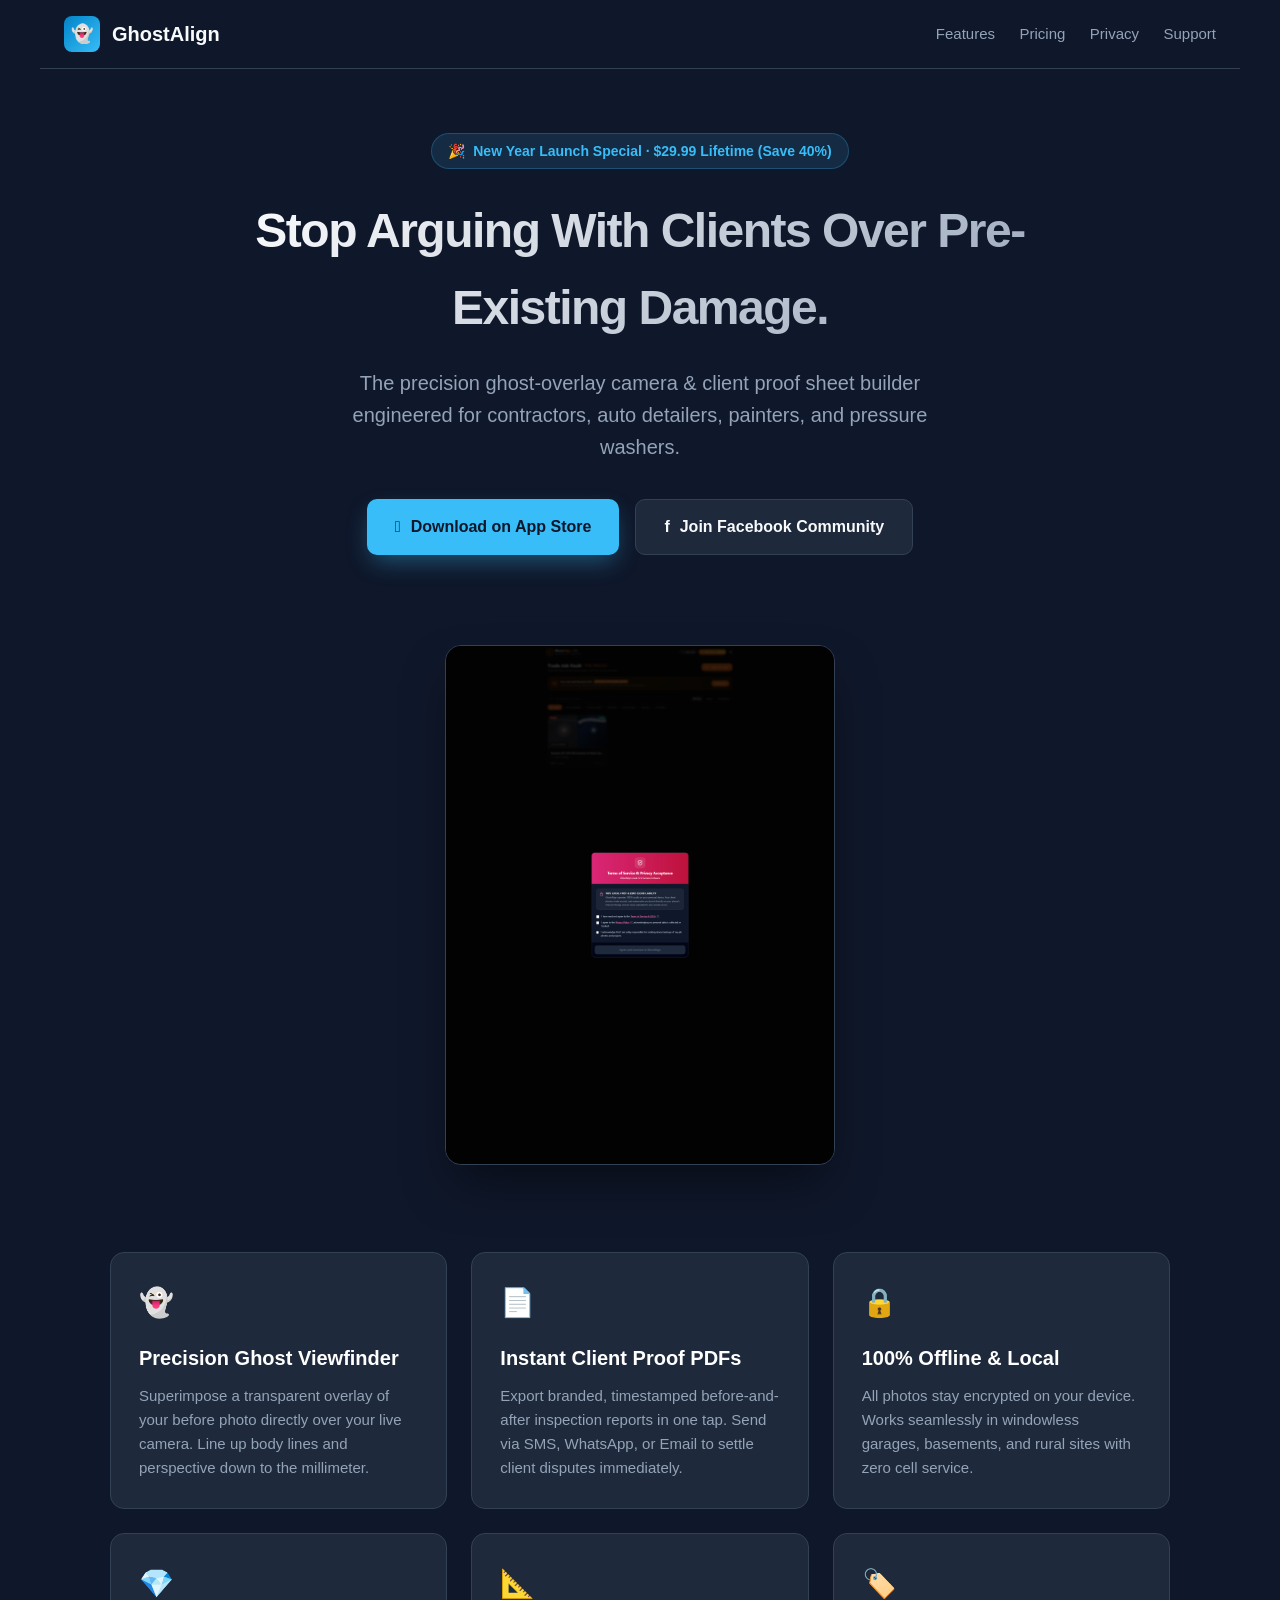
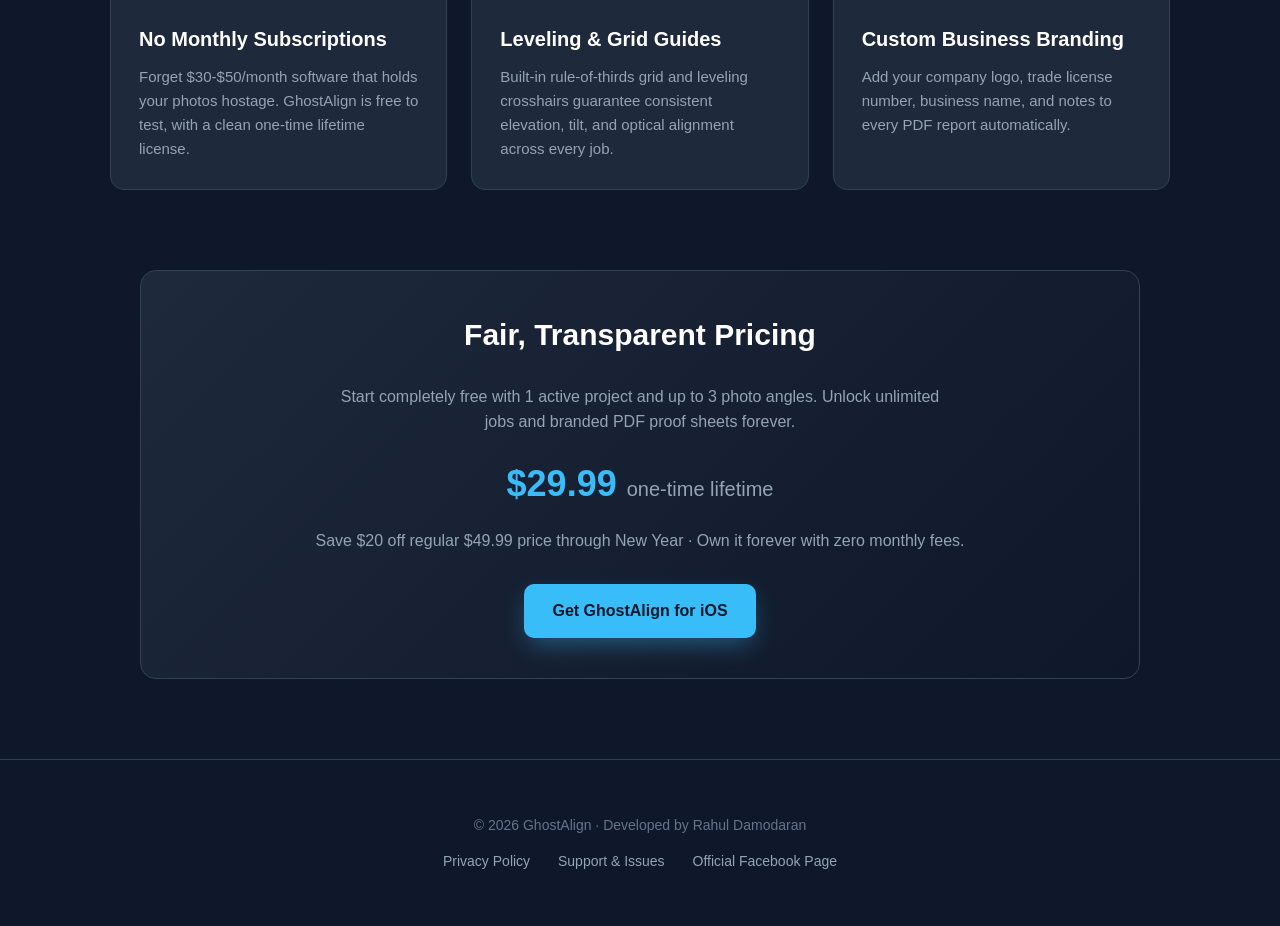
==== GhostAlign/index.html @ b6c6368c "feat: improve GhostAlign landing page design with screenshot hero and feature grid" ====
<!DOCTYPE html>
<html lang="en">
<head>
  <meta charset="UTF-8">
  <meta name="viewport" content="width=device-width, initial-scale=1.0">
  <title>GhostAlign — Precision Before & After Camera for Trades</title>
  <meta name="description" content="Precision ghost-overlay camera & client PDF proof sheets for contractors, auto detailers, and trades.">
  <link rel="icon" type="image/svg+xml" href="assets/icon-192.svg">
  <style>
    :root {
      --primary: #38bdf8;
      --primary-hover: #7dd3fc;
      --bg: #0f172a;
      --surface: #1e293b;
      --border: #334155;
      --text: #f8fafc;
      --text-muted: #94a3b8;
    }
    * { box-sizing: border-box; }
    body {
      font-family: -apple-system, BlinkMacSystemFont, "Segoe UI", Roboto, Helvetica, Arial, sans-serif;
      line-height: 1.6;
      color: var(--text);
      background-color: var(--bg);
      margin: 0;
      padding: 0;
    }
    header {
      border-bottom: 1px solid var(--border);
      padding: 16px 24px;
      display: flex;
      justify-content: space-between;
      align-items: center;
      max-width: 1200px;
      margin: 0 auto;
    }
    .logo-container {
      display: flex;
      align-items: center;
      gap: 12px;
      text-decoration: none;
      color: var(--text);
      font-weight: 700;
      font-size: 20px;
    }
    .logo-badge {
      background: linear-gradient(135deg, #0284c7, #38bdf8);
      width: 36px;
      height: 36px;
      border-radius: 8px;
      display: flex;
      align-items: center;
      justify-content: center;
      font-size: 18px;
    }
    .nav-links a {
      color: var(--text-muted);
      text-decoration: none;
      font-size: 15px;
      margin-left: 20px;
      transition: color 0.2s;
    }
    .nav-links a:hover { color: var(--primary); }
    .hero {
      text-align: center;
      padding: 64px 20px 40px 20px;
      max-width: 900px;
      margin: 0 auto;
    }
    .promo-pill {
      display: inline-flex;
      align-items: center;
      gap: 8px;
      background: rgba(56, 189, 248, 0.12);
      color: var(--primary);
      border: 1px solid rgba(56, 189, 248, 0.25);
      padding: 6px 16px;
      border-radius: 9999px;
      font-size: 14px;
      font-weight: 600;
      margin-bottom: 24px;
    }
    h1 {
      font-size: 48px;
      font-weight: 800;
      letter-spacing: -1.5px;
      margin: 0 0 20px 0;
      background: linear-gradient(135deg, #ffffff, #94a3b8);
      -webkit-background-clip: text;
      -webkit-text-fill-color: transparent;
    }
    .hero p {
      font-size: 20px;
      color: var(--text-muted);
      max-width: 650px;
      margin: 0 auto 36px auto;
    }
    .cta-container {
      display: flex;
      justify-content: center;
      gap: 16px;
      flex-wrap: wrap;
    }
    .btn {
      display: inline-flex;
      align-items: center;
      gap: 10px;
      padding: 14px 28px;
      border-radius: 10px;
      font-weight: 600;
      font-size: 16px;
      text-decoration: none;
      transition: all 0.2s;
    }
    .btn-primary {
      background: var(--primary);
      color: #0f172a;
      box-shadow: 0 10px 25px -5px rgba(56, 189, 248, 0.4);
    }
    .btn-primary:hover {
      background: var(--primary-hover);
      transform: translateY(-1px);
    }
    .btn-secondary {
      background: var(--surface);
      color: var(--text);
      border: 1px solid var(--border);
    }
    .btn-secondary:hover { background: #334155; }
    .preview-container {
      max-width: 1000px;
      margin: 50px auto 0 auto;
      padding: 0 20px;
      text-align: center;
    }
    .preview-image {
      max-width: 100%;
      height: auto;
      border-radius: 16px;
      border: 1px solid var(--border);
      box-shadow: 0 25px 50px -12px rgba(0, 0, 0, 0.5);
    }
    .features-grid {
      display: grid;
      grid-template-columns: repeat(auto-fit, minmax(280px, 1fr));
      gap: 24px;
      max-width: 1100px;
      margin: 80px auto;
      padding: 0 20px;
    }
    .feature-card {
      background: var(--surface);
      padding: 28px;
      border-radius: 14px;
      border: 1px solid var(--border);
      transition: transform 0.2s, border-color 0.2s;
    }
    .feature-card:hover {
      transform: translateY(-2px);
      border-color: #475569;
    }
    .feature-icon {
      font-size: 28px;
      margin-bottom: 16px;
      display: inline-block;
    }
    .feature-card h3 {
      font-size: 20px;
      margin: 0 0 10px 0;
      color: #ffffff;
    }
    .feature-card p {
      color: var(--text-muted);
      font-size: 15px;
      margin: 0;
    }
    .comparison-banner {
      background: linear-gradient(135deg, #1e293b, #0f172a);
      border: 1px solid var(--border);
      border-radius: 16px;
      max-width: 1000px;
      margin: 40px auto 80px auto;
      padding: 40px 30px;
      text-align: center;
    }
    .comparison-banner h2 {
      font-size: 30px;
      margin-top: 0;
      color: #ffffff;
    }
    .pricing-badge {
      font-size: 36px;
      font-weight: 800;
      color: var(--primary);
      margin: 16px 0;
    }
    .pricing-sub {
      color: var(--text-muted);
      font-size: 16px;
    }
    footer {
      border-top: 1px solid var(--border);
      padding: 40px 20px;
      text-align: center;
      color: #64748b;
      font-size: 14px;
    }
    footer a {
      color: var(--text-muted);
      text-decoration: none;
      margin: 0 12px;
    }
    footer a:hover { color: var(--primary); }
  </style>
</head>
<body>
  <header>
    <a href="#" class="logo-container">
      <div class="logo-badge">👻</div>
      <span>GhostAlign</span>
    </a>
    <div class="nav-links">
      <a href="#features">Features</a>
      <a href="#pricing">Pricing</a>
      <a href="privacy.html">Privacy</a>
      <a href="https://github.com/rad2484/GhostAlign/issues">Support</a>
    </div>
  </header>

  <section class="hero">
    <div class="promo-pill">
      <span>🎉</span> New Year Launch Special · $29.99 Lifetime (Save 40%)
    </div>
    <h1>Stop Arguing With Clients Over Pre-Existing Damage.</h1>
    <p>The precision ghost-overlay camera & client proof sheet builder engineered for contractors, auto detailers, painters, and pressure washers.</p>
    <div class="cta-container">
      <a href="https://apps.apple.com/app/id6834116507" class="btn btn-primary">
        <span></span> Download on App Store
      </a>
      <a href="https://www.facebook.com/profile.php?id=61596343449686" class="btn btn-secondary">
        <span>f</span> Join Facebook Community
      </a>
    </div>
  </section>

  <div class="preview-container">
    <img src="screenshots/ipad_2048x2732.png" alt="GhostAlign Live App Interface" class="preview-image" style="max-height: 520px; object-fit: contain;">
  </div>

  <section id="features" class="features-grid">
    <div class="feature-card">
      <div class="feature-icon">👻</div>
      <h3>Precision Ghost Viewfinder</h3>
      <p>Superimpose a transparent overlay of your before photo directly over your live camera. Line up body lines and perspective down to the millimeter.</p>
    </div>
    <div class="feature-card">
      <div class="feature-icon">📄</div>
      <h3>Instant Client Proof PDFs</h3>
      <p>Export branded, timestamped before-and-after inspection reports in one tap. Send via SMS, WhatsApp, or Email to settle client disputes immediately.</p>
    </div>
    <div class="feature-card">
      <div class="feature-icon">🔒</div>
      <h3>100% Offline & Local</h3>
      <p>All photos stay encrypted on your device. Works seamlessly in windowless garages, basements, and rural sites with zero cell service.</p>
    </div>
    <div class="feature-card">
      <div class="feature-icon">💎</div>
      <h3>No Monthly Subscriptions</h3>
      <p>Forget $30-$50/month software that holds your photos hostage. GhostAlign is free to test, with a clean one-time lifetime license.</p>
    </div>
    <div class="feature-card">
      <div class="feature-icon">📐</div>
      <h3>Leveling & Grid Guides</h3>
      <p>Built-in rule-of-thirds grid and leveling crosshairs guarantee consistent elevation, tilt, and optical alignment across every job.</p>
    </div>
    <div class="feature-card">
      <div class="feature-icon">🏷️</div>
      <h3>Custom Business Branding</h3>
      <p>Add your company logo, trade license number, business name, and notes to every PDF report automatically.</p>
    </div>
  </section>

  <section id="pricing" class="comparison-banner">
    <h2>Fair, Transparent Pricing</h2>
    <p style="color: #94a3b8; max-width: 600px; margin: 0 auto 20px auto;">Start completely free with 1 active project and up to 3 photo angles. Unlock unlimited jobs and branded PDF proof sheets forever.</p>
    <div class="pricing-badge">$29.99 <span style="font-size: 20px; color: #94a3b8; font-weight: normal;">one-time lifetime</span></div>
    <p class="pricing-sub">Save $20 off regular $49.99 price through New Year · Own it forever with zero monthly fees.</p>
    <div style="margin-top: 30px;">
      <a href="https://apps.apple.com/app/id6834116507" class="btn btn-primary">Get GhostAlign for iOS</a>
    </div>
  </section>

  <footer>
    <p>&copy; 2026 GhostAlign · Developed by Rahul Damodaran</p>
    <p>
      <a href="privacy.html">Privacy Policy</a>
      <a href="https://github.com/rad2484/GhostAlign/issues">Support & Issues</a>
      <a href="https://www.facebook.com/profile.php?id=61596343449686">Official Facebook Page</a>
    </p>
  </footer>
</body>
</html>
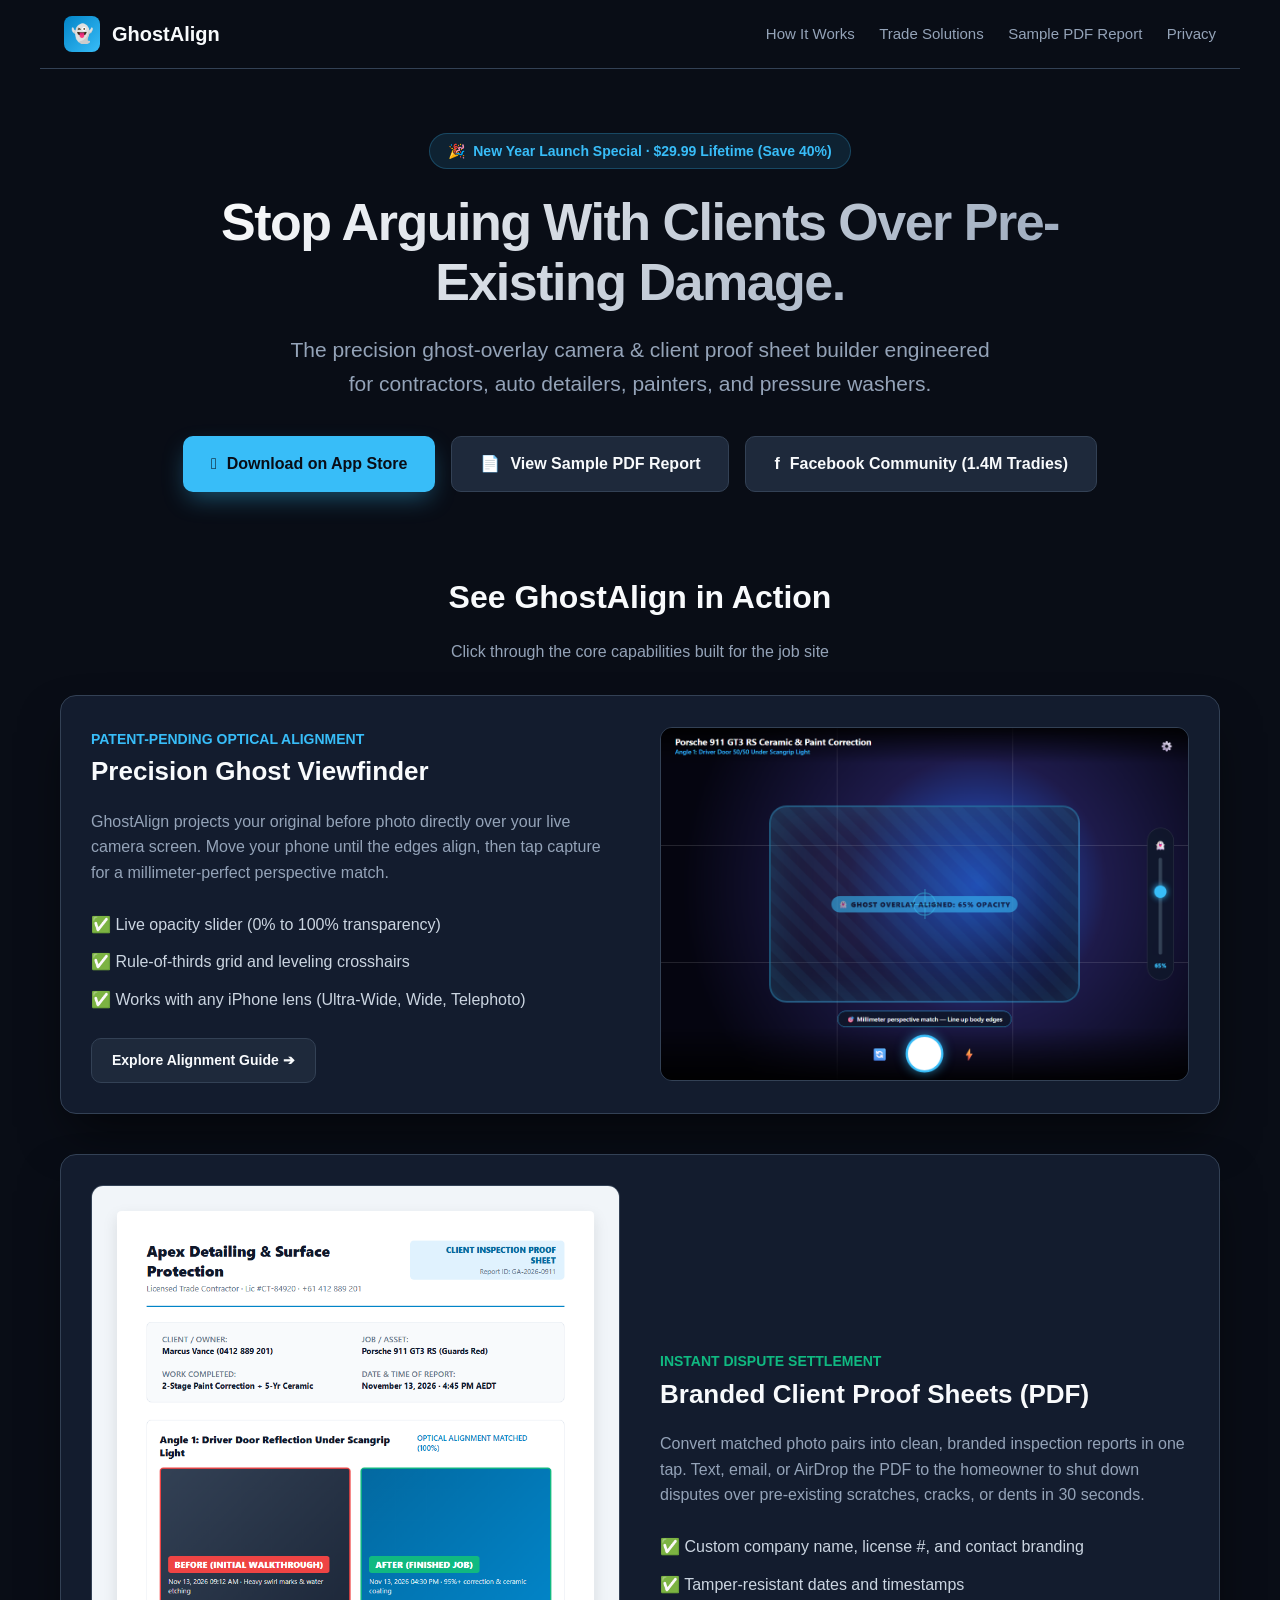
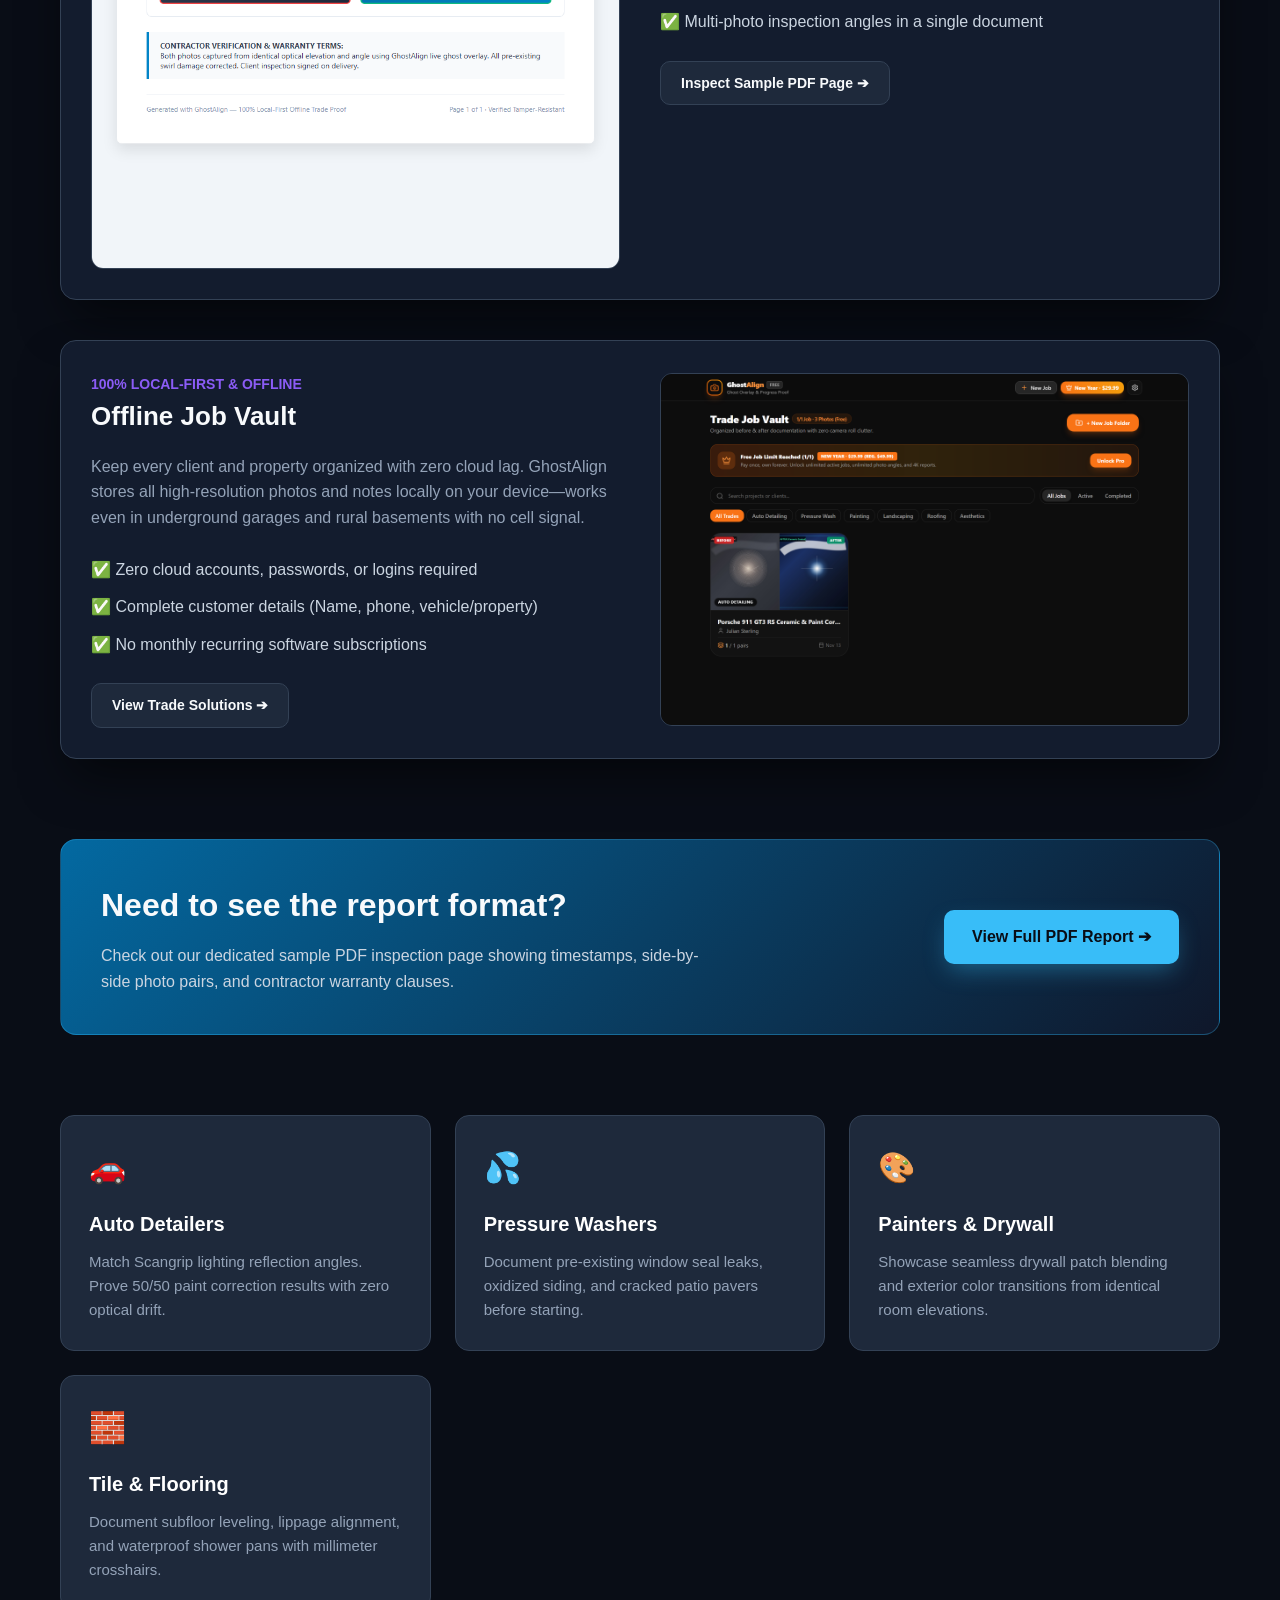
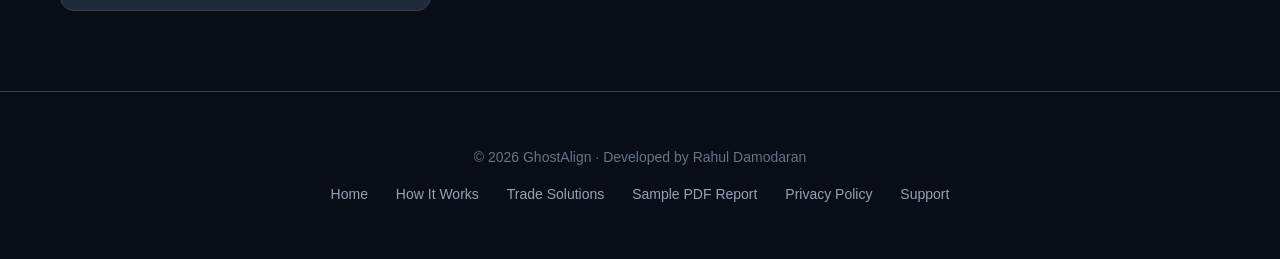
==== commit 77e14db7: "Add rich landing pages, sample PDFs, and clean UI showcase screenshots" ====
--- a/GhostAlign/index.html
+++ b/GhostAlign/index.html
@@ -3,22 +3,23 @@
 <head>
   <meta charset="UTF-8">
   <meta name="viewport" content="width=device-width, initial-scale=1.0">
-  <title>GhostAlign — Precision Before & After Camera for Trades</title>
-  <meta name="description" content="Precision ghost-overlay camera & client PDF proof sheets for contractors, auto detailers, and trades.">
+  <title>GhostAlign — Precision Before & After Camera & Client PDF Proof for Trades</title>
+  <meta name="description" content="Stop arguing with clients over pre-existing damage. GhostAlign superimposes your before photo over the live camera viewfinder for millimeter-perfect after shots and instant branded PDF inspection reports.">
   <link rel="icon" type="image/svg+xml" href="assets/icon-192.svg">
   <style>
     :root {
       --primary: #38bdf8;
       --primary-hover: #7dd3fc;
-      --bg: #0f172a;
-      --surface: #1e293b;
+      --bg: #090d16;
+      --surface: #131c2e;
+      --surface-card: #1e293b;
       --border: #334155;
       --text: #f8fafc;
       --text-muted: #94a3b8;
     }
     * { box-sizing: border-box; }
     body {
-      font-family: -apple-system, BlinkMacSystemFont, "Segoe UI", Roboto, Helvetica, Arial, sans-serif;
+      font-family: -apple-system, BlinkMacSystemFont, "Segoe UI", Roboto, sans-serif;
       line-height: 1.6;
       color: var(--text);
       background-color: var(--bg);
@@ -64,7 +65,7 @@
     .hero {
       text-align: center;
       padding: 64px 20px 40px 20px;
-      max-width: 900px;
+      max-width: 960px;
       margin: 0 auto;
     }
     .promo-pill {
@@ -74,25 +75,26 @@
       background: rgba(56, 189, 248, 0.12);
       color: var(--primary);
       border: 1px solid rgba(56, 189, 248, 0.25);
-      padding: 6px 16px;
+      padding: 6px 18px;
       border-radius: 9999px;
       font-size: 14px;
-      font-weight: 600;
+      font-weight: 700;
       margin-bottom: 24px;
     }
     h1 {
-      font-size: 48px;
-      font-weight: 800;
+      font-size: 52px;
+      font-weight: 900;
       letter-spacing: -1.5px;
       margin: 0 0 20px 0;
+      line-height: 1.15;
       background: linear-gradient(135deg, #ffffff, #94a3b8);
       -webkit-background-clip: text;
       -webkit-text-fill-color: transparent;
     }
     .hero p {
-      font-size: 20px;
+      font-size: 21px;
       color: var(--text-muted);
-      max-width: 650px;
+      max-width: 720px;
       margin: 0 auto 36px auto;
     }
     .cta-container {
@@ -107,97 +109,124 @@
       gap: 10px;
       padding: 14px 28px;
       border-radius: 10px;
-      font-weight: 600;
+      font-weight: 700;
       font-size: 16px;
       text-decoration: none;
       transition: all 0.2s;
     }
     .btn-primary {
       background: var(--primary);
-      color: #0f172a;
+      color: #090d16;
       box-shadow: 0 10px 25px -5px rgba(56, 189, 248, 0.4);
     }
     .btn-primary:hover {
       background: var(--primary-hover);
-      transform: translateY(-1px);
+      transform: translateY(-2px);
     }
     .btn-secondary {
+      background: var(--surface-card);
+      color: var(--text);
+      border: 1px solid var(--border);
+    }
+    .btn-secondary:hover { background: #334155; }
+    
+    /* Showcase Tabs & Gallery */
+    .showcase-section {
+      max-width: 1200px;
+      margin: 40px auto 80px auto;
+      padding: 0 20px;
+    }
+    .showcase-header {
+      text-align: center;
+      margin-bottom: 30px;
+    }
+    .showcase-header h2 { font-size: 32px; font-weight: 800; margin: 0 0 10px 0; }
+    .showcase-header p { color: var(--text-muted); font-size: 16px; }
+    .tabs-nav {
+      display: flex;
+      justify-content: center;
+      gap: 12px;
+      margin-bottom: 30px;
+      flex-wrap: wrap;
+    }
+    .tab-btn {
+      background: var(--surface-card);
+      border: 1px solid var(--border);
+      color: var(--text-muted);
+      padding: 10px 20px;
+      border-radius: 8px;
+      font-weight: 600;
+      font-size: 15px;
+      cursor: pointer;
+      transition: all 0.2s;
+    }
+    .tab-btn.active, .tab-btn:hover {
+      background: rgba(56, 189, 248, 0.15);
+      border-color: var(--primary);
+      color: var(--primary);
+    }
+    .showcase-display {
       background: var(--surface);
-      color: var(--text);
-      border: 1px solid var(--border);
-    }
-    .btn-secondary:hover { background: #334155; }
-    .preview-container {
-      max-width: 1000px;
-      margin: 50px auto 0 auto;
-      padding: 0 20px;
-      text-align: center;
-    }
-    .preview-image {
-      max-width: 100%;
+      border: 1px solid var(--border);
+      border-radius: 16px;
+      padding: 30px;
+      box-shadow: 0 25px 50px -12px rgba(0,0,0,0.6);
+      display: grid;
+      grid-template-columns: 1fr 1fr;
+      gap: 40px;
+      align-items: center;
+    }
+    .showcase-info h3 { font-size: 26px; font-weight: 800; margin: 0 0 12px 0; }
+    .showcase-info p { color: var(--text-muted); font-size: 16px; line-height: 1.6; }
+    .showcase-points { list-style: none; padding: 0; margin: 20px 0; }
+    .showcase-points li { padding: 6px 0; color: #cbd5e1; display: flex; align-items: center; gap: 8px; }
+    .showcase-img-box {
+      border-radius: 12px;
+      overflow: hidden;
+      border: 1px solid var(--border);
+      background: #000;
+    }
+    .showcase-img-box img {
+      width: 100%;
       height: auto;
-      border-radius: 16px;
-      border: 1px solid var(--border);
-      box-shadow: 0 25px 50px -12px rgba(0, 0, 0, 0.5);
-    }
+      display: block;
+    }
+
+    /* Comparison Grid */
     .features-grid {
       display: grid;
       grid-template-columns: repeat(auto-fit, minmax(280px, 1fr));
       gap: 24px;
-      max-width: 1100px;
+      max-width: 1200px;
       margin: 80px auto;
       padding: 0 20px;
     }
     .feature-card {
-      background: var(--surface);
+      background: var(--surface-card);
       padding: 28px;
       border-radius: 14px;
       border: 1px solid var(--border);
-      transition: transform 0.2s, border-color 0.2s;
-    }
-    .feature-card:hover {
-      transform: translateY(-2px);
-      border-color: #475569;
-    }
-    .feature-icon {
-      font-size: 28px;
-      margin-bottom: 16px;
-      display: inline-block;
-    }
-    .feature-card h3 {
-      font-size: 20px;
-      margin: 0 0 10px 0;
-      color: #ffffff;
-    }
-    .feature-card p {
-      color: var(--text-muted);
-      font-size: 15px;
-      margin: 0;
-    }
-    .comparison-banner {
-      background: linear-gradient(135deg, #1e293b, #0f172a);
-      border: 1px solid var(--border);
+    }
+    .feature-icon { font-size: 30px; margin-bottom: 16px; display: inline-block; }
+    .feature-card h3 { font-size: 20px; margin: 0 0 10px 0; color: #ffffff; }
+    .feature-card p { color: var(--text-muted); font-size: 15px; margin: 0; }
+
+    /* PDF Banner */
+    .pdf-promo-banner {
+      background: linear-gradient(135deg, #0369a1, #0f172a);
+      border: 1px solid rgba(56, 189, 248, 0.3);
       border-radius: 16px;
-      max-width: 1000px;
-      margin: 40px auto 80px auto;
-      padding: 40px 30px;
-      text-align: center;
-    }
-    .comparison-banner h2 {
-      font-size: 30px;
-      margin-top: 0;
-      color: #ffffff;
-    }
-    .pricing-badge {
-      font-size: 36px;
-      font-weight: 800;
-      color: var(--primary);
-      margin: 16px 0;
-    }
-    .pricing-sub {
-      color: var(--text-muted);
-      font-size: 16px;
-    }
+      max-width: 1160px;
+      margin: 60px auto;
+      padding: 40px;
+      display: flex;
+      align-items: center;
+      justify-content: space-between;
+      gap: 40px;
+    }
+    .pdf-promo-banner h2 { font-size: 32px; margin: 0 0 12px 0; }
+    .pdf-promo-banner p { color: #cbd5e1; font-size: 16px; margin: 0; max-width: 600px; }
+
     footer {
       border-top: 1px solid var(--border);
       padding: 40px 20px;
@@ -205,25 +234,26 @@
       color: #64748b;
       font-size: 14px;
     }
-    footer a {
-      color: var(--text-muted);
-      text-decoration: none;
-      margin: 0 12px;
-    }
+    footer a { color: var(--text-muted); text-decoration: none; margin: 0 12px; }
     footer a:hover { color: var(--primary); }
+
+    @media (max-width: 860px) {
+      .showcase-display { grid-template-columns: 1fr; }
+      .pdf-promo-banner { flex-direction: column; text-align: center; }
+    }
   </style>
 </head>
 <body>
   <header>
-    <a href="#" class="logo-container">
+    <a href="index.html" class="logo-container">
       <div class="logo-badge">👻</div>
       <span>GhostAlign</span>
     </a>
     <div class="nav-links">
-      <a href="#features">Features</a>
-      <a href="#pricing">Pricing</a>
+      <a href="how-it-works.html">How It Works</a>
+      <a href="trades.html">Trade Solutions</a>
+      <a href="sample-pdf.html">Sample PDF Report</a>
       <a href="privacy.html">Privacy</a>
-      <a href="https://github.com/rad2484/GhostAlign/issues">Support</a>
     </div>
   </header>
 
@@ -237,65 +267,118 @@
       <a href="https://apps.apple.com/app/id6834116507" class="btn btn-primary">
         <span></span> Download on App Store
       </a>
+      <a href="sample-pdf.html" class="btn btn-secondary">
+        <span>📄</span> View Sample PDF Report
+      </a>
       <a href="https://www.facebook.com/profile.php?id=61596343449686" class="btn btn-secondary">
-        <span>f</span> Join Facebook Community
+        <span>f</span> Facebook Community (1.4M Tradies)
       </a>
     </div>
   </section>
 
-  <div class="preview-container">
-    <img src="screenshots/ipad_2048x2732.png" alt="GhostAlign Live App Interface" class="preview-image" style="max-height: 520px; object-fit: contain;">
+  <!-- Interactive Visual Showcase -->
+  <section class="showcase-section">
+    <div class="showcase-header">
+      <h2>See GhostAlign in Action</h2>
+      <p>Click through the core capabilities built for the job site</p>
+    </div>
+
+    <!-- Showcase 1: Ghost Viewfinder -->
+    <div class="showcase-display" style="margin-bottom: 40px;">
+      <div class="showcase-info">
+        <span style="color: var(--primary); font-weight: 700; font-size: 14px;">PATENT-PENDING OPTICAL ALIGNMENT</span>
+        <h3>Precision Ghost Viewfinder</h3>
+        <p>GhostAlign projects your original before photo directly over your live camera screen. Move your phone until the edges align, then tap capture for a millimeter-perfect perspective match.</p>
+        <ul class="showcase-points">
+          <li>✅ Live opacity slider (0% to 100% transparency)</li>
+          <li>✅ Rule-of-thirds grid and leveling crosshairs</li>
+          <li>✅ Works with any iPhone lens (Ultra-Wide, Wide, Telephoto)</li>
+        </ul>
+        <a href="how-it-works.html" class="btn btn-secondary" style="font-size: 14px; padding: 10px 20px;">Explore Alignment Guide ➔</a>
+      </div>
+      <div class="showcase-img-box">
+        <img src="screenshots/viewfinder_ghost_overlay.png" alt="GhostAlign Precision Viewfinder with Ghost Overlay">
+      </div>
+    </div>
+
+    <!-- Showcase 2: Printable PDF Proof Sheet -->
+    <div class="showcase-display" style="margin-bottom: 40px;">
+      <div class="showcase-img-box">
+        <img src="screenshots/sample_client_proof_sheet.png" alt="GhostAlign Sample Client Inspection Proof Sheet">
+      </div>
+      <div class="showcase-info">
+        <span style="color: #10b981; font-weight: 700; font-size: 14px;">INSTANT DISPUTE SETTLEMENT</span>
+        <h3>Branded Client Proof Sheets (PDF)</h3>
+        <p>Convert matched photo pairs into clean, branded inspection reports in one tap. Text, email, or AirDrop the PDF to the homeowner to shut down disputes over pre-existing scratches, cracks, or dents in 30 seconds.</p>
+        <ul class="showcase-points">
+          <li>✅ Custom company name, license #, and contact branding</li>
+          <li>✅ Tamper-resistant dates and timestamps</li>
+          <li>✅ Multi-photo inspection angles in a single document</li>
+        </ul>
+        <a href="sample-pdf.html" class="btn btn-secondary" style="font-size: 14px; padding: 10px 20px;">Inspect Sample PDF Page ➔</a>
+      </div>
+    </div>
+
+    <!-- Showcase 3: Job Vault & Project Management -->
+    <div class="showcase-display">
+      <div class="showcase-info">
+        <span style="color: #8b5cf6; font-weight: 700; font-size: 14px;">100% LOCAL-FIRST & OFFLINE</span>
+        <h3>Offline Job Vault</h3>
+        <p>Keep every client and property organized with zero cloud lag. GhostAlign stores all high-resolution photos and notes locally on your device—works even in underground garages and rural basements with no cell signal.</p>
+        <ul class="showcase-points">
+          <li>✅ Zero cloud accounts, passwords, or logins required</li>
+          <li>✅ Complete customer details (Name, phone, vehicle/property)</li>
+          <li>✅ No monthly recurring software subscriptions</li>
+        </ul>
+        <a href="trades.html" class="btn btn-secondary" style="font-size: 14px; padding: 10px 20px;">View Trade Solutions ➔</a>
+      </div>
+      <div class="showcase-img-box">
+        <img src="screenshots/1_job_list.png" alt="GhostAlign Offline Job Vault Interface">
+      </div>
+    </div>
+  </section>
+
+  <!-- PDF Promo Callout -->
+  <div class="pdf-promo-banner">
+    <div>
+      <h2>Need to see the report format?</h2>
+      <p>Check out our dedicated sample PDF inspection page showing timestamps, side-by-side photo pairs, and contractor warranty clauses.</p>
+    </div>
+    <a href="sample-pdf.html" class="btn btn-primary" style="white-space: nowrap;">View Full PDF Report ➔</a>
   </div>
 
-  <section id="features" class="features-grid">
+  <section class="features-grid">
     <div class="feature-card">
-      <div class="feature-icon">👻</div>
-      <h3>Precision Ghost Viewfinder</h3>
-      <p>Superimpose a transparent overlay of your before photo directly over your live camera. Line up body lines and perspective down to the millimeter.</p>
+      <div class="feature-icon">🚗</div>
+      <h3>Auto Detailers</h3>
+      <p>Match Scangrip lighting reflection angles. Prove 50/50 paint correction results with zero optical drift.</p>
     </div>
     <div class="feature-card">
-      <div class="feature-icon">📄</div>
-      <h3>Instant Client Proof PDFs</h3>
-      <p>Export branded, timestamped before-and-after inspection reports in one tap. Send via SMS, WhatsApp, or Email to settle client disputes immediately.</p>
+      <div class="feature-icon">💦</div>
+      <h3>Pressure Washers</h3>
+      <p>Document pre-existing window seal leaks, oxidized siding, and cracked patio pavers before starting.</p>
     </div>
     <div class="feature-card">
-      <div class="feature-icon">🔒</div>
-      <h3>100% Offline & Local</h3>
-      <p>All photos stay encrypted on your device. Works seamlessly in windowless garages, basements, and rural sites with zero cell service.</p>
+      <div class="feature-icon">🎨</div>
+      <h3>Painters & Drywall</h3>
+      <p>Showcase seamless drywall patch blending and exterior color transitions from identical room elevations.</p>
     </div>
     <div class="feature-card">
-      <div class="feature-icon">💎</div>
-      <h3>No Monthly Subscriptions</h3>
-      <p>Forget $30-$50/month software that holds your photos hostage. GhostAlign is free to test, with a clean one-time lifetime license.</p>
-    </div>
-    <div class="feature-card">
-      <div class="feature-icon">📐</div>
-      <h3>Leveling & Grid Guides</h3>
-      <p>Built-in rule-of-thirds grid and leveling crosshairs guarantee consistent elevation, tilt, and optical alignment across every job.</p>
-    </div>
-    <div class="feature-card">
-      <div class="feature-icon">🏷️</div>
-      <h3>Custom Business Branding</h3>
-      <p>Add your company logo, trade license number, business name, and notes to every PDF report automatically.</p>
-    </div>
-  </section>
-
-  <section id="pricing" class="comparison-banner">
-    <h2>Fair, Transparent Pricing</h2>
-    <p style="color: #94a3b8; max-width: 600px; margin: 0 auto 20px auto;">Start completely free with 1 active project and up to 3 photo angles. Unlock unlimited jobs and branded PDF proof sheets forever.</p>
-    <div class="pricing-badge">$29.99 <span style="font-size: 20px; color: #94a3b8; font-weight: normal;">one-time lifetime</span></div>
-    <p class="pricing-sub">Save $20 off regular $49.99 price through New Year · Own it forever with zero monthly fees.</p>
-    <div style="margin-top: 30px;">
-      <a href="https://apps.apple.com/app/id6834116507" class="btn btn-primary">Get GhostAlign for iOS</a>
+      <div class="feature-icon">🧱</div>
+      <h3>Tile & Flooring</h3>
+      <p>Document subfloor leveling, lippage alignment, and waterproof shower pans with millimeter crosshairs.</p>
     </div>
   </section>
 
   <footer>
     <p>&copy; 2026 GhostAlign · Developed by Rahul Damodaran</p>
     <p>
+      <a href="index.html">Home</a>
+      <a href="how-it-works.html">How It Works</a>
+      <a href="trades.html">Trade Solutions</a>
+      <a href="sample-pdf.html">Sample PDF Report</a>
       <a href="privacy.html">Privacy Policy</a>
-      <a href="https://github.com/rad2484/GhostAlign/issues">Support & Issues</a>
-      <a href="https://www.facebook.com/profile.php?id=61596343449686">Official Facebook Page</a>
+      <a href="https://github.com/rad2484/GhostAlign/issues">Support</a>
     </p>
   </footer>
 </body>
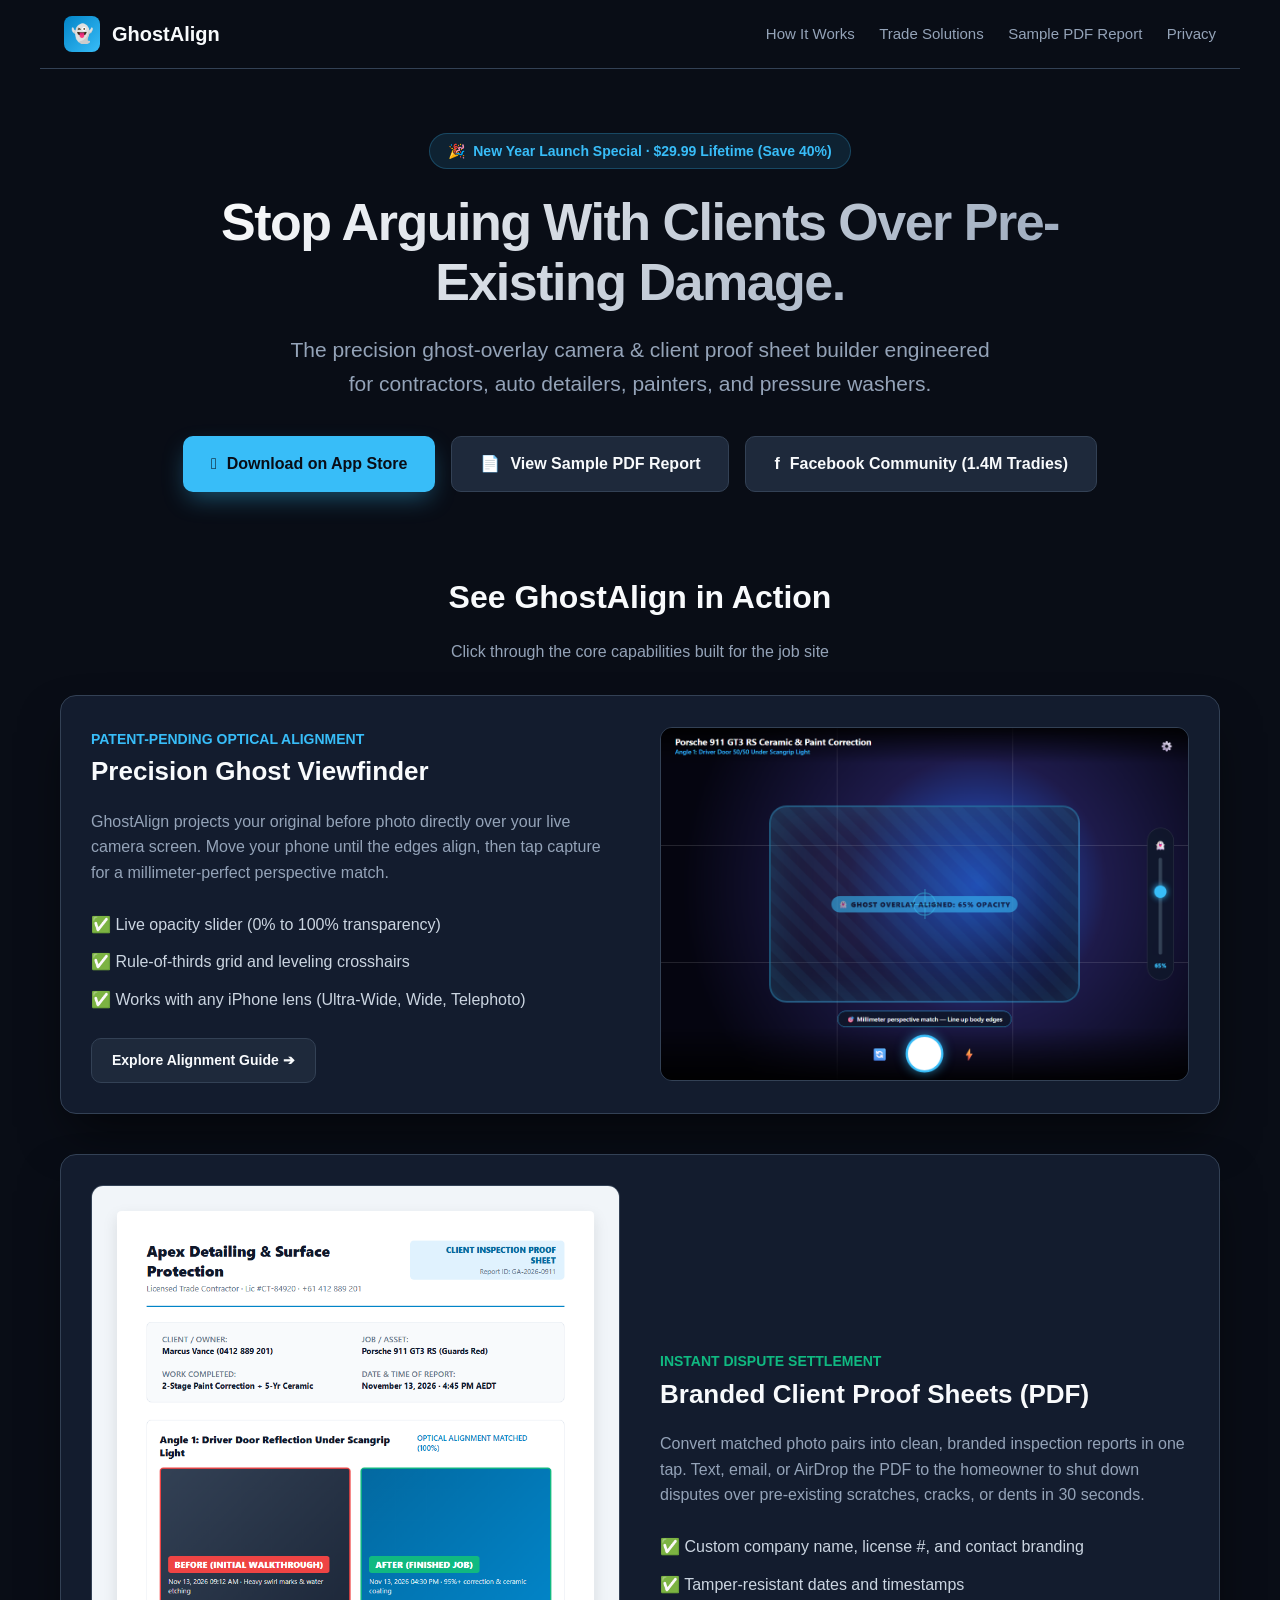
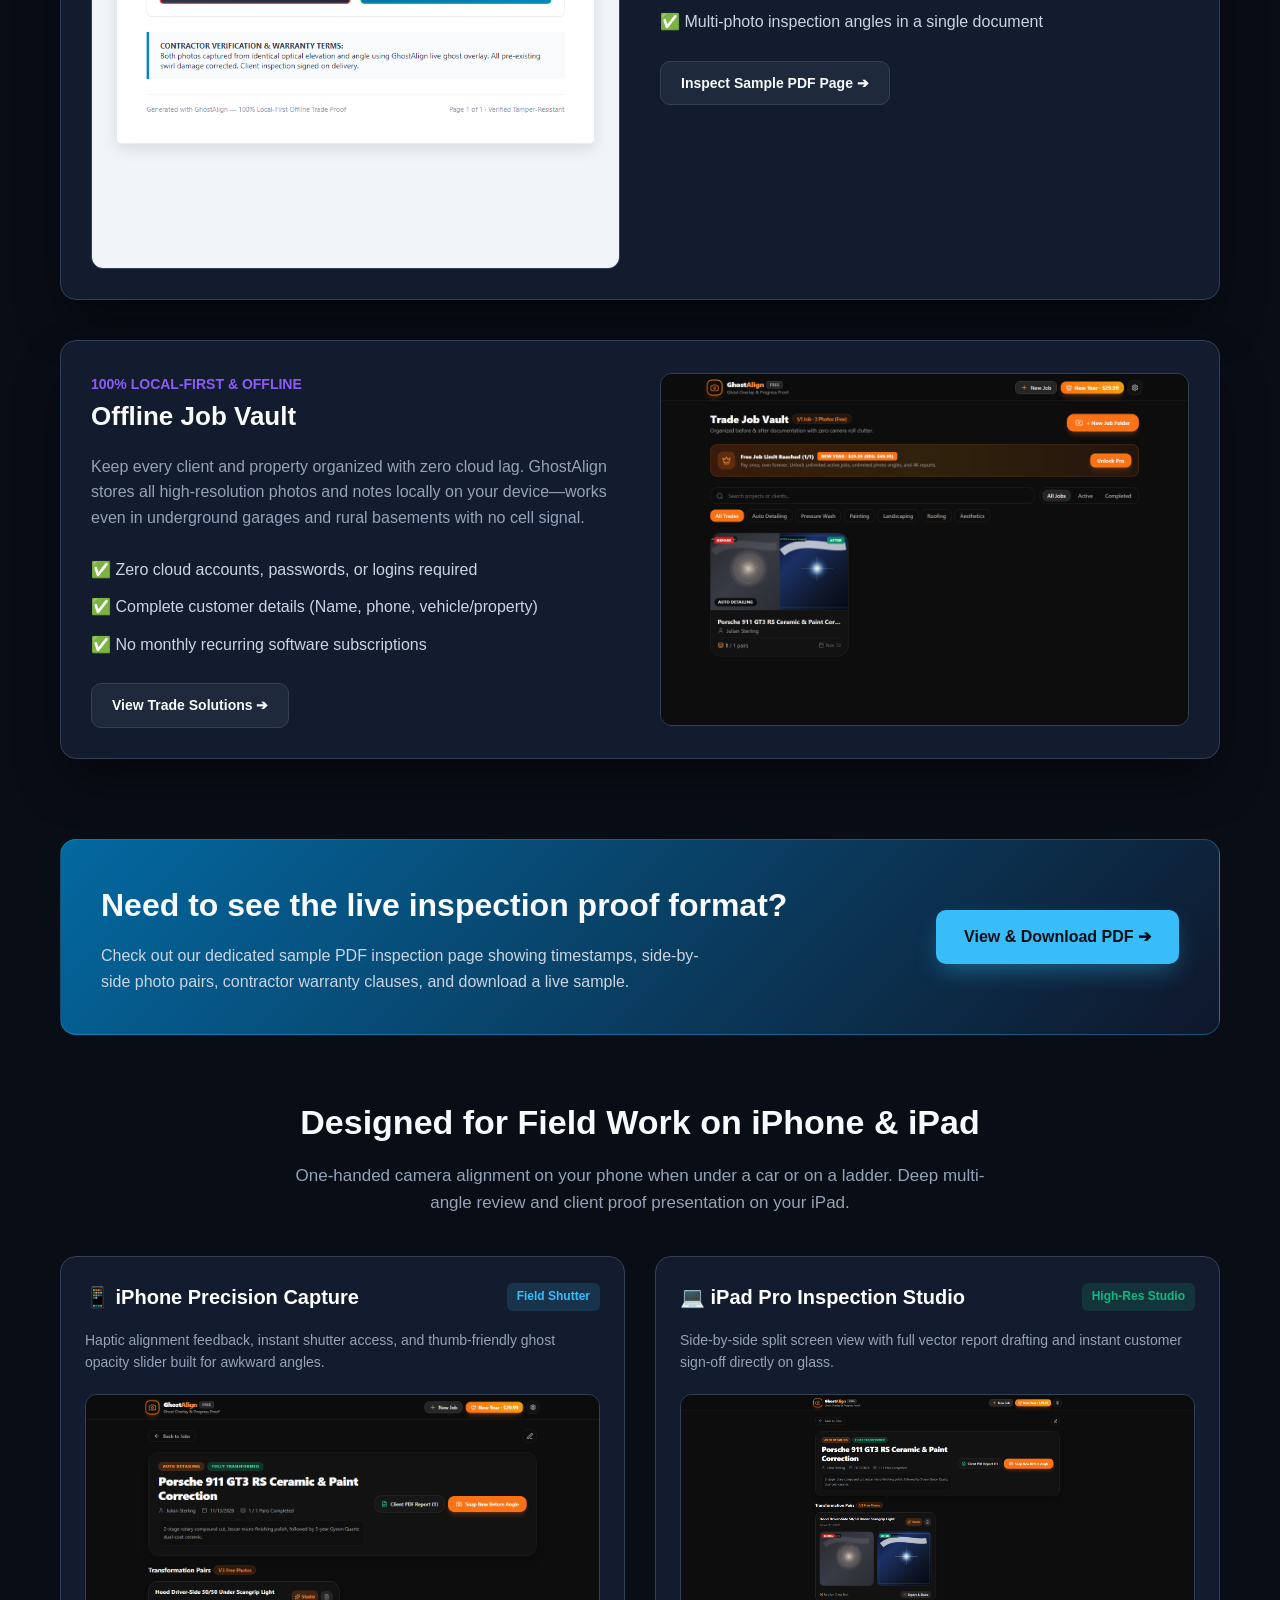
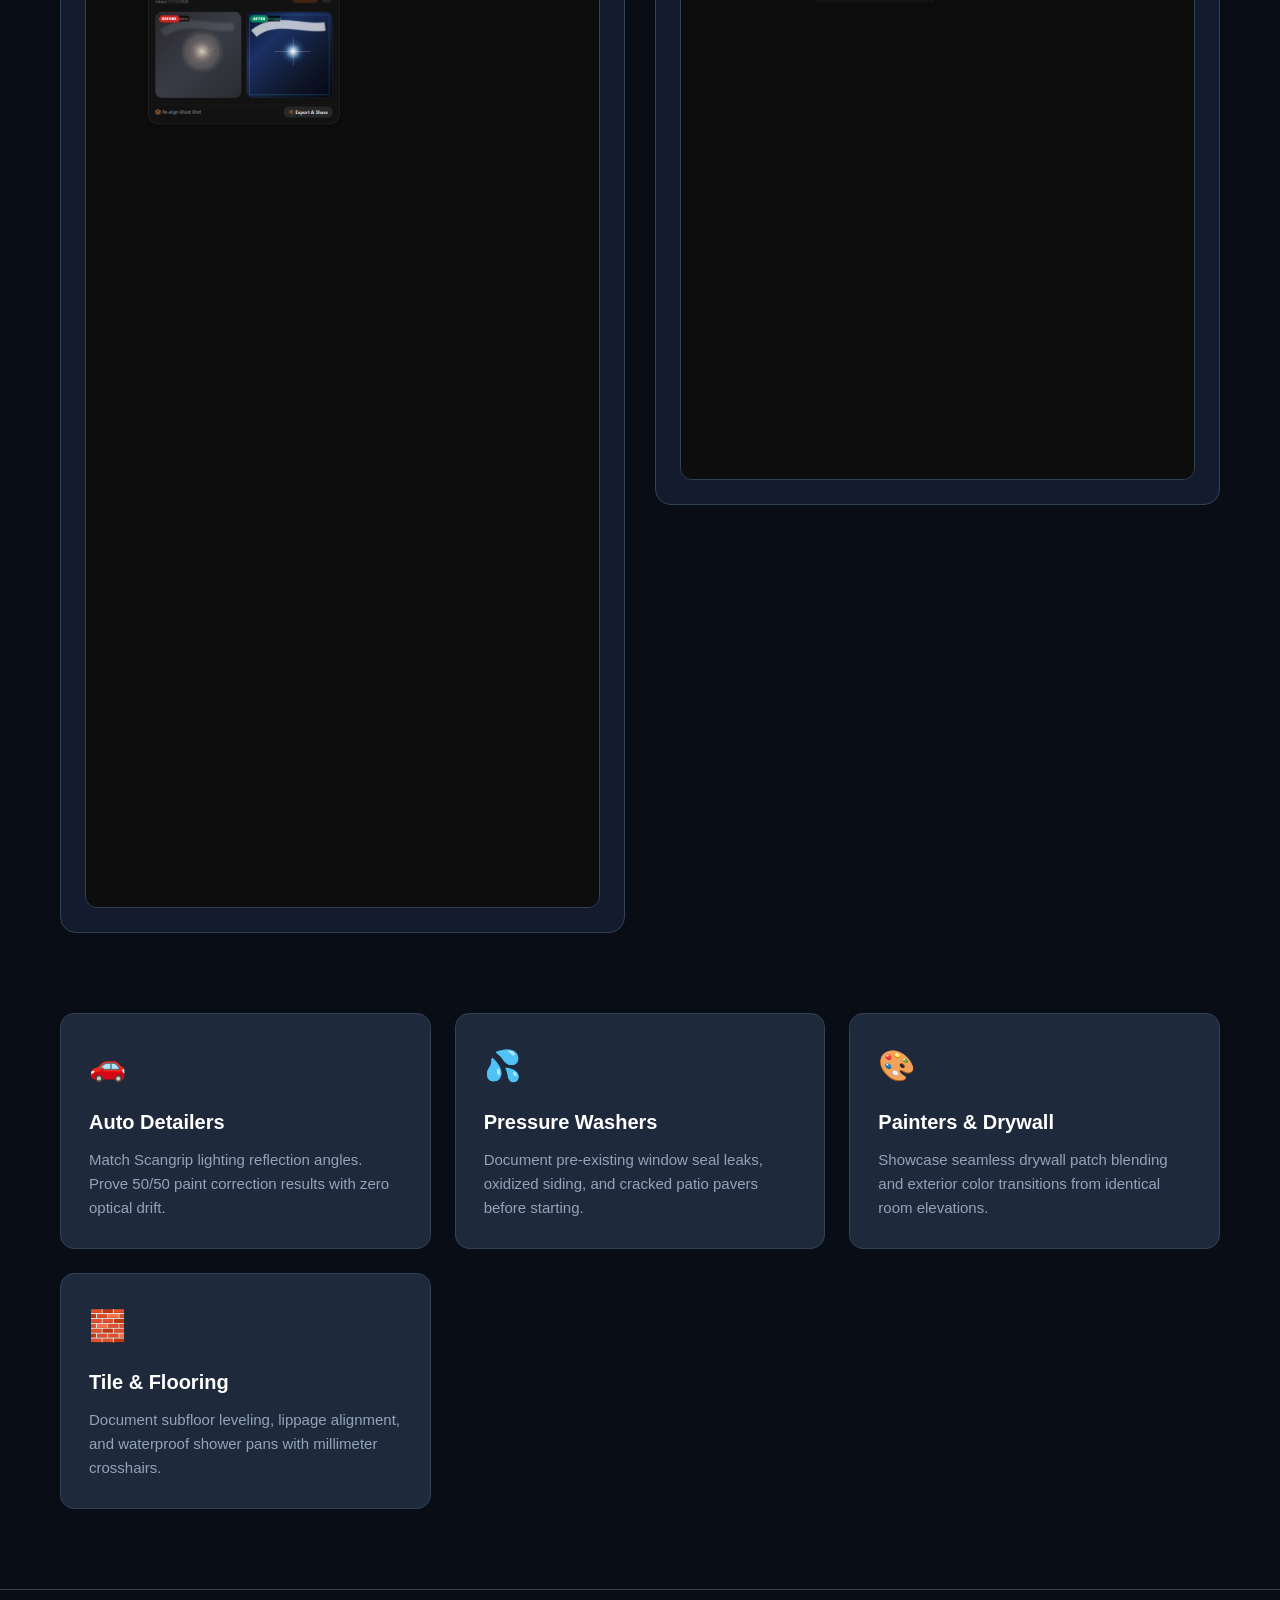
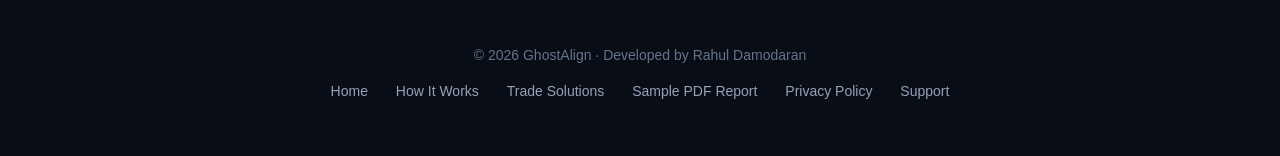
==== commit 82cdec88: "Add downloadable sample inspection PDF, interactive PDF viewer, and clean iPad/iPhone UI showcases" ====
--- a/GhostAlign/index.html
+++ b/GhostAlign/index.html
@@ -341,11 +341,47 @@
   <!-- PDF Promo Callout -->
   <div class="pdf-promo-banner">
     <div>
-      <h2>Need to see the report format?</h2>
-      <p>Check out our dedicated sample PDF inspection page showing timestamps, side-by-side photo pairs, and contractor warranty clauses.</p>
-    </div>
-    <a href="sample-pdf.html" class="btn btn-primary" style="white-space: nowrap;">View Full PDF Report ➔</a>
+      <h2>Need to see the live inspection proof format?</h2>
+      <p>Check out our dedicated sample PDF inspection page showing timestamps, side-by-side photo pairs, contractor warranty clauses, and download a live sample.</p>
+    </div>
+    <a href="sample-pdf.html" class="btn btn-primary" style="white-space: nowrap;">View & Download PDF ➔</a>
   </div>
+
+  <!-- Device Experience: iPhone & iPad -->
+  <section style="max-width: 1200px; margin: 60px auto 80px auto; padding: 0 20px; text-align: center;">
+    <h2 style="font-size: 34px; font-weight: 800; margin: 0 0 12px 0;">Designed for Field Work on iPhone & iPad</h2>
+    <p style="color: var(--text-muted); font-size: 17px; max-width: 700px; margin: 0 auto 40px auto;">
+      One-handed camera alignment on your phone when under a car or on a ladder. Deep multi-angle review and client proof presentation on your iPad.
+    </p>
+
+    <div style="display: grid; grid-template-columns: repeat(auto-fit, minmax(320px, 1fr)); gap: 30px; align-items: start;">
+      <div style="background: var(--surface); border: 1px solid var(--border); border-radius: 16px; padding: 24px; text-align: left;">
+        <div style="display: flex; align-items: center; justify-content: space-between; margin-bottom: 16px;">
+          <h3 style="margin: 0; font-size: 20px; color: #ffffff;">📱 iPhone Precision Capture</h3>
+          <span style="background: rgba(56, 189, 248, 0.15); color: var(--primary); padding: 4px 10px; border-radius: 6px; font-size: 12px; font-weight: 700;">Field Shutter</span>
+        </div>
+        <p style="color: var(--text-muted); font-size: 14px; margin-bottom: 20px;">
+          Haptic alignment feedback, instant shutter access, and thumb-friendly ghost opacity slider built for awkward angles.
+        </p>
+        <div style="border-radius: 12px; overflow: hidden; border: 1px solid var(--border); background: #000;">
+          <img src="screenshots/iphone_1290x2796.png" alt="GhostAlign running on iPhone 16 Pro Max" style="width: 100%; height: auto; display: block;">
+        </div>
+      </div>
+
+      <div style="background: var(--surface); border: 1px solid var(--border); border-radius: 16px; padding: 24px; text-align: left;">
+        <div style="display: flex; align-items: center; justify-content: space-between; margin-bottom: 16px;">
+          <h3 style="margin: 0; font-size: 20px; color: #ffffff;">💻 iPad Pro Inspection Studio</h3>
+          <span style="background: rgba(16, 185, 129, 0.15); color: #10b981; padding: 4px 10px; border-radius: 6px; font-size: 12px; font-weight: 700;">High-Res Studio</span>
+        </div>
+        <p style="color: var(--text-muted); font-size: 14px; margin-bottom: 20px;">
+          Side-by-side split screen view with full vector report drafting and instant customer sign-off directly on glass.
+        </p>
+        <div style="border-radius: 12px; overflow: hidden; border: 1px solid var(--border); background: #000;">
+          <img src="screenshots/ipad_2048x2732.png" alt="GhostAlign running on iPad Pro 12.9-inch" style="width: 100%; height: auto; display: block;">
+        </div>
+      </div>
+    </div>
+  </section>
 
   <section class="features-grid">
     <div class="feature-card">
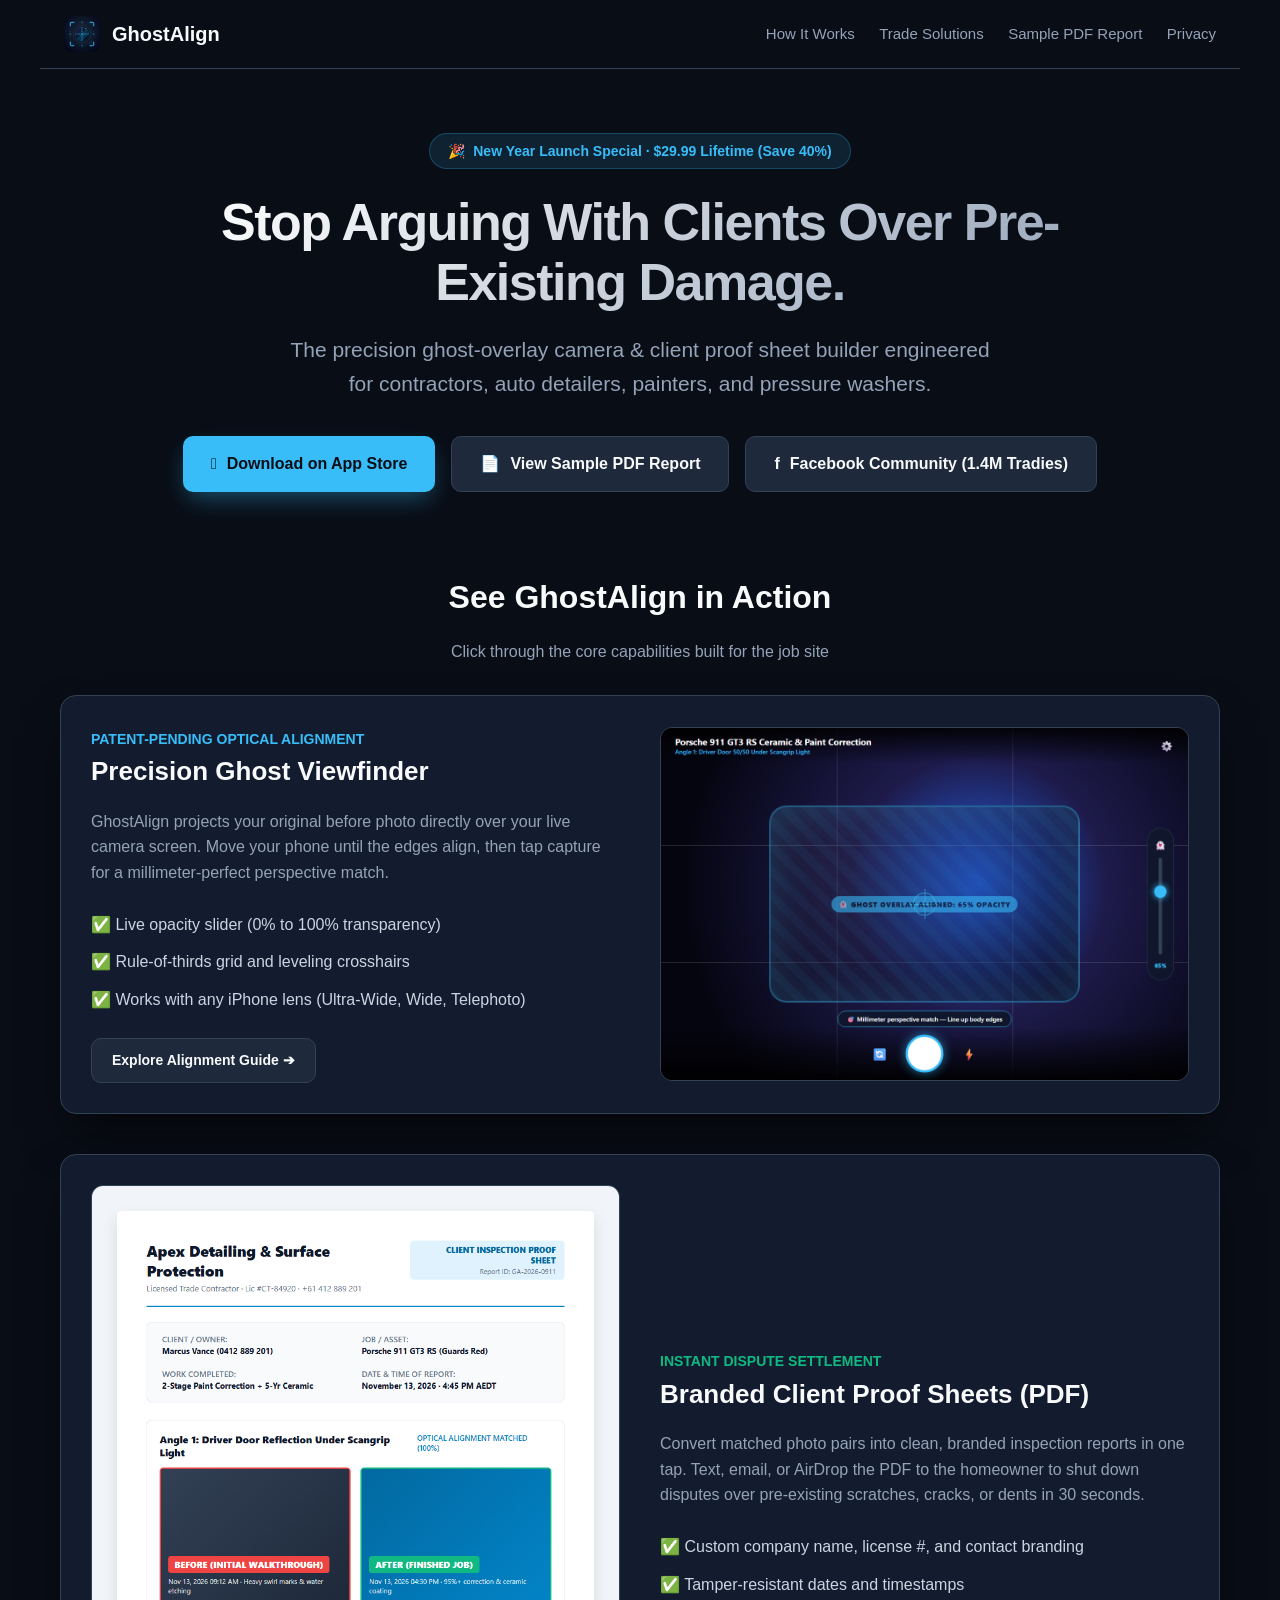
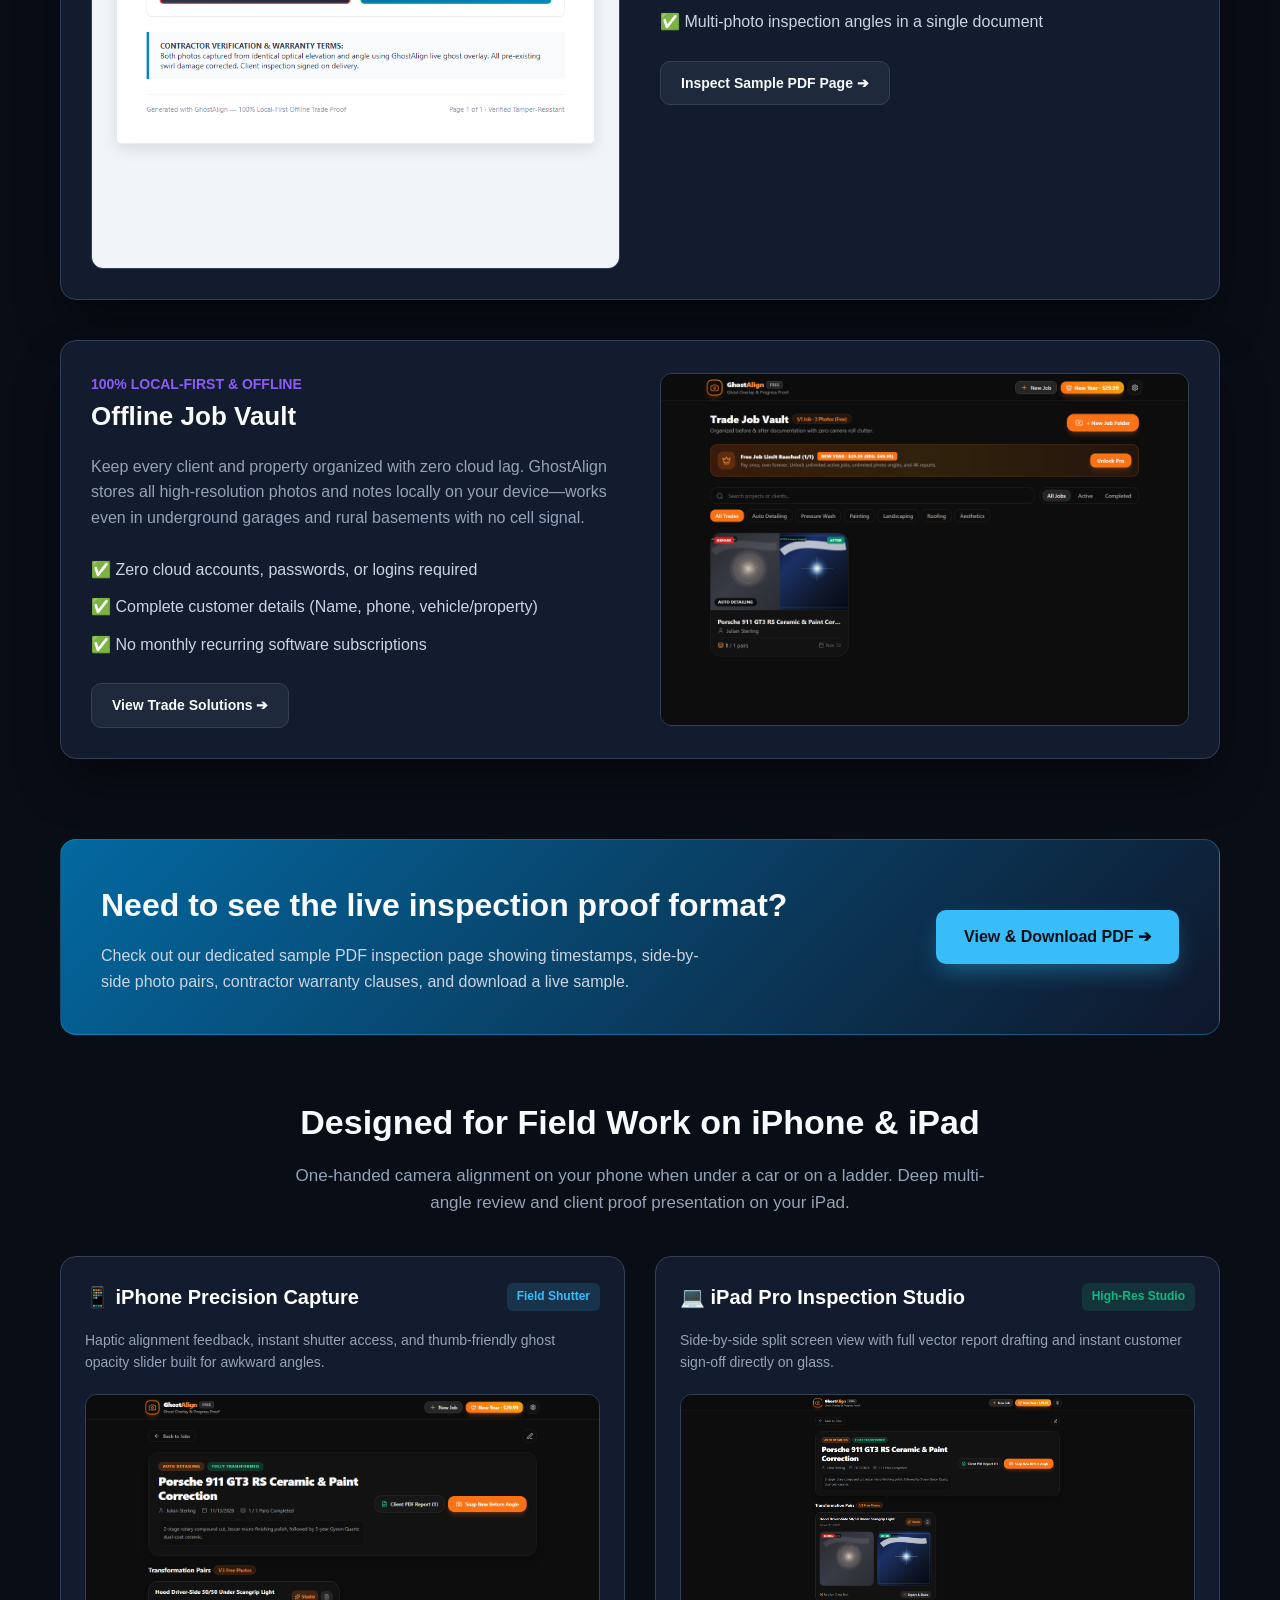
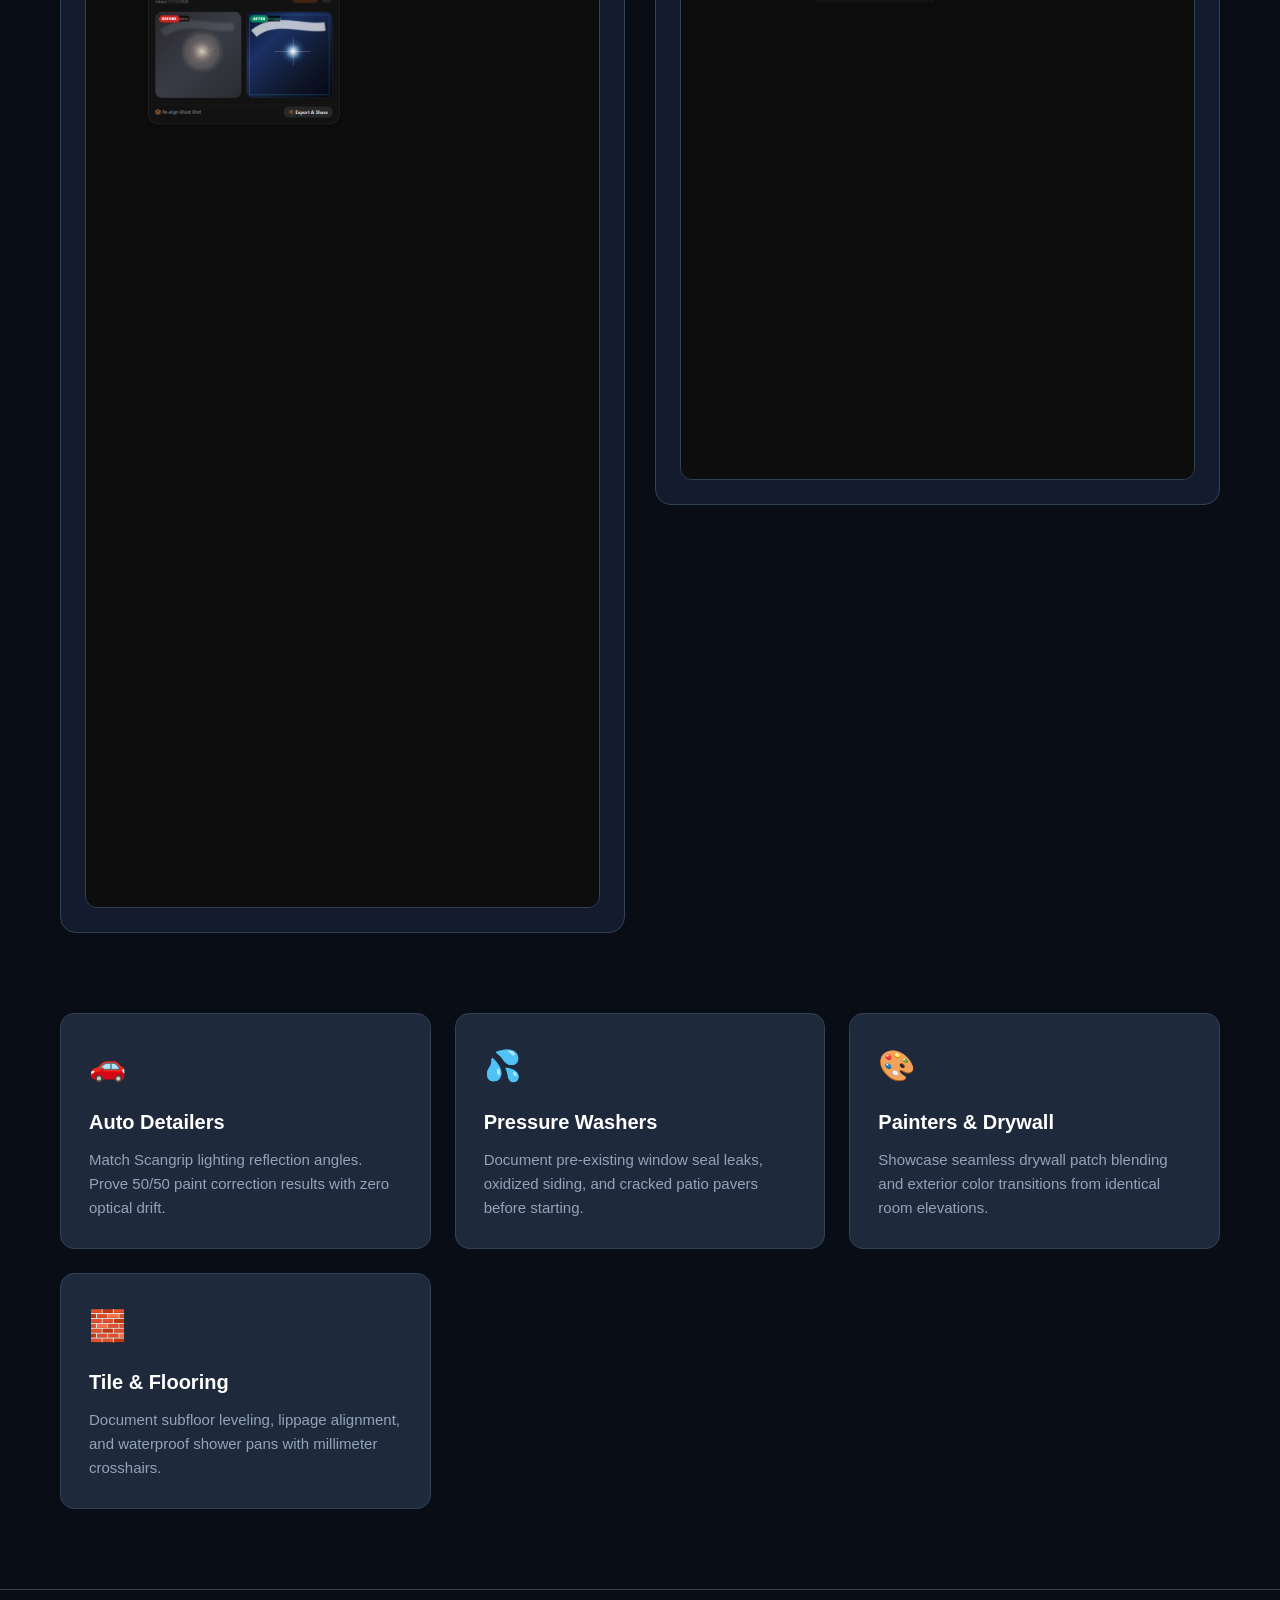
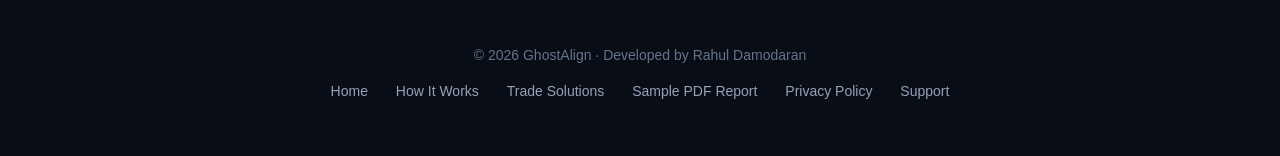
==== commit 3e2190ec: "Update app logo and favicon to precision optical alignment icon" ====
--- a/GhostAlign/index.html
+++ b/GhostAlign/index.html
@@ -246,7 +246,7 @@
 <body>
   <header>
     <a href="index.html" class="logo-container">
-      <div class="logo-badge">👻</div>
+      <img src="assets/icon-192.svg" alt="GhostAlign Logo" style="width: 36px; height: 36px; border-radius: 8px;">
       <span>GhostAlign</span>
     </a>
     <div class="nav-links">
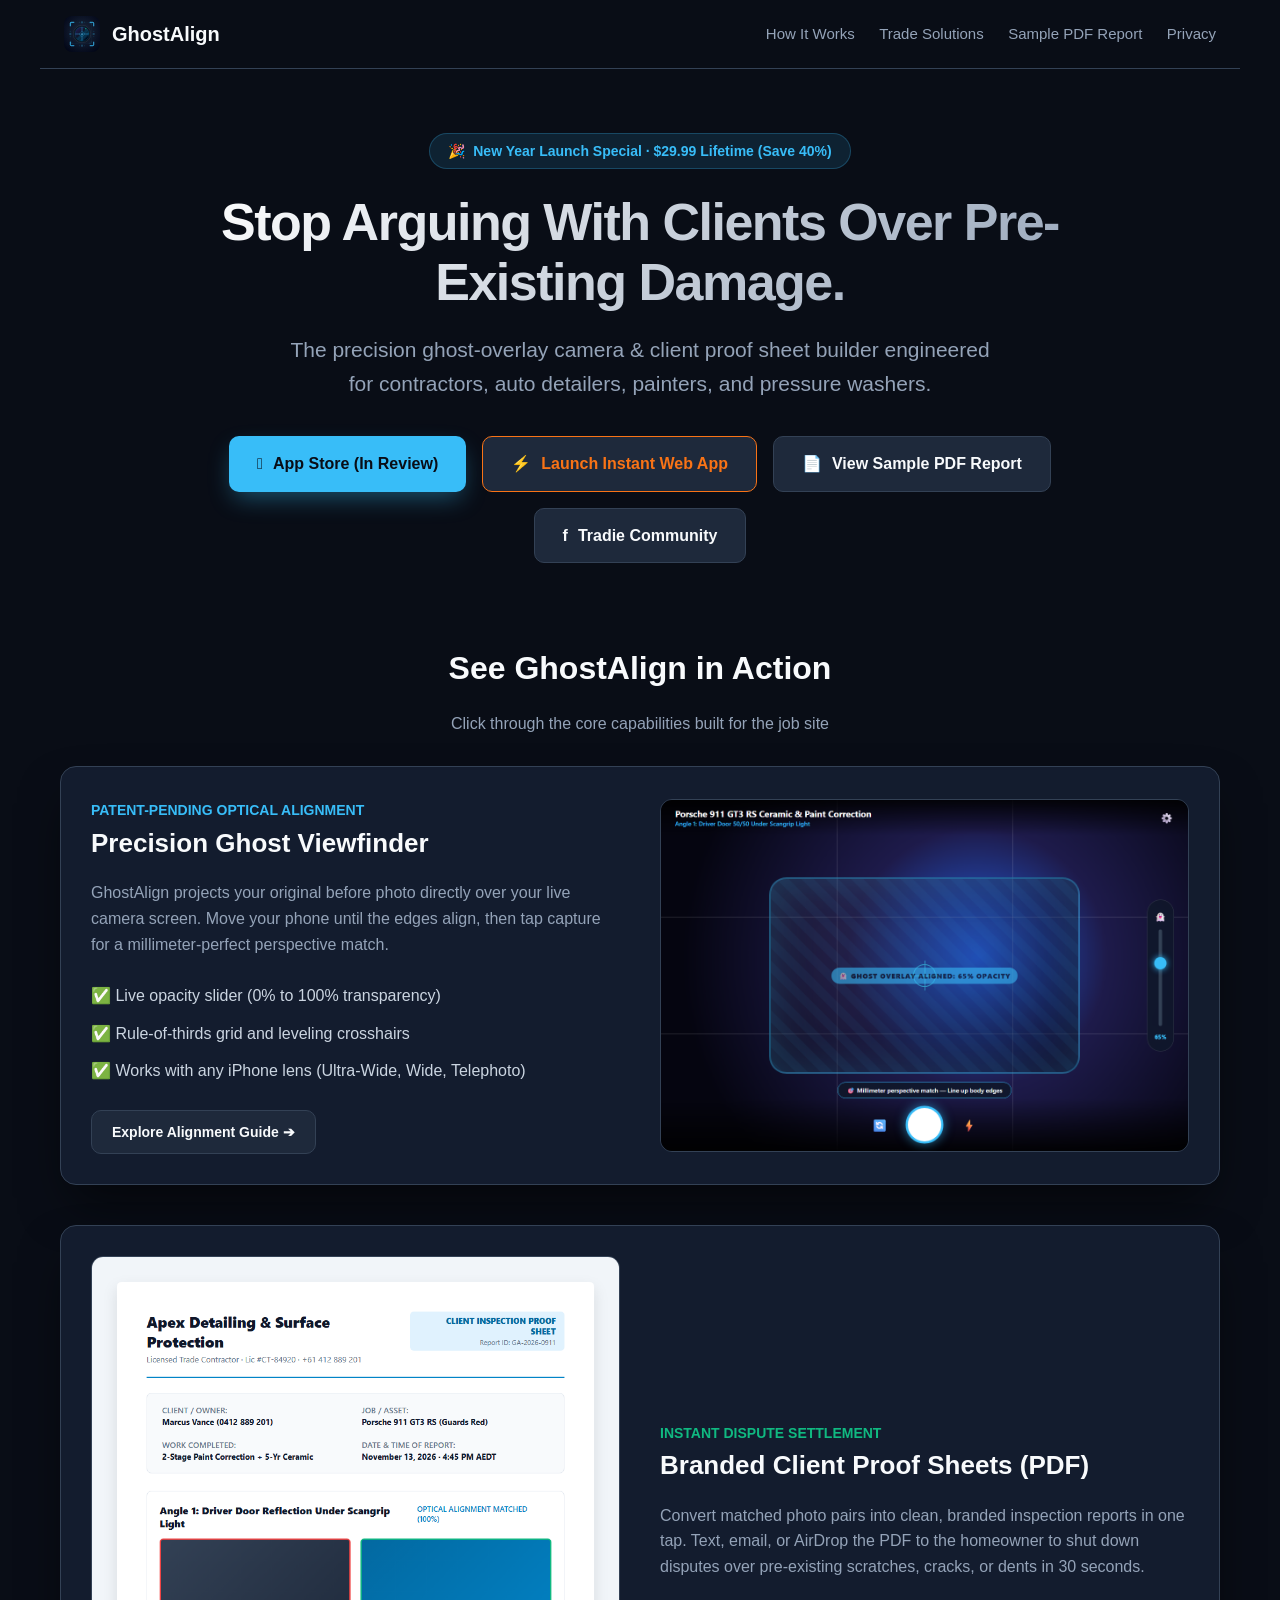
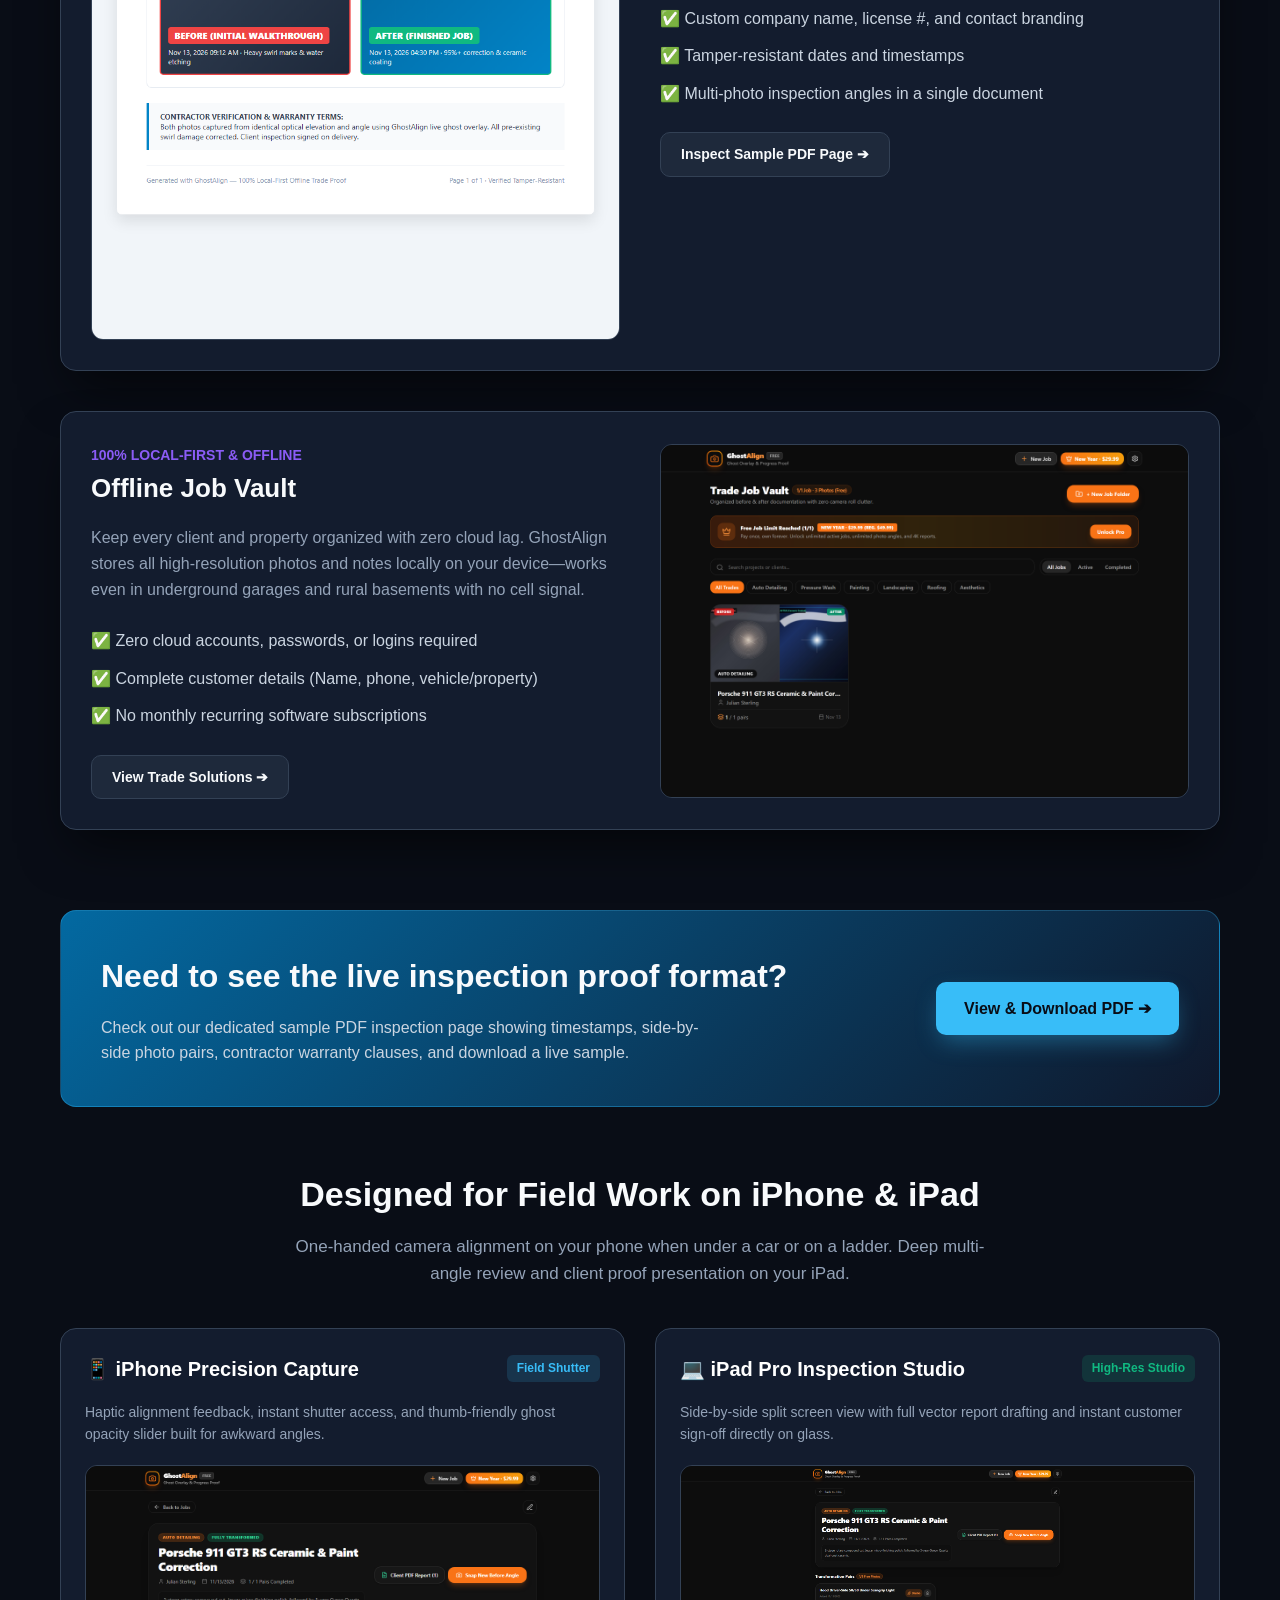
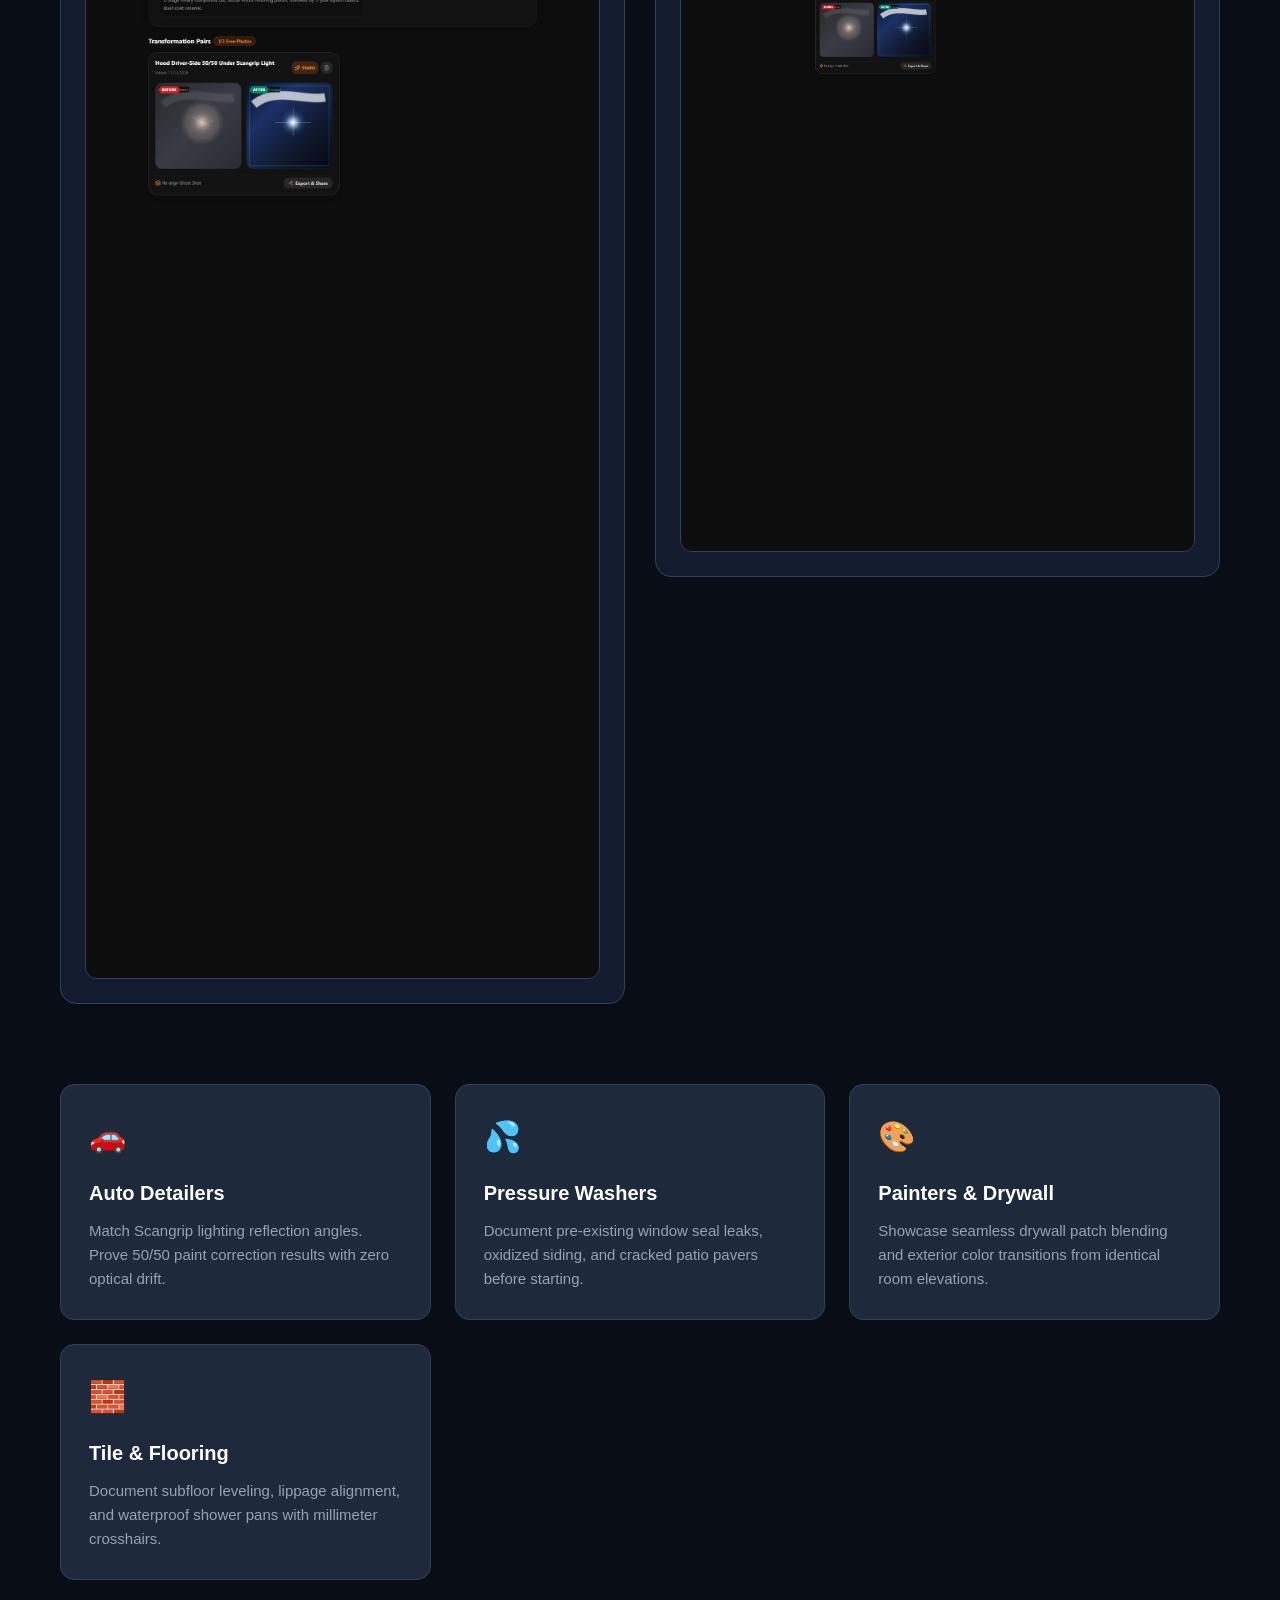
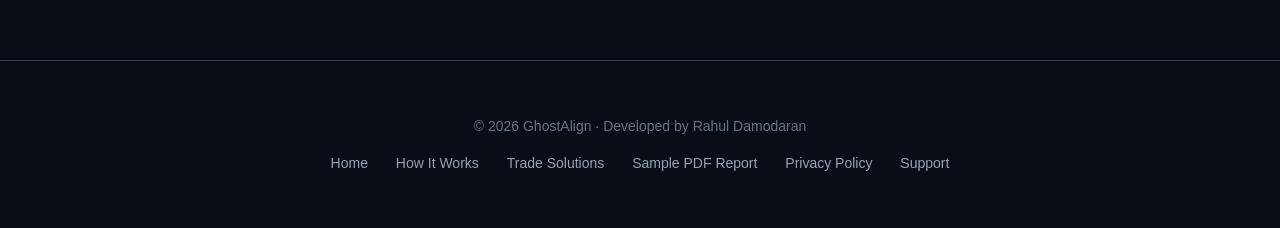
==== commit ece5cb1d: "Deploy instant web app PWA and update landing CTA" ====
--- a/GhostAlign/index.html
+++ b/GhostAlign/index.html
@@ -265,13 +265,16 @@
     <p>The precision ghost-overlay camera & client proof sheet builder engineered for contractors, auto detailers, painters, and pressure washers.</p>
     <div class="cta-container">
       <a href="https://apps.apple.com/app/id6834116507" class="btn btn-primary">
-        <span></span> Download on App Store
+        <span></span> App Store (In Review)
+      </a>
+      <a href="app/" class="btn btn-secondary" style="border-color: #f97316; color: #f97316; font-weight: 700;">
+        <span>⚡</span> Launch Instant Web App
       </a>
       <a href="sample-pdf.html" class="btn btn-secondary">
         <span>📄</span> View Sample PDF Report
       </a>
       <a href="https://www.facebook.com/profile.php?id=61596343449686" class="btn btn-secondary">
-        <span>f</span> Facebook Community (1.4M Tradies)
+        <span>f</span> Tradie Community
       </a>
     </div>
   </section>
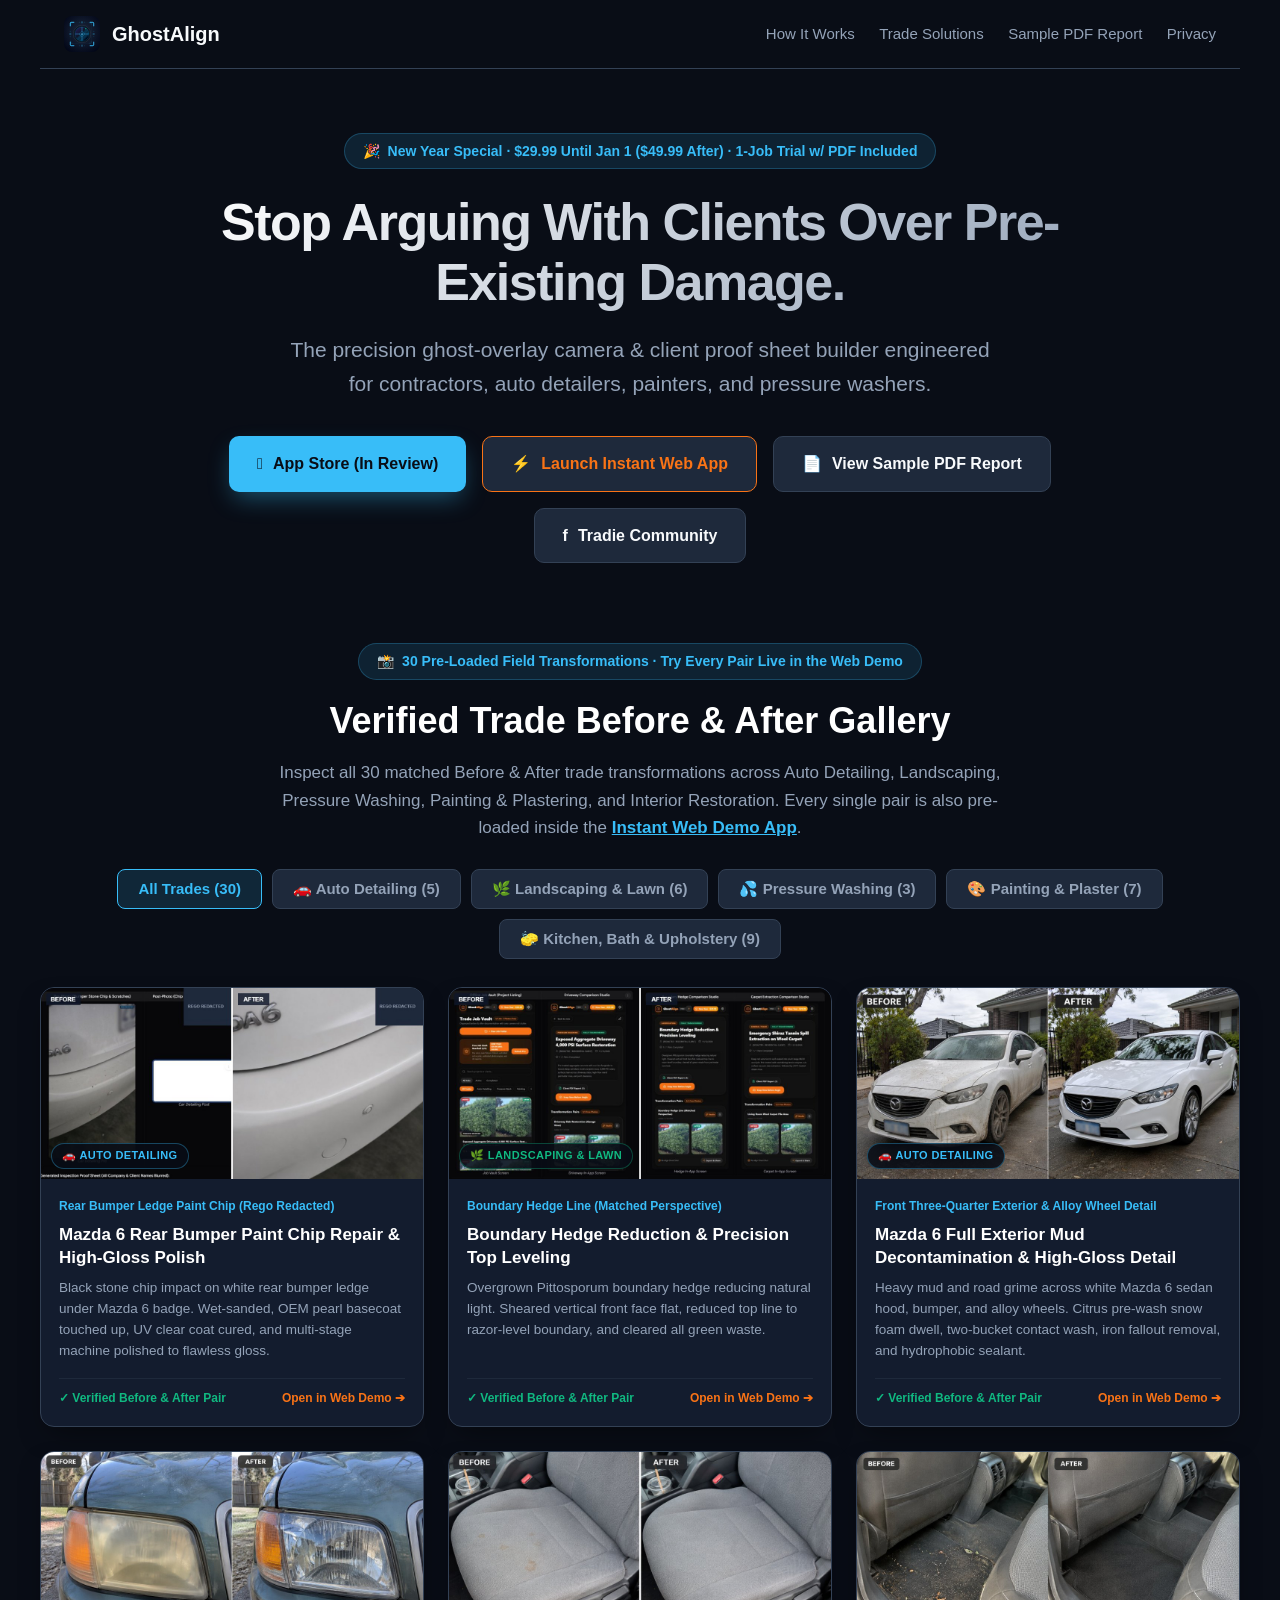
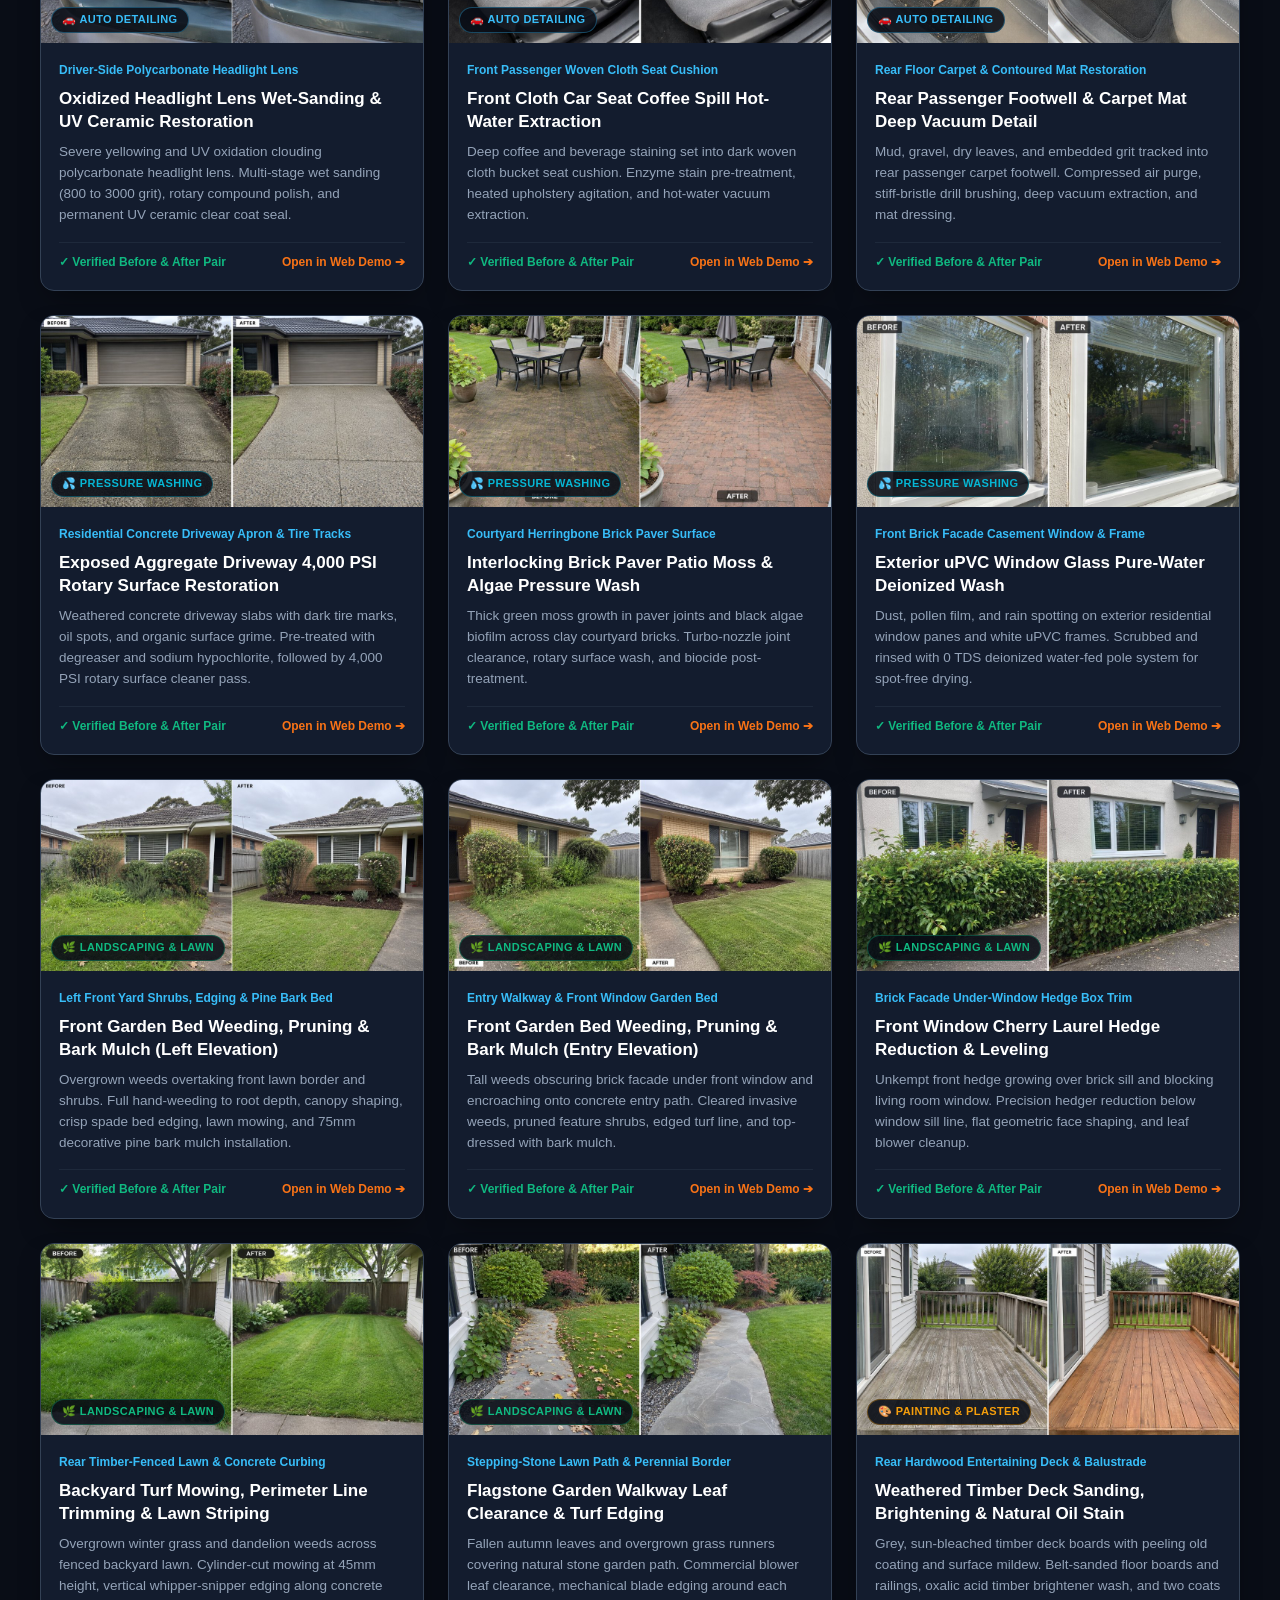
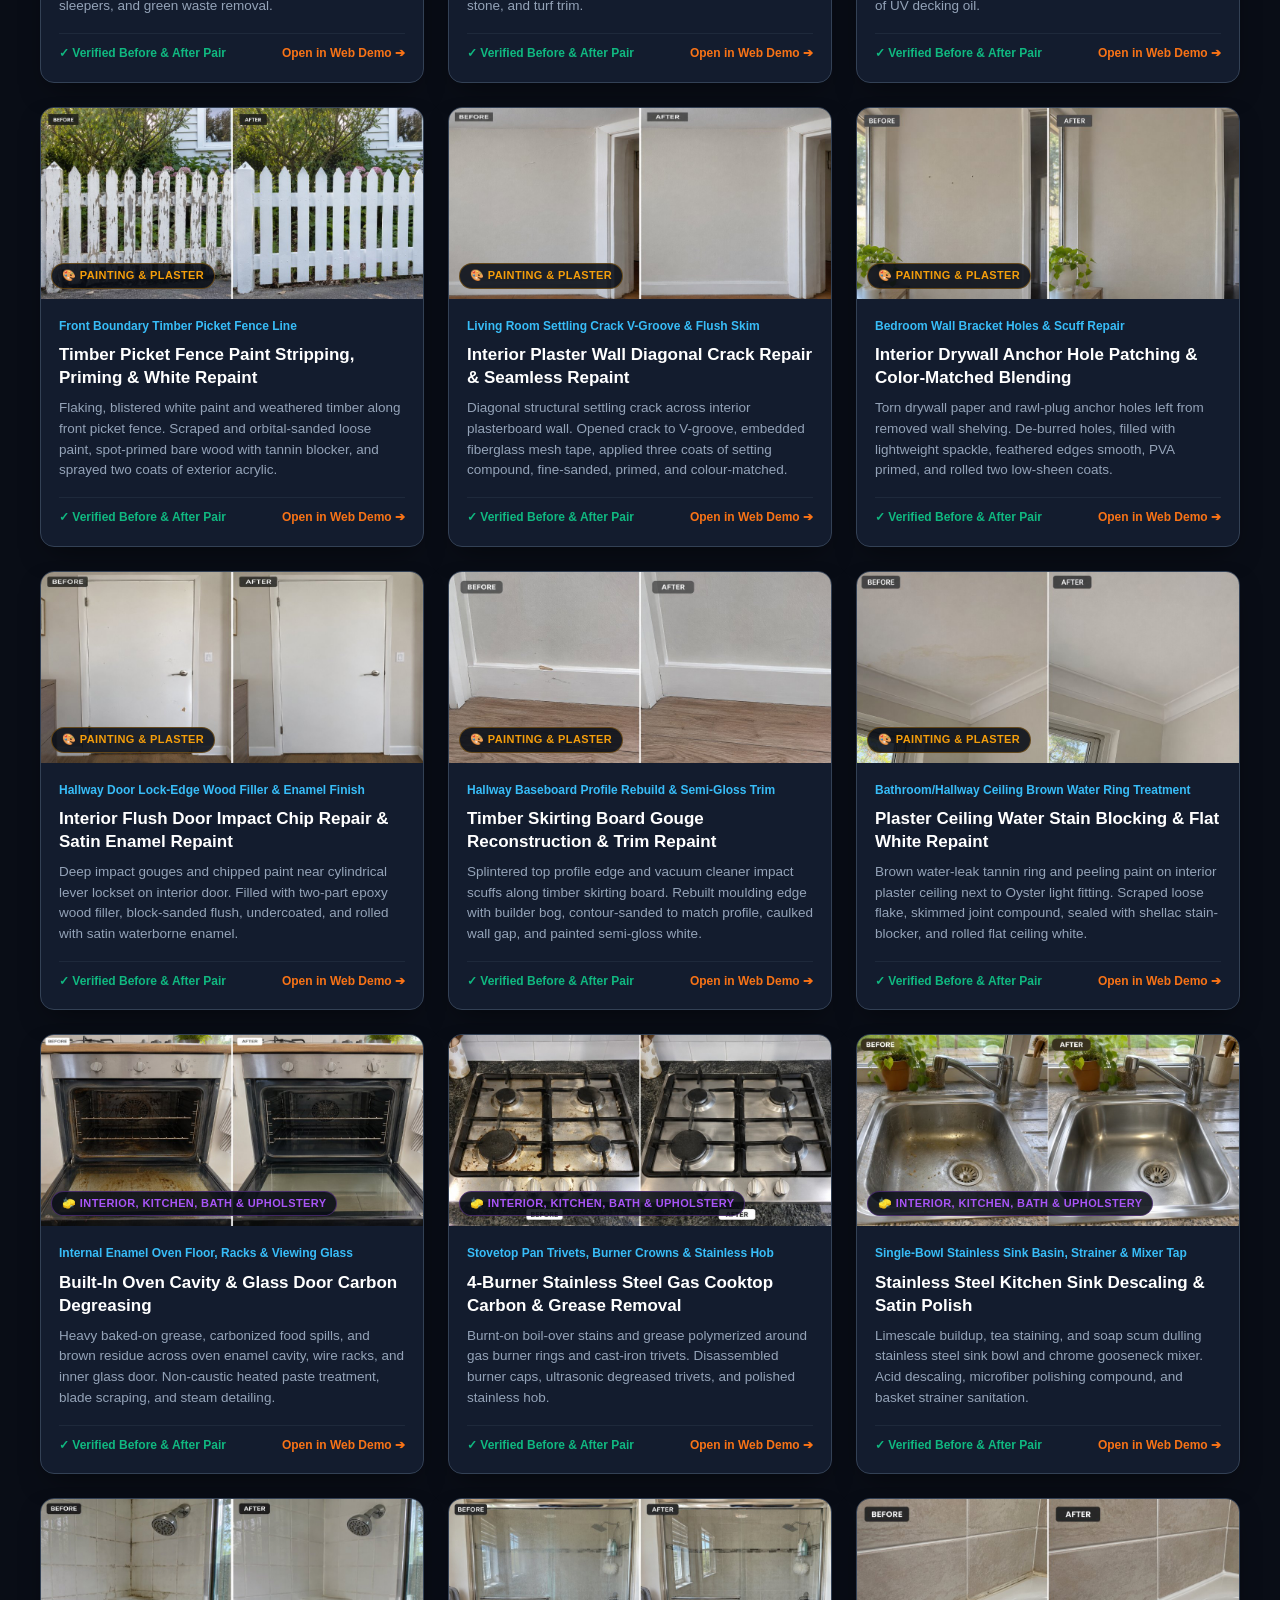
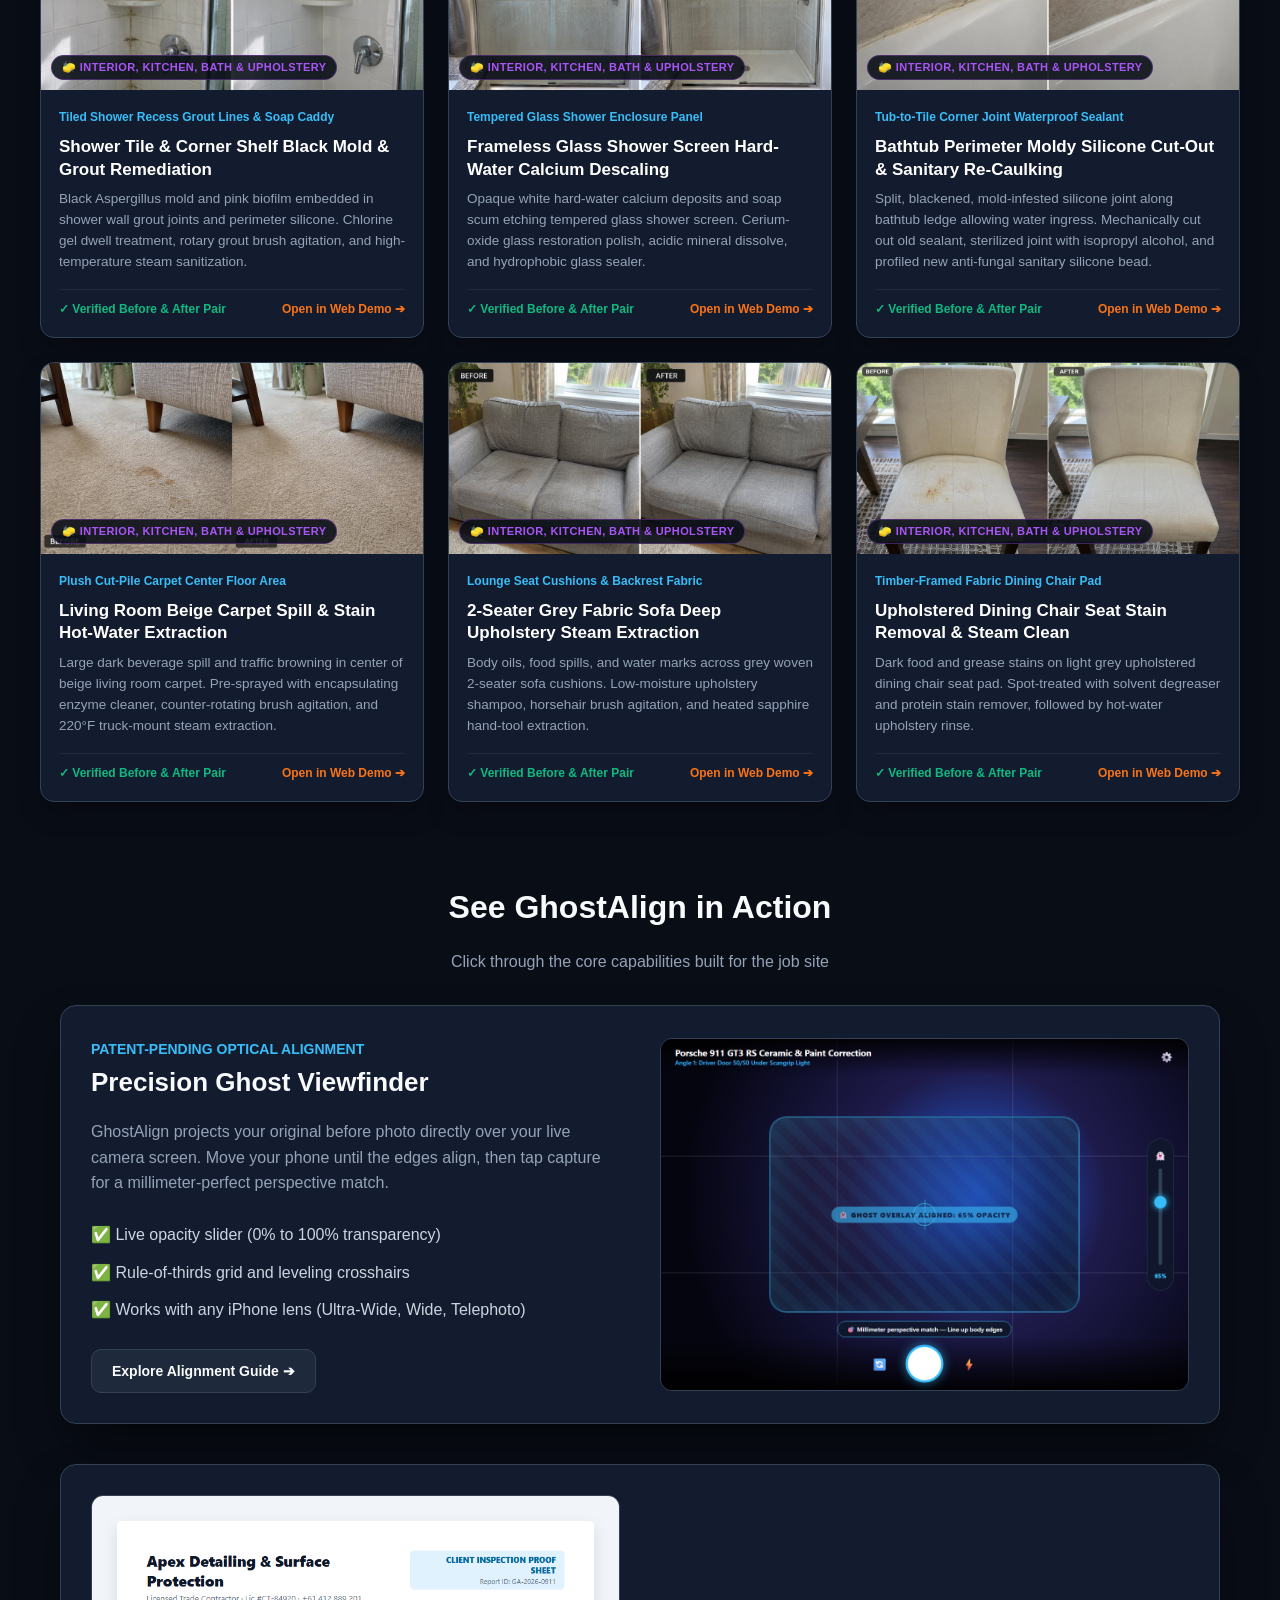
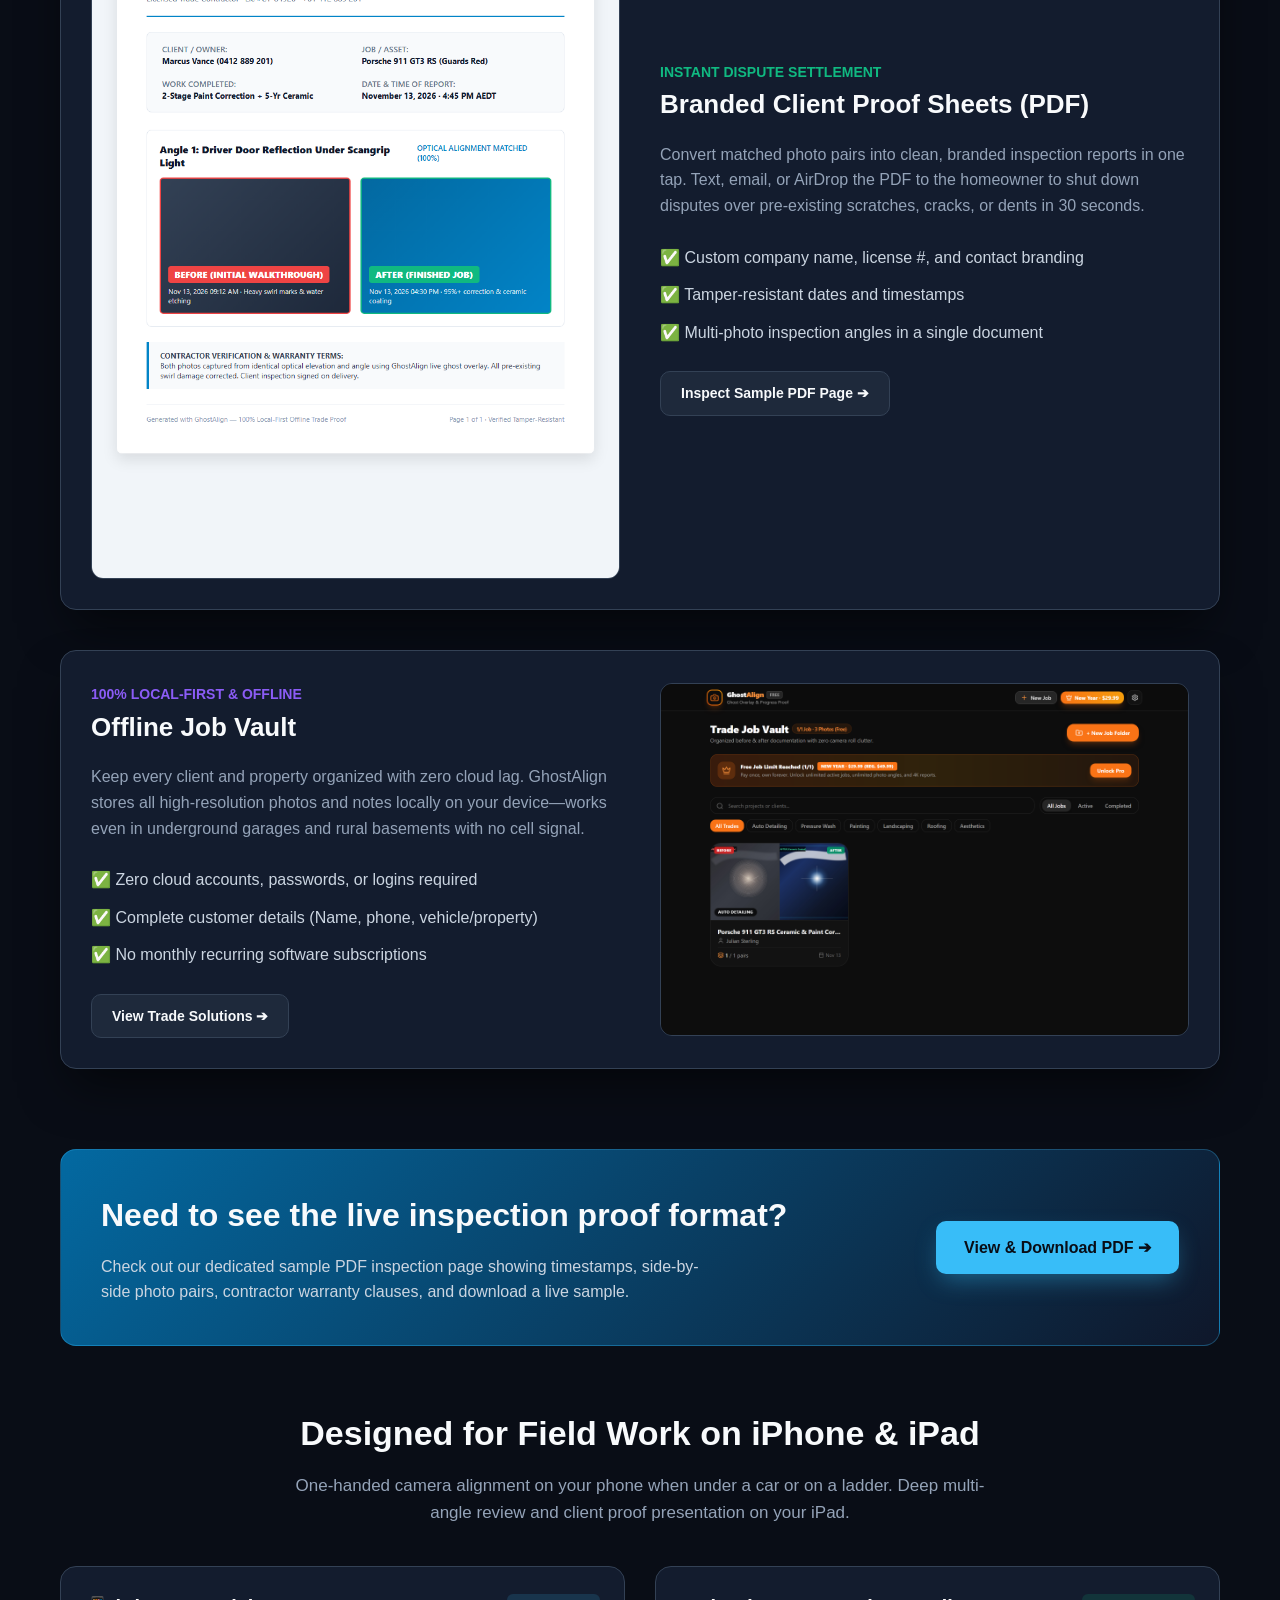
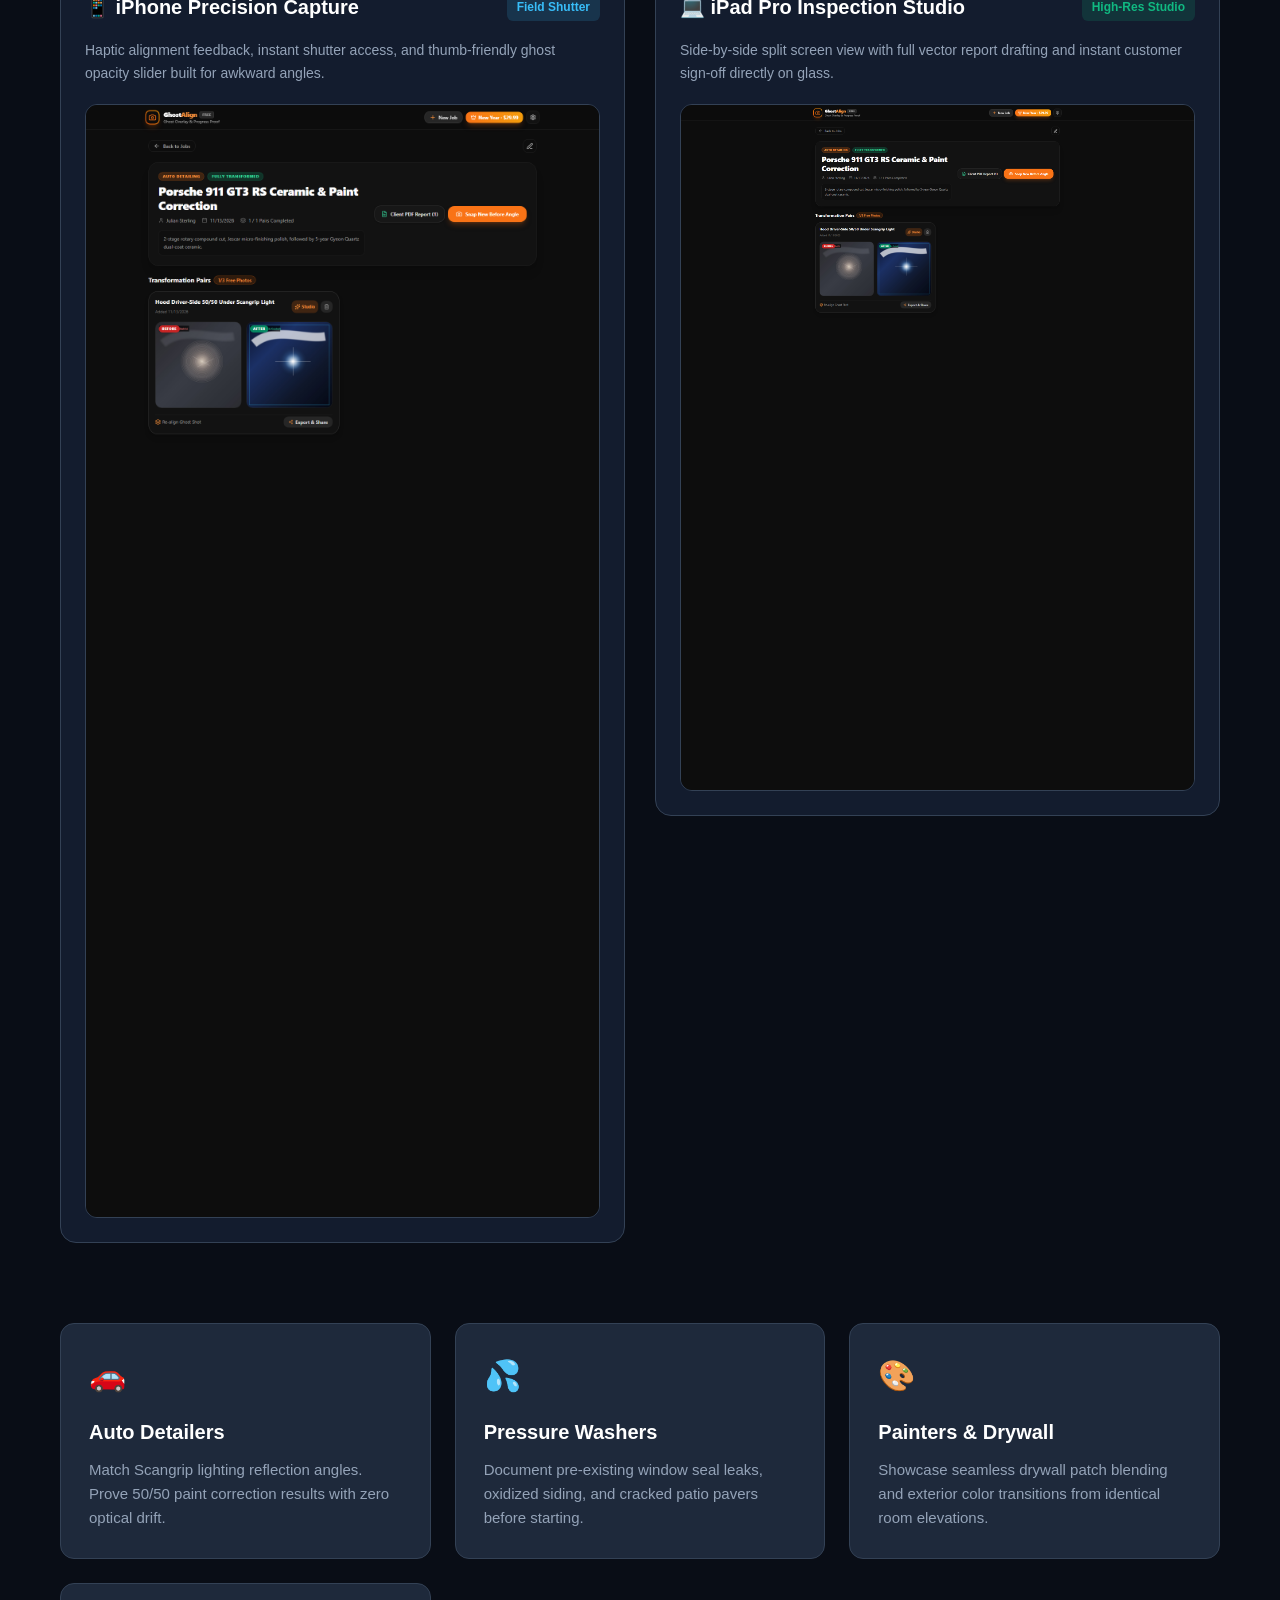
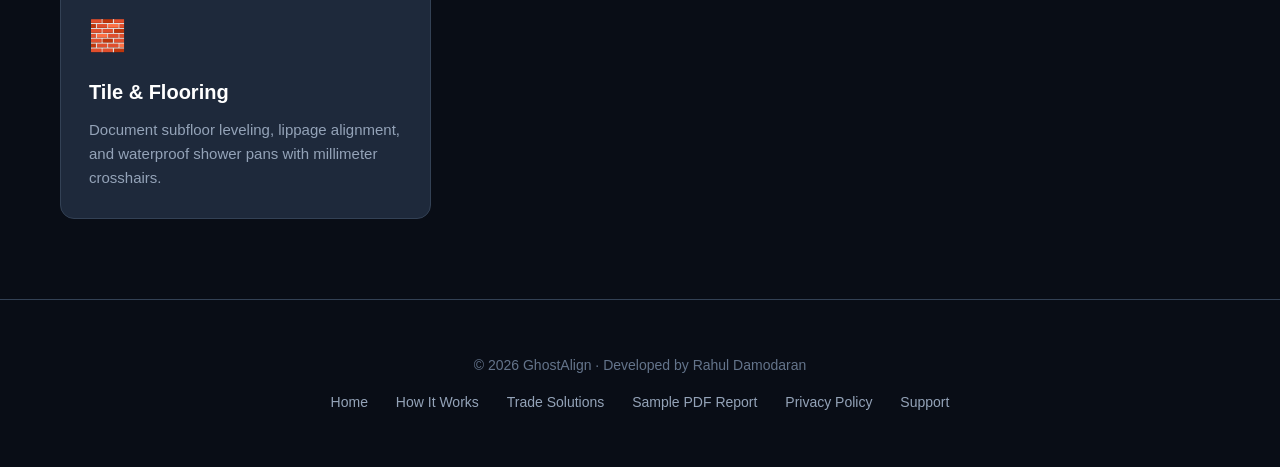
==== commit e2e4fa58: "Deploy 30 verified trade Before/After sample pairs to GhostAlign demo site & Web PWA" ====
--- a/GhostAlign/index.html
+++ b/GhostAlign/index.html
@@ -259,7 +259,7 @@
 
   <section class="hero">
     <div class="promo-pill">
-      <span>🎉</span> New Year Launch Special · $29.99 Lifetime (Save 40%)
+      <span>🎉</span> New Year Special · $29.99 Until Jan 1 ($49.99 After) · 1-Job Trial w/ PDF Included
     </div>
     <h1>Stop Arguing With Clients Over Pre-Existing Damage.</h1>
     <p>The precision ghost-overlay camera & client proof sheet builder engineered for contractors, auto detailers, painters, and pressure washers.</p>
@@ -277,6 +277,587 @@
         <span>f</span> Tradie Community
       </a>
     </div>
+  </section>
+
+  
+  <!-- Verified 30-Pair Before & After Trade Transformation Gallery -->
+  <section id="verified-gallery" style="max-width: 1240px; margin: 40px auto 80px auto; padding: 0 20px;">
+    <div style="text-align: center; margin-bottom: 28px;">
+      <div class="promo-pill" style="margin-bottom: 12px;">
+        <span>📸</span> 30 Pre-Loaded Field Transformations · Try Every Pair Live in the Web Demo
+      </div>
+      <h2 style="font-size: 36px; font-weight: 900; margin: 0 0 10px 0; color: #ffffff;">Verified Trade Before &amp; After Gallery</h2>
+      <p style="color: #94a3b8; font-size: 17px; max-width: 760px; margin: 0 auto;">
+        Inspect all 30 matched Before &amp; After trade transformations across Auto Detailing, Landscaping, Pressure Washing, Painting &amp; Plastering, and Interior Restoration. Every single pair is also pre-loaded inside the <a href="app/" style="color: #38bdf8; font-weight: 700;">Instant Web Demo App</a>.
+      </p>
+    </div>
+
+    <div id="ba-filter-bar" style="display: flex; justify-content: center; gap: 10px; flex-wrap: wrap; margin-bottom: 28px;">
+      <button type="button" class="tab-btn active" onclick="filterBaGallery('all', this)">All Trades (30)</button>
+      <button type="button" class="tab-btn" onclick="filterBaGallery('auto_detailing', this)">🚗 Auto Detailing (5)</button>
+      <button type="button" class="tab-btn" onclick="filterBaGallery('landscaping', this)">🌿 Landscaping &amp; Lawn (6)</button>
+      <button type="button" class="tab-btn" onclick="filterBaGallery('pressure_washing', this)">💦 Pressure Washing (3)</button>
+      <button type="button" class="tab-btn" onclick="filterBaGallery('painting', this)">🎨 Painting &amp; Plaster (7)</button>
+      <button type="button" class="tab-btn" onclick="filterBaGallery('general_trade', this)">🧽 Kitchen, Bath &amp; Upholstery (9)</button>
+    </div>
+
+    <div id="ba-gallery-grid" style="display: grid; grid-template-columns: repeat(auto-fill, minmax(350px, 1fr)); gap: 24px;">
+      
+      <article class="ba-sample-card" data-trade="auto_detailing" style="background: #131c2e; border: 1px solid #334155; border-radius: 14px; overflow: hidden; display: flex; flex-direction: column; box-shadow: 0 12px 28px -10px rgba(0,0,0,0.5);">
+        <div style="position: relative; background: #000; aspect-ratio: 2 / 1; overflow: hidden;">
+          <img src="assets/samples/mazda6_bumper_chip_pair.jpg" alt="Mazda 6 Rear Bumper Paint Chip Repair & High-Gloss Polish" loading="lazy" style="width: 100%; height: 100%; object-fit: cover; display: block;">
+          <span style="position: absolute; bottom: 10px; left: 10px; background: rgba(9, 13, 22, 0.88); color: #38bdf8; border: 1px solid #38bdf855; padding: 3px 10px; border-radius: 999px; font-size: 11px; font-weight: 800; letter-spacing: 0.4px;">
+            🚗 AUTO DETAILING
+          </span>
+        </div>
+        <div style="padding: 18px; display: flex; flex-direction: column; gap: 8px; flex: 1;">
+          <div style="font-size: 12px; color: #38bdf8; font-weight: 700;">Rear Bumper Ledge Paint Chip (Rego Redacted)</div>
+          <h3 style="margin: 0; font-size: 17px; font-weight: 800; color: #ffffff; line-height: 1.35;">Mazda 6 Rear Bumper Paint Chip Repair & High-Gloss Polish</h3>
+          <p style="margin: 0; font-size: 13.5px; color: #94a3b8; line-height: 1.55; flex: 1;">Black stone chip impact on white rear bumper ledge under Mazda 6 badge. Wet-sanded, OEM pearl basecoat touched up, UV clear coat cured, and multi-stage machine polished to flawless gloss.</p>
+          <div style="margin-top: 8px; padding-top: 10px; border-top: 1px solid #1e293b; display: flex; align-items: center; justify-content: space-between; font-size: 12px;">
+            <span style="color: #10b981; font-weight: 700;">✓ Verified Before &amp; After Pair</span>
+            <a href="app/" style="color: #f97316; font-weight: 700; text-decoration: none;">Open in Web Demo ➔</a>
+          </div>
+        </div>
+      </article>
+
+      <article class="ba-sample-card" data-trade="landscaping" style="background: #131c2e; border: 1px solid #334155; border-radius: 14px; overflow: hidden; display: flex; flex-direction: column; box-shadow: 0 12px 28px -10px rgba(0,0,0,0.5);">
+        <div style="position: relative; background: #000; aspect-ratio: 2 / 1; overflow: hidden;">
+          <img src="assets/samples/pittosporum_boundary_hedge_pair.jpg" alt="Boundary Hedge Reduction & Precision Top Leveling" loading="lazy" style="width: 100%; height: 100%; object-fit: cover; display: block;">
+          <span style="position: absolute; bottom: 10px; left: 10px; background: rgba(9, 13, 22, 0.88); color: #10b981; border: 1px solid #10b98155; padding: 3px 10px; border-radius: 999px; font-size: 11px; font-weight: 800; letter-spacing: 0.4px;">
+            🌿 LANDSCAPING & LAWN
+          </span>
+        </div>
+        <div style="padding: 18px; display: flex; flex-direction: column; gap: 8px; flex: 1;">
+          <div style="font-size: 12px; color: #38bdf8; font-weight: 700;">Boundary Hedge Line (Matched Perspective)</div>
+          <h3 style="margin: 0; font-size: 17px; font-weight: 800; color: #ffffff; line-height: 1.35;">Boundary Hedge Reduction & Precision Top Leveling</h3>
+          <p style="margin: 0; font-size: 13.5px; color: #94a3b8; line-height: 1.55; flex: 1;">Overgrown Pittosporum boundary hedge reducing natural light. Sheared vertical front face flat, reduced top line to razor-level boundary, and cleared all green waste.</p>
+          <div style="margin-top: 8px; padding-top: 10px; border-top: 1px solid #1e293b; display: flex; align-items: center; justify-content: space-between; font-size: 12px;">
+            <span style="color: #10b981; font-weight: 700;">✓ Verified Before &amp; After Pair</span>
+            <a href="app/" style="color: #f97316; font-weight: 700; text-decoration: none;">Open in Web Demo ➔</a>
+          </div>
+        </div>
+      </article>
+
+      <article class="ba-sample-card" data-trade="auto_detailing" style="background: #131c2e; border: 1px solid #334155; border-radius: 14px; overflow: hidden; display: flex; flex-direction: column; box-shadow: 0 12px 28px -10px rgba(0,0,0,0.5);">
+        <div style="position: relative; background: #000; aspect-ratio: 2 / 1; overflow: hidden;">
+          <img src="assets/samples/mazda6_mud_detail_pair.jpg" alt="Mazda 6 Full Exterior Mud Decontamination & High-Gloss Detail" loading="lazy" style="width: 100%; height: 100%; object-fit: cover; display: block;">
+          <span style="position: absolute; bottom: 10px; left: 10px; background: rgba(9, 13, 22, 0.88); color: #38bdf8; border: 1px solid #38bdf855; padding: 3px 10px; border-radius: 999px; font-size: 11px; font-weight: 800; letter-spacing: 0.4px;">
+            🚗 AUTO DETAILING
+          </span>
+        </div>
+        <div style="padding: 18px; display: flex; flex-direction: column; gap: 8px; flex: 1;">
+          <div style="font-size: 12px; color: #38bdf8; font-weight: 700;">Front Three-Quarter Exterior & Alloy Wheel Detail</div>
+          <h3 style="margin: 0; font-size: 17px; font-weight: 800; color: #ffffff; line-height: 1.35;">Mazda 6 Full Exterior Mud Decontamination & High-Gloss Detail</h3>
+          <p style="margin: 0; font-size: 13.5px; color: #94a3b8; line-height: 1.55; flex: 1;">Heavy mud and road grime across white Mazda 6 sedan hood, bumper, and alloy wheels. Citrus pre-wash snow foam dwell, two-bucket contact wash, iron fallout removal, and hydrophobic sealant.</p>
+          <div style="margin-top: 8px; padding-top: 10px; border-top: 1px solid #1e293b; display: flex; align-items: center; justify-content: space-between; font-size: 12px;">
+            <span style="color: #10b981; font-weight: 700;">✓ Verified Before &amp; After Pair</span>
+            <a href="app/" style="color: #f97316; font-weight: 700; text-decoration: none;">Open in Web Demo ➔</a>
+          </div>
+        </div>
+      </article>
+
+      <article class="ba-sample-card" data-trade="auto_detailing" style="background: #131c2e; border: 1px solid #334155; border-radius: 14px; overflow: hidden; display: flex; flex-direction: column; box-shadow: 0 12px 28px -10px rgba(0,0,0,0.5);">
+        <div style="position: relative; background: #000; aspect-ratio: 2 / 1; overflow: hidden;">
+          <img src="assets/samples/headlight_uv_restoration_pair.jpg" alt="Oxidized Headlight Lens Wet-Sanding & UV Ceramic Restoration" loading="lazy" style="width: 100%; height: 100%; object-fit: cover; display: block;">
+          <span style="position: absolute; bottom: 10px; left: 10px; background: rgba(9, 13, 22, 0.88); color: #38bdf8; border: 1px solid #38bdf855; padding: 3px 10px; border-radius: 999px; font-size: 11px; font-weight: 800; letter-spacing: 0.4px;">
+            🚗 AUTO DETAILING
+          </span>
+        </div>
+        <div style="padding: 18px; display: flex; flex-direction: column; gap: 8px; flex: 1;">
+          <div style="font-size: 12px; color: #38bdf8; font-weight: 700;">Driver-Side Polycarbonate Headlight Lens</div>
+          <h3 style="margin: 0; font-size: 17px; font-weight: 800; color: #ffffff; line-height: 1.35;">Oxidized Headlight Lens Wet-Sanding & UV Ceramic Restoration</h3>
+          <p style="margin: 0; font-size: 13.5px; color: #94a3b8; line-height: 1.55; flex: 1;">Severe yellowing and UV oxidation clouding polycarbonate headlight lens. Multi-stage wet sanding (800 to 3000 grit), rotary compound polish, and permanent UV ceramic clear coat seal.</p>
+          <div style="margin-top: 8px; padding-top: 10px; border-top: 1px solid #1e293b; display: flex; align-items: center; justify-content: space-between; font-size: 12px;">
+            <span style="color: #10b981; font-weight: 700;">✓ Verified Before &amp; After Pair</span>
+            <a href="app/" style="color: #f97316; font-weight: 700; text-decoration: none;">Open in Web Demo ➔</a>
+          </div>
+        </div>
+      </article>
+
+      <article class="ba-sample-card" data-trade="auto_detailing" style="background: #131c2e; border: 1px solid #334155; border-radius: 14px; overflow: hidden; display: flex; flex-direction: column; box-shadow: 0 12px 28px -10px rgba(0,0,0,0.5);">
+        <div style="position: relative; background: #000; aspect-ratio: 2 / 1; overflow: hidden;">
+          <img src="assets/samples/car_seat_coffee_extraction_pair.jpg" alt="Front Cloth Car Seat Coffee Spill Hot-Water Extraction" loading="lazy" style="width: 100%; height: 100%; object-fit: cover; display: block;">
+          <span style="position: absolute; bottom: 10px; left: 10px; background: rgba(9, 13, 22, 0.88); color: #38bdf8; border: 1px solid #38bdf855; padding: 3px 10px; border-radius: 999px; font-size: 11px; font-weight: 800; letter-spacing: 0.4px;">
+            🚗 AUTO DETAILING
+          </span>
+        </div>
+        <div style="padding: 18px; display: flex; flex-direction: column; gap: 8px; flex: 1;">
+          <div style="font-size: 12px; color: #38bdf8; font-weight: 700;">Front Passenger Woven Cloth Seat Cushion</div>
+          <h3 style="margin: 0; font-size: 17px; font-weight: 800; color: #ffffff; line-height: 1.35;">Front Cloth Car Seat Coffee Spill Hot-Water Extraction</h3>
+          <p style="margin: 0; font-size: 13.5px; color: #94a3b8; line-height: 1.55; flex: 1;">Deep coffee and beverage staining set into dark woven cloth bucket seat cushion. Enzyme stain pre-treatment, heated upholstery agitation, and hot-water vacuum extraction.</p>
+          <div style="margin-top: 8px; padding-top: 10px; border-top: 1px solid #1e293b; display: flex; align-items: center; justify-content: space-between; font-size: 12px;">
+            <span style="color: #10b981; font-weight: 700;">✓ Verified Before &amp; After Pair</span>
+            <a href="app/" style="color: #f97316; font-weight: 700; text-decoration: none;">Open in Web Demo ➔</a>
+          </div>
+        </div>
+      </article>
+
+      <article class="ba-sample-card" data-trade="auto_detailing" style="background: #131c2e; border: 1px solid #334155; border-radius: 14px; overflow: hidden; display: flex; flex-direction: column; box-shadow: 0 12px 28px -10px rgba(0,0,0,0.5);">
+        <div style="position: relative; background: #000; aspect-ratio: 2 / 1; overflow: hidden;">
+          <img src="assets/samples/car_footwell_carpet_detail_pair.jpg" alt="Rear Passenger Footwell & Carpet Mat Deep Vacuum Detail" loading="lazy" style="width: 100%; height: 100%; object-fit: cover; display: block;">
+          <span style="position: absolute; bottom: 10px; left: 10px; background: rgba(9, 13, 22, 0.88); color: #38bdf8; border: 1px solid #38bdf855; padding: 3px 10px; border-radius: 999px; font-size: 11px; font-weight: 800; letter-spacing: 0.4px;">
+            🚗 AUTO DETAILING
+          </span>
+        </div>
+        <div style="padding: 18px; display: flex; flex-direction: column; gap: 8px; flex: 1;">
+          <div style="font-size: 12px; color: #38bdf8; font-weight: 700;">Rear Floor Carpet & Contoured Mat Restoration</div>
+          <h3 style="margin: 0; font-size: 17px; font-weight: 800; color: #ffffff; line-height: 1.35;">Rear Passenger Footwell & Carpet Mat Deep Vacuum Detail</h3>
+          <p style="margin: 0; font-size: 13.5px; color: #94a3b8; line-height: 1.55; flex: 1;">Mud, gravel, dry leaves, and embedded grit tracked into rear passenger carpet footwell. Compressed air purge, stiff-bristle drill brushing, deep vacuum extraction, and mat dressing.</p>
+          <div style="margin-top: 8px; padding-top: 10px; border-top: 1px solid #1e293b; display: flex; align-items: center; justify-content: space-between; font-size: 12px;">
+            <span style="color: #10b981; font-weight: 700;">✓ Verified Before &amp; After Pair</span>
+            <a href="app/" style="color: #f97316; font-weight: 700; text-decoration: none;">Open in Web Demo ➔</a>
+          </div>
+        </div>
+      </article>
+
+      <article class="ba-sample-card" data-trade="pressure_washing" style="background: #131c2e; border: 1px solid #334155; border-radius: 14px; overflow: hidden; display: flex; flex-direction: column; box-shadow: 0 12px 28px -10px rgba(0,0,0,0.5);">
+        <div style="position: relative; background: #000; aspect-ratio: 2 / 1; overflow: hidden;">
+          <img src="assets/samples/driveway_pressure_wash_pair.jpg" alt="Exposed Aggregate Driveway 4,000 PSI Rotary Surface Restoration" loading="lazy" style="width: 100%; height: 100%; object-fit: cover; display: block;">
+          <span style="position: absolute; bottom: 10px; left: 10px; background: rgba(9, 13, 22, 0.88); color: #06b6d4; border: 1px solid #06b6d455; padding: 3px 10px; border-radius: 999px; font-size: 11px; font-weight: 800; letter-spacing: 0.4px;">
+            💦 PRESSURE WASHING
+          </span>
+        </div>
+        <div style="padding: 18px; display: flex; flex-direction: column; gap: 8px; flex: 1;">
+          <div style="font-size: 12px; color: #38bdf8; font-weight: 700;">Residential Concrete Driveway Apron & Tire Tracks</div>
+          <h3 style="margin: 0; font-size: 17px; font-weight: 800; color: #ffffff; line-height: 1.35;">Exposed Aggregate Driveway 4,000 PSI Rotary Surface Restoration</h3>
+          <p style="margin: 0; font-size: 13.5px; color: #94a3b8; line-height: 1.55; flex: 1;">Weathered concrete driveway slabs with dark tire marks, oil spots, and organic surface grime. Pre-treated with degreaser and sodium hypochlorite, followed by 4,000 PSI rotary surface cleaner pass.</p>
+          <div style="margin-top: 8px; padding-top: 10px; border-top: 1px solid #1e293b; display: flex; align-items: center; justify-content: space-between; font-size: 12px;">
+            <span style="color: #10b981; font-weight: 700;">✓ Verified Before &amp; After Pair</span>
+            <a href="app/" style="color: #f97316; font-weight: 700; text-decoration: none;">Open in Web Demo ➔</a>
+          </div>
+        </div>
+      </article>
+
+      <article class="ba-sample-card" data-trade="pressure_washing" style="background: #131c2e; border: 1px solid #334155; border-radius: 14px; overflow: hidden; display: flex; flex-direction: column; box-shadow: 0 12px 28px -10px rgba(0,0,0,0.5);">
+        <div style="position: relative; background: #000; aspect-ratio: 2 / 1; overflow: hidden;">
+          <img src="assets/samples/brick_paver_moss_removal_pair.jpg" alt="Interlocking Brick Paver Patio Moss & Algae Pressure Wash" loading="lazy" style="width: 100%; height: 100%; object-fit: cover; display: block;">
+          <span style="position: absolute; bottom: 10px; left: 10px; background: rgba(9, 13, 22, 0.88); color: #06b6d4; border: 1px solid #06b6d455; padding: 3px 10px; border-radius: 999px; font-size: 11px; font-weight: 800; letter-spacing: 0.4px;">
+            💦 PRESSURE WASHING
+          </span>
+        </div>
+        <div style="padding: 18px; display: flex; flex-direction: column; gap: 8px; flex: 1;">
+          <div style="font-size: 12px; color: #38bdf8; font-weight: 700;">Courtyard Herringbone Brick Paver Surface</div>
+          <h3 style="margin: 0; font-size: 17px; font-weight: 800; color: #ffffff; line-height: 1.35;">Interlocking Brick Paver Patio Moss & Algae Pressure Wash</h3>
+          <p style="margin: 0; font-size: 13.5px; color: #94a3b8; line-height: 1.55; flex: 1;">Thick green moss growth in paver joints and black algae biofilm across clay courtyard bricks. Turbo-nozzle joint clearance, rotary surface wash, and biocide post-treatment.</p>
+          <div style="margin-top: 8px; padding-top: 10px; border-top: 1px solid #1e293b; display: flex; align-items: center; justify-content: space-between; font-size: 12px;">
+            <span style="color: #10b981; font-weight: 700;">✓ Verified Before &amp; After Pair</span>
+            <a href="app/" style="color: #f97316; font-weight: 700; text-decoration: none;">Open in Web Demo ➔</a>
+          </div>
+        </div>
+      </article>
+
+      <article class="ba-sample-card" data-trade="pressure_washing" style="background: #131c2e; border: 1px solid #334155; border-radius: 14px; overflow: hidden; display: flex; flex-direction: column; box-shadow: 0 12px 28px -10px rgba(0,0,0,0.5);">
+        <div style="position: relative; background: #000; aspect-ratio: 2 / 1; overflow: hidden;">
+          <img src="assets/samples/exterior_window_pure_water_pair.jpg" alt="Exterior uPVC Window Glass Pure-Water Deionized Wash" loading="lazy" style="width: 100%; height: 100%; object-fit: cover; display: block;">
+          <span style="position: absolute; bottom: 10px; left: 10px; background: rgba(9, 13, 22, 0.88); color: #06b6d4; border: 1px solid #06b6d455; padding: 3px 10px; border-radius: 999px; font-size: 11px; font-weight: 800; letter-spacing: 0.4px;">
+            💦 PRESSURE WASHING
+          </span>
+        </div>
+        <div style="padding: 18px; display: flex; flex-direction: column; gap: 8px; flex: 1;">
+          <div style="font-size: 12px; color: #38bdf8; font-weight: 700;">Front Brick Facade Casement Window & Frame</div>
+          <h3 style="margin: 0; font-size: 17px; font-weight: 800; color: #ffffff; line-height: 1.35;">Exterior uPVC Window Glass Pure-Water Deionized Wash</h3>
+          <p style="margin: 0; font-size: 13.5px; color: #94a3b8; line-height: 1.55; flex: 1;">Dust, pollen film, and rain spotting on exterior residential window panes and white uPVC frames. Scrubbed and rinsed with 0 TDS deionized water-fed pole system for spot-free drying.</p>
+          <div style="margin-top: 8px; padding-top: 10px; border-top: 1px solid #1e293b; display: flex; align-items: center; justify-content: space-between; font-size: 12px;">
+            <span style="color: #10b981; font-weight: 700;">✓ Verified Before &amp; After Pair</span>
+            <a href="app/" style="color: #f97316; font-weight: 700; text-decoration: none;">Open in Web Demo ➔</a>
+          </div>
+        </div>
+      </article>
+
+      <article class="ba-sample-card" data-trade="landscaping" style="background: #131c2e; border: 1px solid #334155; border-radius: 14px; overflow: hidden; display: flex; flex-direction: column; box-shadow: 0 12px 28px -10px rgba(0,0,0,0.5);">
+        <div style="position: relative; background: #000; aspect-ratio: 2 / 1; overflow: hidden;">
+          <img src="assets/samples/garden_bed_mulch_left_pair.jpg" alt="Front Garden Bed Weeding, Pruning & Bark Mulch (Left Elevation)" loading="lazy" style="width: 100%; height: 100%; object-fit: cover; display: block;">
+          <span style="position: absolute; bottom: 10px; left: 10px; background: rgba(9, 13, 22, 0.88); color: #10b981; border: 1px solid #10b98155; padding: 3px 10px; border-radius: 999px; font-size: 11px; font-weight: 800; letter-spacing: 0.4px;">
+            🌿 LANDSCAPING & LAWN
+          </span>
+        </div>
+        <div style="padding: 18px; display: flex; flex-direction: column; gap: 8px; flex: 1;">
+          <div style="font-size: 12px; color: #38bdf8; font-weight: 700;">Left Front Yard Shrubs, Edging & Pine Bark Bed</div>
+          <h3 style="margin: 0; font-size: 17px; font-weight: 800; color: #ffffff; line-height: 1.35;">Front Garden Bed Weeding, Pruning & Bark Mulch (Left Elevation)</h3>
+          <p style="margin: 0; font-size: 13.5px; color: #94a3b8; line-height: 1.55; flex: 1;">Overgrown weeds overtaking front lawn border and shrubs. Full hand-weeding to root depth, canopy shaping, crisp spade bed edging, lawn mowing, and 75mm decorative pine bark mulch installation.</p>
+          <div style="margin-top: 8px; padding-top: 10px; border-top: 1px solid #1e293b; display: flex; align-items: center; justify-content: space-between; font-size: 12px;">
+            <span style="color: #10b981; font-weight: 700;">✓ Verified Before &amp; After Pair</span>
+            <a href="app/" style="color: #f97316; font-weight: 700; text-decoration: none;">Open in Web Demo ➔</a>
+          </div>
+        </div>
+      </article>
+
+      <article class="ba-sample-card" data-trade="landscaping" style="background: #131c2e; border: 1px solid #334155; border-radius: 14px; overflow: hidden; display: flex; flex-direction: column; box-shadow: 0 12px 28px -10px rgba(0,0,0,0.5);">
+        <div style="position: relative; background: #000; aspect-ratio: 2 / 1; overflow: hidden;">
+          <img src="assets/samples/garden_bed_mulch_entry_pair.jpg" alt="Front Garden Bed Weeding, Pruning & Bark Mulch (Entry Elevation)" loading="lazy" style="width: 100%; height: 100%; object-fit: cover; display: block;">
+          <span style="position: absolute; bottom: 10px; left: 10px; background: rgba(9, 13, 22, 0.88); color: #10b981; border: 1px solid #10b98155; padding: 3px 10px; border-radius: 999px; font-size: 11px; font-weight: 800; letter-spacing: 0.4px;">
+            🌿 LANDSCAPING & LAWN
+          </span>
+        </div>
+        <div style="padding: 18px; display: flex; flex-direction: column; gap: 8px; flex: 1;">
+          <div style="font-size: 12px; color: #38bdf8; font-weight: 700;">Entry Walkway & Front Window Garden Bed</div>
+          <h3 style="margin: 0; font-size: 17px; font-weight: 800; color: #ffffff; line-height: 1.35;">Front Garden Bed Weeding, Pruning & Bark Mulch (Entry Elevation)</h3>
+          <p style="margin: 0; font-size: 13.5px; color: #94a3b8; line-height: 1.55; flex: 1;">Tall weeds obscuring brick facade under front window and encroaching onto concrete entry path. Cleared invasive weeds, pruned feature shrubs, edged turf line, and top-dressed with bark mulch.</p>
+          <div style="margin-top: 8px; padding-top: 10px; border-top: 1px solid #1e293b; display: flex; align-items: center; justify-content: space-between; font-size: 12px;">
+            <span style="color: #10b981; font-weight: 700;">✓ Verified Before &amp; After Pair</span>
+            <a href="app/" style="color: #f97316; font-weight: 700; text-decoration: none;">Open in Web Demo ➔</a>
+          </div>
+        </div>
+      </article>
+
+      <article class="ba-sample-card" data-trade="landscaping" style="background: #131c2e; border: 1px solid #334155; border-radius: 14px; overflow: hidden; display: flex; flex-direction: column; box-shadow: 0 12px 28px -10px rgba(0,0,0,0.5);">
+        <div style="position: relative; background: #000; aspect-ratio: 2 / 1; overflow: hidden;">
+          <img src="assets/samples/front_window_hedge_trim_pair.jpg" alt="Front Window Cherry Laurel Hedge Reduction & Leveling" loading="lazy" style="width: 100%; height: 100%; object-fit: cover; display: block;">
+          <span style="position: absolute; bottom: 10px; left: 10px; background: rgba(9, 13, 22, 0.88); color: #10b981; border: 1px solid #10b98155; padding: 3px 10px; border-radius: 999px; font-size: 11px; font-weight: 800; letter-spacing: 0.4px;">
+            🌿 LANDSCAPING & LAWN
+          </span>
+        </div>
+        <div style="padding: 18px; display: flex; flex-direction: column; gap: 8px; flex: 1;">
+          <div style="font-size: 12px; color: #38bdf8; font-weight: 700;">Brick Facade Under-Window Hedge Box Trim</div>
+          <h3 style="margin: 0; font-size: 17px; font-weight: 800; color: #ffffff; line-height: 1.35;">Front Window Cherry Laurel Hedge Reduction & Leveling</h3>
+          <p style="margin: 0; font-size: 13.5px; color: #94a3b8; line-height: 1.55; flex: 1;">Unkempt front hedge growing over brick sill and blocking living room window. Precision hedger reduction below window sill line, flat geometric face shaping, and leaf blower cleanup.</p>
+          <div style="margin-top: 8px; padding-top: 10px; border-top: 1px solid #1e293b; display: flex; align-items: center; justify-content: space-between; font-size: 12px;">
+            <span style="color: #10b981; font-weight: 700;">✓ Verified Before &amp; After Pair</span>
+            <a href="app/" style="color: #f97316; font-weight: 700; text-decoration: none;">Open in Web Demo ➔</a>
+          </div>
+        </div>
+      </article>
+
+      <article class="ba-sample-card" data-trade="landscaping" style="background: #131c2e; border: 1px solid #334155; border-radius: 14px; overflow: hidden; display: flex; flex-direction: column; box-shadow: 0 12px 28px -10px rgba(0,0,0,0.5);">
+        <div style="position: relative; background: #000; aspect-ratio: 2 / 1; overflow: hidden;">
+          <img src="assets/samples/backyard_turf_mowing_striping_pair.jpg" alt="Backyard Turf Mowing, Perimeter Line Trimming & Lawn Striping" loading="lazy" style="width: 100%; height: 100%; object-fit: cover; display: block;">
+          <span style="position: absolute; bottom: 10px; left: 10px; background: rgba(9, 13, 22, 0.88); color: #10b981; border: 1px solid #10b98155; padding: 3px 10px; border-radius: 999px; font-size: 11px; font-weight: 800; letter-spacing: 0.4px;">
+            🌿 LANDSCAPING & LAWN
+          </span>
+        </div>
+        <div style="padding: 18px; display: flex; flex-direction: column; gap: 8px; flex: 1;">
+          <div style="font-size: 12px; color: #38bdf8; font-weight: 700;">Rear Timber-Fenced Lawn & Concrete Curbing</div>
+          <h3 style="margin: 0; font-size: 17px; font-weight: 800; color: #ffffff; line-height: 1.35;">Backyard Turf Mowing, Perimeter Line Trimming & Lawn Striping</h3>
+          <p style="margin: 0; font-size: 13.5px; color: #94a3b8; line-height: 1.55; flex: 1;">Overgrown winter grass and dandelion weeds across fenced backyard lawn. Cylinder-cut mowing at 45mm height, vertical whipper-snipper edging along concrete sleepers, and green waste removal.</p>
+          <div style="margin-top: 8px; padding-top: 10px; border-top: 1px solid #1e293b; display: flex; align-items: center; justify-content: space-between; font-size: 12px;">
+            <span style="color: #10b981; font-weight: 700;">✓ Verified Before &amp; After Pair</span>
+            <a href="app/" style="color: #f97316; font-weight: 700; text-decoration: none;">Open in Web Demo ➔</a>
+          </div>
+        </div>
+      </article>
+
+      <article class="ba-sample-card" data-trade="landscaping" style="background: #131c2e; border: 1px solid #334155; border-radius: 14px; overflow: hidden; display: flex; flex-direction: column; box-shadow: 0 12px 28px -10px rgba(0,0,0,0.5);">
+        <div style="position: relative; background: #000; aspect-ratio: 2 / 1; overflow: hidden;">
+          <img src="assets/samples/flagstone_walkway_clearance_pair.jpg" alt="Flagstone Garden Walkway Leaf Clearance & Turf Edging" loading="lazy" style="width: 100%; height: 100%; object-fit: cover; display: block;">
+          <span style="position: absolute; bottom: 10px; left: 10px; background: rgba(9, 13, 22, 0.88); color: #10b981; border: 1px solid #10b98155; padding: 3px 10px; border-radius: 999px; font-size: 11px; font-weight: 800; letter-spacing: 0.4px;">
+            🌿 LANDSCAPING & LAWN
+          </span>
+        </div>
+        <div style="padding: 18px; display: flex; flex-direction: column; gap: 8px; flex: 1;">
+          <div style="font-size: 12px; color: #38bdf8; font-weight: 700;">Stepping-Stone Lawn Path & Perennial Border</div>
+          <h3 style="margin: 0; font-size: 17px; font-weight: 800; color: #ffffff; line-height: 1.35;">Flagstone Garden Walkway Leaf Clearance & Turf Edging</h3>
+          <p style="margin: 0; font-size: 13.5px; color: #94a3b8; line-height: 1.55; flex: 1;">Fallen autumn leaves and overgrown grass runners covering natural stone garden path. Commercial blower leaf clearance, mechanical blade edging around each stone, and turf trim.</p>
+          <div style="margin-top: 8px; padding-top: 10px; border-top: 1px solid #1e293b; display: flex; align-items: center; justify-content: space-between; font-size: 12px;">
+            <span style="color: #10b981; font-weight: 700;">✓ Verified Before &amp; After Pair</span>
+            <a href="app/" style="color: #f97316; font-weight: 700; text-decoration: none;">Open in Web Demo ➔</a>
+          </div>
+        </div>
+      </article>
+
+      <article class="ba-sample-card" data-trade="painting" style="background: #131c2e; border: 1px solid #334155; border-radius: 14px; overflow: hidden; display: flex; flex-direction: column; box-shadow: 0 12px 28px -10px rgba(0,0,0,0.5);">
+        <div style="position: relative; background: #000; aspect-ratio: 2 / 1; overflow: hidden;">
+          <img src="assets/samples/timber_deck_sanding_stain_pair.jpg" alt="Weathered Timber Deck Sanding, Brightening & Natural Oil Stain" loading="lazy" style="width: 100%; height: 100%; object-fit: cover; display: block;">
+          <span style="position: absolute; bottom: 10px; left: 10px; background: rgba(9, 13, 22, 0.88); color: #f59e0b; border: 1px solid #f59e0b55; padding: 3px 10px; border-radius: 999px; font-size: 11px; font-weight: 800; letter-spacing: 0.4px;">
+            🎨 PAINTING & PLASTER
+          </span>
+        </div>
+        <div style="padding: 18px; display: flex; flex-direction: column; gap: 8px; flex: 1;">
+          <div style="font-size: 12px; color: #38bdf8; font-weight: 700;">Rear Hardwood Entertaining Deck & Balustrade</div>
+          <h3 style="margin: 0; font-size: 17px; font-weight: 800; color: #ffffff; line-height: 1.35;">Weathered Timber Deck Sanding, Brightening & Natural Oil Stain</h3>
+          <p style="margin: 0; font-size: 13.5px; color: #94a3b8; line-height: 1.55; flex: 1;">Grey, sun-bleached timber deck boards with peeling old coating and surface mildew. Belt-sanded floor boards and railings, oxalic acid timber brightener wash, and two coats of UV decking oil.</p>
+          <div style="margin-top: 8px; padding-top: 10px; border-top: 1px solid #1e293b; display: flex; align-items: center; justify-content: space-between; font-size: 12px;">
+            <span style="color: #10b981; font-weight: 700;">✓ Verified Before &amp; After Pair</span>
+            <a href="app/" style="color: #f97316; font-weight: 700; text-decoration: none;">Open in Web Demo ➔</a>
+          </div>
+        </div>
+      </article>
+
+      <article class="ba-sample-card" data-trade="painting" style="background: #131c2e; border: 1px solid #334155; border-radius: 14px; overflow: hidden; display: flex; flex-direction: column; box-shadow: 0 12px 28px -10px rgba(0,0,0,0.5);">
+        <div style="position: relative; background: #000; aspect-ratio: 2 / 1; overflow: hidden;">
+          <img src="assets/samples/picket_fence_repaint_pair.jpg" alt="Timber Picket Fence Paint Stripping, Priming & White Repaint" loading="lazy" style="width: 100%; height: 100%; object-fit: cover; display: block;">
+          <span style="position: absolute; bottom: 10px; left: 10px; background: rgba(9, 13, 22, 0.88); color: #f59e0b; border: 1px solid #f59e0b55; padding: 3px 10px; border-radius: 999px; font-size: 11px; font-weight: 800; letter-spacing: 0.4px;">
+            🎨 PAINTING & PLASTER
+          </span>
+        </div>
+        <div style="padding: 18px; display: flex; flex-direction: column; gap: 8px; flex: 1;">
+          <div style="font-size: 12px; color: #38bdf8; font-weight: 700;">Front Boundary Timber Picket Fence Line</div>
+          <h3 style="margin: 0; font-size: 17px; font-weight: 800; color: #ffffff; line-height: 1.35;">Timber Picket Fence Paint Stripping, Priming & White Repaint</h3>
+          <p style="margin: 0; font-size: 13.5px; color: #94a3b8; line-height: 1.55; flex: 1;">Flaking, blistered white paint and weathered timber along front picket fence. Scraped and orbital-sanded loose paint, spot-primed bare wood with tannin blocker, and sprayed two coats of exterior acrylic.</p>
+          <div style="margin-top: 8px; padding-top: 10px; border-top: 1px solid #1e293b; display: flex; align-items: center; justify-content: space-between; font-size: 12px;">
+            <span style="color: #10b981; font-weight: 700;">✓ Verified Before &amp; After Pair</span>
+            <a href="app/" style="color: #f97316; font-weight: 700; text-decoration: none;">Open in Web Demo ➔</a>
+          </div>
+        </div>
+      </article>
+
+      <article class="ba-sample-card" data-trade="painting" style="background: #131c2e; border: 1px solid #334155; border-radius: 14px; overflow: hidden; display: flex; flex-direction: column; box-shadow: 0 12px 28px -10px rgba(0,0,0,0.5);">
+        <div style="position: relative; background: #000; aspect-ratio: 2 / 1; overflow: hidden;">
+          <img src="assets/samples/plaster_wall_crack_repair_pair.jpg" alt="Interior Plaster Wall Diagonal Crack Repair & Seamless Repaint" loading="lazy" style="width: 100%; height: 100%; object-fit: cover; display: block;">
+          <span style="position: absolute; bottom: 10px; left: 10px; background: rgba(9, 13, 22, 0.88); color: #f59e0b; border: 1px solid #f59e0b55; padding: 3px 10px; border-radius: 999px; font-size: 11px; font-weight: 800; letter-spacing: 0.4px;">
+            🎨 PAINTING & PLASTER
+          </span>
+        </div>
+        <div style="padding: 18px; display: flex; flex-direction: column; gap: 8px; flex: 1;">
+          <div style="font-size: 12px; color: #38bdf8; font-weight: 700;">Living Room Settling Crack V-Groove & Flush Skim</div>
+          <h3 style="margin: 0; font-size: 17px; font-weight: 800; color: #ffffff; line-height: 1.35;">Interior Plaster Wall Diagonal Crack Repair & Seamless Repaint</h3>
+          <p style="margin: 0; font-size: 13.5px; color: #94a3b8; line-height: 1.55; flex: 1;">Diagonal structural settling crack across interior plasterboard wall. Opened crack to V-groove, embedded fiberglass mesh tape, applied three coats of setting compound, fine-sanded, primed, and colour-matched.</p>
+          <div style="margin-top: 8px; padding-top: 10px; border-top: 1px solid #1e293b; display: flex; align-items: center; justify-content: space-between; font-size: 12px;">
+            <span style="color: #10b981; font-weight: 700;">✓ Verified Before &amp; After Pair</span>
+            <a href="app/" style="color: #f97316; font-weight: 700; text-decoration: none;">Open in Web Demo ➔</a>
+          </div>
+        </div>
+      </article>
+
+      <article class="ba-sample-card" data-trade="painting" style="background: #131c2e; border: 1px solid #334155; border-radius: 14px; overflow: hidden; display: flex; flex-direction: column; box-shadow: 0 12px 28px -10px rgba(0,0,0,0.5);">
+        <div style="position: relative; background: #000; aspect-ratio: 2 / 1; overflow: hidden;">
+          <img src="assets/samples/drywall_anchor_hole_patch_pair.jpg" alt="Interior Drywall Anchor Hole Patching & Color-Matched Blending" loading="lazy" style="width: 100%; height: 100%; object-fit: cover; display: block;">
+          <span style="position: absolute; bottom: 10px; left: 10px; background: rgba(9, 13, 22, 0.88); color: #f59e0b; border: 1px solid #f59e0b55; padding: 3px 10px; border-radius: 999px; font-size: 11px; font-weight: 800; letter-spacing: 0.4px;">
+            🎨 PAINTING & PLASTER
+          </span>
+        </div>
+        <div style="padding: 18px; display: flex; flex-direction: column; gap: 8px; flex: 1;">
+          <div style="font-size: 12px; color: #38bdf8; font-weight: 700;">Bedroom Wall Bracket Holes & Scuff Repair</div>
+          <h3 style="margin: 0; font-size: 17px; font-weight: 800; color: #ffffff; line-height: 1.35;">Interior Drywall Anchor Hole Patching & Color-Matched Blending</h3>
+          <p style="margin: 0; font-size: 13.5px; color: #94a3b8; line-height: 1.55; flex: 1;">Torn drywall paper and rawl-plug anchor holes left from removed wall shelving. De-burred holes, filled with lightweight spackle, feathered edges smooth, PVA primed, and rolled two low-sheen coats.</p>
+          <div style="margin-top: 8px; padding-top: 10px; border-top: 1px solid #1e293b; display: flex; align-items: center; justify-content: space-between; font-size: 12px;">
+            <span style="color: #10b981; font-weight: 700;">✓ Verified Before &amp; After Pair</span>
+            <a href="app/" style="color: #f97316; font-weight: 700; text-decoration: none;">Open in Web Demo ➔</a>
+          </div>
+        </div>
+      </article>
+
+      <article class="ba-sample-card" data-trade="painting" style="background: #131c2e; border: 1px solid #334155; border-radius: 14px; overflow: hidden; display: flex; flex-direction: column; box-shadow: 0 12px 28px -10px rgba(0,0,0,0.5);">
+        <div style="position: relative; background: #000; aspect-ratio: 2 / 1; overflow: hidden;">
+          <img src="assets/samples/interior_door_chip_repair_pair.jpg" alt="Interior Flush Door Impact Chip Repair & Satin Enamel Repaint" loading="lazy" style="width: 100%; height: 100%; object-fit: cover; display: block;">
+          <span style="position: absolute; bottom: 10px; left: 10px; background: rgba(9, 13, 22, 0.88); color: #f59e0b; border: 1px solid #f59e0b55; padding: 3px 10px; border-radius: 999px; font-size: 11px; font-weight: 800; letter-spacing: 0.4px;">
+            🎨 PAINTING & PLASTER
+          </span>
+        </div>
+        <div style="padding: 18px; display: flex; flex-direction: column; gap: 8px; flex: 1;">
+          <div style="font-size: 12px; color: #38bdf8; font-weight: 700;">Hallway Door Lock-Edge Wood Filler & Enamel Finish</div>
+          <h3 style="margin: 0; font-size: 17px; font-weight: 800; color: #ffffff; line-height: 1.35;">Interior Flush Door Impact Chip Repair & Satin Enamel Repaint</h3>
+          <p style="margin: 0; font-size: 13.5px; color: #94a3b8; line-height: 1.55; flex: 1;">Deep impact gouges and chipped paint near cylindrical lever lockset on interior door. Filled with two-part epoxy wood filler, block-sanded flush, undercoated, and rolled with satin waterborne enamel.</p>
+          <div style="margin-top: 8px; padding-top: 10px; border-top: 1px solid #1e293b; display: flex; align-items: center; justify-content: space-between; font-size: 12px;">
+            <span style="color: #10b981; font-weight: 700;">✓ Verified Before &amp; After Pair</span>
+            <a href="app/" style="color: #f97316; font-weight: 700; text-decoration: none;">Open in Web Demo ➔</a>
+          </div>
+        </div>
+      </article>
+
+      <article class="ba-sample-card" data-trade="painting" style="background: #131c2e; border: 1px solid #334155; border-radius: 14px; overflow: hidden; display: flex; flex-direction: column; box-shadow: 0 12px 28px -10px rgba(0,0,0,0.5);">
+        <div style="position: relative; background: #000; aspect-ratio: 2 / 1; overflow: hidden;">
+          <img src="assets/samples/skirting_board_gouge_repair_pair.jpg" alt="Timber Skirting Board Gouge Reconstruction & Trim Repaint" loading="lazy" style="width: 100%; height: 100%; object-fit: cover; display: block;">
+          <span style="position: absolute; bottom: 10px; left: 10px; background: rgba(9, 13, 22, 0.88); color: #f59e0b; border: 1px solid #f59e0b55; padding: 3px 10px; border-radius: 999px; font-size: 11px; font-weight: 800; letter-spacing: 0.4px;">
+            🎨 PAINTING & PLASTER
+          </span>
+        </div>
+        <div style="padding: 18px; display: flex; flex-direction: column; gap: 8px; flex: 1;">
+          <div style="font-size: 12px; color: #38bdf8; font-weight: 700;">Hallway Baseboard Profile Rebuild & Semi-Gloss Trim</div>
+          <h3 style="margin: 0; font-size: 17px; font-weight: 800; color: #ffffff; line-height: 1.35;">Timber Skirting Board Gouge Reconstruction & Trim Repaint</h3>
+          <p style="margin: 0; font-size: 13.5px; color: #94a3b8; line-height: 1.55; flex: 1;">Splintered top profile edge and vacuum cleaner impact scuffs along timber skirting board. Rebuilt moulding edge with builder bog, contour-sanded to match profile, caulked wall gap, and painted semi-gloss white.</p>
+          <div style="margin-top: 8px; padding-top: 10px; border-top: 1px solid #1e293b; display: flex; align-items: center; justify-content: space-between; font-size: 12px;">
+            <span style="color: #10b981; font-weight: 700;">✓ Verified Before &amp; After Pair</span>
+            <a href="app/" style="color: #f97316; font-weight: 700; text-decoration: none;">Open in Web Demo ➔</a>
+          </div>
+        </div>
+      </article>
+
+      <article class="ba-sample-card" data-trade="painting" style="background: #131c2e; border: 1px solid #334155; border-radius: 14px; overflow: hidden; display: flex; flex-direction: column; box-shadow: 0 12px 28px -10px rgba(0,0,0,0.5);">
+        <div style="position: relative; background: #000; aspect-ratio: 2 / 1; overflow: hidden;">
+          <img src="assets/samples/ceiling_water_stain_repaint_pair.jpg" alt="Plaster Ceiling Water Stain Blocking & Flat White Repaint" loading="lazy" style="width: 100%; height: 100%; object-fit: cover; display: block;">
+          <span style="position: absolute; bottom: 10px; left: 10px; background: rgba(9, 13, 22, 0.88); color: #f59e0b; border: 1px solid #f59e0b55; padding: 3px 10px; border-radius: 999px; font-size: 11px; font-weight: 800; letter-spacing: 0.4px;">
+            🎨 PAINTING & PLASTER
+          </span>
+        </div>
+        <div style="padding: 18px; display: flex; flex-direction: column; gap: 8px; flex: 1;">
+          <div style="font-size: 12px; color: #38bdf8; font-weight: 700;">Bathroom/Hallway Ceiling Brown Water Ring Treatment</div>
+          <h3 style="margin: 0; font-size: 17px; font-weight: 800; color: #ffffff; line-height: 1.35;">Plaster Ceiling Water Stain Blocking & Flat White Repaint</h3>
+          <p style="margin: 0; font-size: 13.5px; color: #94a3b8; line-height: 1.55; flex: 1;">Brown water-leak tannin ring and peeling paint on interior plaster ceiling next to Oyster light fitting. Scraped loose flake, skimmed joint compound, sealed with shellac stain-blocker, and rolled flat ceiling white.</p>
+          <div style="margin-top: 8px; padding-top: 10px; border-top: 1px solid #1e293b; display: flex; align-items: center; justify-content: space-between; font-size: 12px;">
+            <span style="color: #10b981; font-weight: 700;">✓ Verified Before &amp; After Pair</span>
+            <a href="app/" style="color: #f97316; font-weight: 700; text-decoration: none;">Open in Web Demo ➔</a>
+          </div>
+        </div>
+      </article>
+
+      <article class="ba-sample-card" data-trade="general_trade" style="background: #131c2e; border: 1px solid #334155; border-radius: 14px; overflow: hidden; display: flex; flex-direction: column; box-shadow: 0 12px 28px -10px rgba(0,0,0,0.5);">
+        <div style="position: relative; background: #000; aspect-ratio: 2 / 1; overflow: hidden;">
+          <img src="assets/samples/oven_cavity_carbon_degrease_pair.jpg" alt="Built-In Oven Cavity & Glass Door Carbon Degreasing" loading="lazy" style="width: 100%; height: 100%; object-fit: cover; display: block;">
+          <span style="position: absolute; bottom: 10px; left: 10px; background: rgba(9, 13, 22, 0.88); color: #a855f7; border: 1px solid #a855f755; padding: 3px 10px; border-radius: 999px; font-size: 11px; font-weight: 800; letter-spacing: 0.4px;">
+            🧽 INTERIOR, KITCHEN, BATH & UPHOLSTERY
+          </span>
+        </div>
+        <div style="padding: 18px; display: flex; flex-direction: column; gap: 8px; flex: 1;">
+          <div style="font-size: 12px; color: #38bdf8; font-weight: 700;">Internal Enamel Oven Floor, Racks & Viewing Glass</div>
+          <h3 style="margin: 0; font-size: 17px; font-weight: 800; color: #ffffff; line-height: 1.35;">Built-In Oven Cavity & Glass Door Carbon Degreasing</h3>
+          <p style="margin: 0; font-size: 13.5px; color: #94a3b8; line-height: 1.55; flex: 1;">Heavy baked-on grease, carbonized food spills, and brown residue across oven enamel cavity, wire racks, and inner glass door. Non-caustic heated paste treatment, blade scraping, and steam detailing.</p>
+          <div style="margin-top: 8px; padding-top: 10px; border-top: 1px solid #1e293b; display: flex; align-items: center; justify-content: space-between; font-size: 12px;">
+            <span style="color: #10b981; font-weight: 700;">✓ Verified Before &amp; After Pair</span>
+            <a href="app/" style="color: #f97316; font-weight: 700; text-decoration: none;">Open in Web Demo ➔</a>
+          </div>
+        </div>
+      </article>
+
+      <article class="ba-sample-card" data-trade="general_trade" style="background: #131c2e; border: 1px solid #334155; border-radius: 14px; overflow: hidden; display: flex; flex-direction: column; box-shadow: 0 12px 28px -10px rgba(0,0,0,0.5);">
+        <div style="position: relative; background: #000; aspect-ratio: 2 / 1; overflow: hidden;">
+          <img src="assets/samples/gas_cooktop_grease_removal_pair.jpg" alt="4-Burner Stainless Steel Gas Cooktop Carbon & Grease Removal" loading="lazy" style="width: 100%; height: 100%; object-fit: cover; display: block;">
+          <span style="position: absolute; bottom: 10px; left: 10px; background: rgba(9, 13, 22, 0.88); color: #a855f7; border: 1px solid #a855f755; padding: 3px 10px; border-radius: 999px; font-size: 11px; font-weight: 800; letter-spacing: 0.4px;">
+            🧽 INTERIOR, KITCHEN, BATH & UPHOLSTERY
+          </span>
+        </div>
+        <div style="padding: 18px; display: flex; flex-direction: column; gap: 8px; flex: 1;">
+          <div style="font-size: 12px; color: #38bdf8; font-weight: 700;">Stovetop Pan Trivets, Burner Crowns & Stainless Hob</div>
+          <h3 style="margin: 0; font-size: 17px; font-weight: 800; color: #ffffff; line-height: 1.35;">4-Burner Stainless Steel Gas Cooktop Carbon & Grease Removal</h3>
+          <p style="margin: 0; font-size: 13.5px; color: #94a3b8; line-height: 1.55; flex: 1;">Burnt-on boil-over stains and grease polymerized around gas burner rings and cast-iron trivets. Disassembled burner caps, ultrasonic degreased trivets, and polished stainless hob.</p>
+          <div style="margin-top: 8px; padding-top: 10px; border-top: 1px solid #1e293b; display: flex; align-items: center; justify-content: space-between; font-size: 12px;">
+            <span style="color: #10b981; font-weight: 700;">✓ Verified Before &amp; After Pair</span>
+            <a href="app/" style="color: #f97316; font-weight: 700; text-decoration: none;">Open in Web Demo ➔</a>
+          </div>
+        </div>
+      </article>
+
+      <article class="ba-sample-card" data-trade="general_trade" style="background: #131c2e; border: 1px solid #334155; border-radius: 14px; overflow: hidden; display: flex; flex-direction: column; box-shadow: 0 12px 28px -10px rgba(0,0,0,0.5);">
+        <div style="position: relative; background: #000; aspect-ratio: 2 / 1; overflow: hidden;">
+          <img src="assets/samples/kitchen_sink_descaling_polish_pair.jpg" alt="Stainless Steel Kitchen Sink Descaling & Satin Polish" loading="lazy" style="width: 100%; height: 100%; object-fit: cover; display: block;">
+          <span style="position: absolute; bottom: 10px; left: 10px; background: rgba(9, 13, 22, 0.88); color: #a855f7; border: 1px solid #a855f755; padding: 3px 10px; border-radius: 999px; font-size: 11px; font-weight: 800; letter-spacing: 0.4px;">
+            🧽 INTERIOR, KITCHEN, BATH & UPHOLSTERY
+          </span>
+        </div>
+        <div style="padding: 18px; display: flex; flex-direction: column; gap: 8px; flex: 1;">
+          <div style="font-size: 12px; color: #38bdf8; font-weight: 700;">Single-Bowl Stainless Sink Basin, Strainer & Mixer Tap</div>
+          <h3 style="margin: 0; font-size: 17px; font-weight: 800; color: #ffffff; line-height: 1.35;">Stainless Steel Kitchen Sink Descaling & Satin Polish</h3>
+          <p style="margin: 0; font-size: 13.5px; color: #94a3b8; line-height: 1.55; flex: 1;">Limescale buildup, tea staining, and soap scum dulling stainless steel sink bowl and chrome gooseneck mixer. Acid descaling, microfiber polishing compound, and basket strainer sanitation.</p>
+          <div style="margin-top: 8px; padding-top: 10px; border-top: 1px solid #1e293b; display: flex; align-items: center; justify-content: space-between; font-size: 12px;">
+            <span style="color: #10b981; font-weight: 700;">✓ Verified Before &amp; After Pair</span>
+            <a href="app/" style="color: #f97316; font-weight: 700; text-decoration: none;">Open in Web Demo ➔</a>
+          </div>
+        </div>
+      </article>
+
+      <article class="ba-sample-card" data-trade="general_trade" style="background: #131c2e; border: 1px solid #334155; border-radius: 14px; overflow: hidden; display: flex; flex-direction: column; box-shadow: 0 12px 28px -10px rgba(0,0,0,0.5);">
+        <div style="position: relative; background: #000; aspect-ratio: 2 / 1; overflow: hidden;">
+          <img src="assets/samples/shower_tile_mold_remediation_pair.jpg" alt="Shower Tile & Corner Shelf Black Mold & Grout Remediation" loading="lazy" style="width: 100%; height: 100%; object-fit: cover; display: block;">
+          <span style="position: absolute; bottom: 10px; left: 10px; background: rgba(9, 13, 22, 0.88); color: #a855f7; border: 1px solid #a855f755; padding: 3px 10px; border-radius: 999px; font-size: 11px; font-weight: 800; letter-spacing: 0.4px;">
+            🧽 INTERIOR, KITCHEN, BATH & UPHOLSTERY
+          </span>
+        </div>
+        <div style="padding: 18px; display: flex; flex-direction: column; gap: 8px; flex: 1;">
+          <div style="font-size: 12px; color: #38bdf8; font-weight: 700;">Tiled Shower Recess Grout Lines & Soap Caddy</div>
+          <h3 style="margin: 0; font-size: 17px; font-weight: 800; color: #ffffff; line-height: 1.35;">Shower Tile & Corner Shelf Black Mold & Grout Remediation</h3>
+          <p style="margin: 0; font-size: 13.5px; color: #94a3b8; line-height: 1.55; flex: 1;">Black Aspergillus mold and pink biofilm embedded in shower wall grout joints and perimeter silicone. Chlorine gel dwell treatment, rotary grout brush agitation, and high-temperature steam sanitization.</p>
+          <div style="margin-top: 8px; padding-top: 10px; border-top: 1px solid #1e293b; display: flex; align-items: center; justify-content: space-between; font-size: 12px;">
+            <span style="color: #10b981; font-weight: 700;">✓ Verified Before &amp; After Pair</span>
+            <a href="app/" style="color: #f97316; font-weight: 700; text-decoration: none;">Open in Web Demo ➔</a>
+          </div>
+        </div>
+      </article>
+
+      <article class="ba-sample-card" data-trade="general_trade" style="background: #131c2e; border: 1px solid #334155; border-radius: 14px; overflow: hidden; display: flex; flex-direction: column; box-shadow: 0 12px 28px -10px rgba(0,0,0,0.5);">
+        <div style="position: relative; background: #000; aspect-ratio: 2 / 1; overflow: hidden;">
+          <img src="assets/samples/shower_screen_calcium_descale_pair.jpg" alt="Frameless Glass Shower Screen Hard-Water Calcium Descaling" loading="lazy" style="width: 100%; height: 100%; object-fit: cover; display: block;">
+          <span style="position: absolute; bottom: 10px; left: 10px; background: rgba(9, 13, 22, 0.88); color: #a855f7; border: 1px solid #a855f755; padding: 3px 10px; border-radius: 999px; font-size: 11px; font-weight: 800; letter-spacing: 0.4px;">
+            🧽 INTERIOR, KITCHEN, BATH & UPHOLSTERY
+          </span>
+        </div>
+        <div style="padding: 18px; display: flex; flex-direction: column; gap: 8px; flex: 1;">
+          <div style="font-size: 12px; color: #38bdf8; font-weight: 700;">Tempered Glass Shower Enclosure Panel</div>
+          <h3 style="margin: 0; font-size: 17px; font-weight: 800; color: #ffffff; line-height: 1.35;">Frameless Glass Shower Screen Hard-Water Calcium Descaling</h3>
+          <p style="margin: 0; font-size: 13.5px; color: #94a3b8; line-height: 1.55; flex: 1;">Opaque white hard-water calcium deposits and soap scum etching tempered glass shower screen. Cerium-oxide glass restoration polish, acidic mineral dissolve, and hydrophobic glass sealer.</p>
+          <div style="margin-top: 8px; padding-top: 10px; border-top: 1px solid #1e293b; display: flex; align-items: center; justify-content: space-between; font-size: 12px;">
+            <span style="color: #10b981; font-weight: 700;">✓ Verified Before &amp; After Pair</span>
+            <a href="app/" style="color: #f97316; font-weight: 700; text-decoration: none;">Open in Web Demo ➔</a>
+          </div>
+        </div>
+      </article>
+
+      <article class="ba-sample-card" data-trade="general_trade" style="background: #131c2e; border: 1px solid #334155; border-radius: 14px; overflow: hidden; display: flex; flex-direction: column; box-shadow: 0 12px 28px -10px rgba(0,0,0,0.5);">
+        <div style="position: relative; background: #000; aspect-ratio: 2 / 1; overflow: hidden;">
+          <img src="assets/samples/bathtub_silicone_recaulking_pair.jpg" alt="Bathtub Perimeter Moldy Silicone Cut-Out & Sanitary Re-Caulking" loading="lazy" style="width: 100%; height: 100%; object-fit: cover; display: block;">
+          <span style="position: absolute; bottom: 10px; left: 10px; background: rgba(9, 13, 22, 0.88); color: #a855f7; border: 1px solid #a855f755; padding: 3px 10px; border-radius: 999px; font-size: 11px; font-weight: 800; letter-spacing: 0.4px;">
+            🧽 INTERIOR, KITCHEN, BATH & UPHOLSTERY
+          </span>
+        </div>
+        <div style="padding: 18px; display: flex; flex-direction: column; gap: 8px; flex: 1;">
+          <div style="font-size: 12px; color: #38bdf8; font-weight: 700;">Tub-to-Tile Corner Joint Waterproof Sealant</div>
+          <h3 style="margin: 0; font-size: 17px; font-weight: 800; color: #ffffff; line-height: 1.35;">Bathtub Perimeter Moldy Silicone Cut-Out & Sanitary Re-Caulking</h3>
+          <p style="margin: 0; font-size: 13.5px; color: #94a3b8; line-height: 1.55; flex: 1;">Split, blackened, mold-infested silicone joint along bathtub ledge allowing water ingress. Mechanically cut out old sealant, sterilized joint with isopropyl alcohol, and profiled new anti-fungal sanitary silicone bead.</p>
+          <div style="margin-top: 8px; padding-top: 10px; border-top: 1px solid #1e293b; display: flex; align-items: center; justify-content: space-between; font-size: 12px;">
+            <span style="color: #10b981; font-weight: 700;">✓ Verified Before &amp; After Pair</span>
+            <a href="app/" style="color: #f97316; font-weight: 700; text-decoration: none;">Open in Web Demo ➔</a>
+          </div>
+        </div>
+      </article>
+
+      <article class="ba-sample-card" data-trade="general_trade" style="background: #131c2e; border: 1px solid #334155; border-radius: 14px; overflow: hidden; display: flex; flex-direction: column; box-shadow: 0 12px 28px -10px rgba(0,0,0,0.5);">
+        <div style="position: relative; background: #000; aspect-ratio: 2 / 1; overflow: hidden;">
+          <img src="assets/samples/living_room_carpet_extraction_pair.jpg" alt="Living Room Beige Carpet Spill & Stain Hot-Water Extraction" loading="lazy" style="width: 100%; height: 100%; object-fit: cover; display: block;">
+          <span style="position: absolute; bottom: 10px; left: 10px; background: rgba(9, 13, 22, 0.88); color: #a855f7; border: 1px solid #a855f755; padding: 3px 10px; border-radius: 999px; font-size: 11px; font-weight: 800; letter-spacing: 0.4px;">
+            🧽 INTERIOR, KITCHEN, BATH & UPHOLSTERY
+          </span>
+        </div>
+        <div style="padding: 18px; display: flex; flex-direction: column; gap: 8px; flex: 1;">
+          <div style="font-size: 12px; color: #38bdf8; font-weight: 700;">Plush Cut-Pile Carpet Center Floor Area</div>
+          <h3 style="margin: 0; font-size: 17px; font-weight: 800; color: #ffffff; line-height: 1.35;">Living Room Beige Carpet Spill & Stain Hot-Water Extraction</h3>
+          <p style="margin: 0; font-size: 13.5px; color: #94a3b8; line-height: 1.55; flex: 1;">Large dark beverage spill and traffic browning in center of beige living room carpet. Pre-sprayed with encapsulating enzyme cleaner, counter-rotating brush agitation, and 220°F truck-mount steam extraction.</p>
+          <div style="margin-top: 8px; padding-top: 10px; border-top: 1px solid #1e293b; display: flex; align-items: center; justify-content: space-between; font-size: 12px;">
+            <span style="color: #10b981; font-weight: 700;">✓ Verified Before &amp; After Pair</span>
+            <a href="app/" style="color: #f97316; font-weight: 700; text-decoration: none;">Open in Web Demo ➔</a>
+          </div>
+        </div>
+      </article>
+
+      <article class="ba-sample-card" data-trade="general_trade" style="background: #131c2e; border: 1px solid #334155; border-radius: 14px; overflow: hidden; display: flex; flex-direction: column; box-shadow: 0 12px 28px -10px rgba(0,0,0,0.5);">
+        <div style="position: relative; background: #000; aspect-ratio: 2 / 1; overflow: hidden;">
+          <img src="assets/samples/grey_sofa_upholstery_steam_pair.jpg" alt="2-Seater Grey Fabric Sofa Deep Upholstery Steam Extraction" loading="lazy" style="width: 100%; height: 100%; object-fit: cover; display: block;">
+          <span style="position: absolute; bottom: 10px; left: 10px; background: rgba(9, 13, 22, 0.88); color: #a855f7; border: 1px solid #a855f755; padding: 3px 10px; border-radius: 999px; font-size: 11px; font-weight: 800; letter-spacing: 0.4px;">
+            🧽 INTERIOR, KITCHEN, BATH & UPHOLSTERY
+          </span>
+        </div>
+        <div style="padding: 18px; display: flex; flex-direction: column; gap: 8px; flex: 1;">
+          <div style="font-size: 12px; color: #38bdf8; font-weight: 700;">Lounge Seat Cushions & Backrest Fabric</div>
+          <h3 style="margin: 0; font-size: 17px; font-weight: 800; color: #ffffff; line-height: 1.35;">2-Seater Grey Fabric Sofa Deep Upholstery Steam Extraction</h3>
+          <p style="margin: 0; font-size: 13.5px; color: #94a3b8; line-height: 1.55; flex: 1;">Body oils, food spills, and water marks across grey woven 2-seater sofa cushions. Low-moisture upholstery shampoo, horsehair brush agitation, and heated sapphire hand-tool extraction.</p>
+          <div style="margin-top: 8px; padding-top: 10px; border-top: 1px solid #1e293b; display: flex; align-items: center; justify-content: space-between; font-size: 12px;">
+            <span style="color: #10b981; font-weight: 700;">✓ Verified Before &amp; After Pair</span>
+            <a href="app/" style="color: #f97316; font-weight: 700; text-decoration: none;">Open in Web Demo ➔</a>
+          </div>
+        </div>
+      </article>
+
+      <article class="ba-sample-card" data-trade="general_trade" style="background: #131c2e; border: 1px solid #334155; border-radius: 14px; overflow: hidden; display: flex; flex-direction: column; box-shadow: 0 12px 28px -10px rgba(0,0,0,0.5);">
+        <div style="position: relative; background: #000; aspect-ratio: 2 / 1; overflow: hidden;">
+          <img src="assets/samples/dining_chair_stain_extraction_pair.jpg" alt="Upholstered Dining Chair Seat Stain Removal & Steam Clean" loading="lazy" style="width: 100%; height: 100%; object-fit: cover; display: block;">
+          <span style="position: absolute; bottom: 10px; left: 10px; background: rgba(9, 13, 22, 0.88); color: #a855f7; border: 1px solid #a855f755; padding: 3px 10px; border-radius: 999px; font-size: 11px; font-weight: 800; letter-spacing: 0.4px;">
+            🧽 INTERIOR, KITCHEN, BATH & UPHOLSTERY
+          </span>
+        </div>
+        <div style="padding: 18px; display: flex; flex-direction: column; gap: 8px; flex: 1;">
+          <div style="font-size: 12px; color: #38bdf8; font-weight: 700;">Timber-Framed Fabric Dining Chair Pad</div>
+          <h3 style="margin: 0; font-size: 17px; font-weight: 800; color: #ffffff; line-height: 1.35;">Upholstered Dining Chair Seat Stain Removal & Steam Clean</h3>
+          <p style="margin: 0; font-size: 13.5px; color: #94a3b8; line-height: 1.55; flex: 1;">Dark food and grease stains on light grey upholstered dining chair seat pad. Spot-treated with solvent degreaser and protein stain remover, followed by hot-water upholstery rinse.</p>
+          <div style="margin-top: 8px; padding-top: 10px; border-top: 1px solid #1e293b; display: flex; align-items: center; justify-content: space-between; font-size: 12px;">
+            <span style="color: #10b981; font-weight: 700;">✓ Verified Before &amp; After Pair</span>
+            <a href="app/" style="color: #f97316; font-weight: 700; text-decoration: none;">Open in Web Demo ➔</a>
+          </div>
+        </div>
+      </article>
+    </div>
+
+    <script>
+      function filterBaGallery(trade, btn) {
+        var buttons = document.querySelectorAll('#ba-filter-bar .tab-btn');
+        for (var i = 0; i < buttons.length; i++) {
+          buttons[i].classList.remove('active');
+        }
+        if (btn) btn.classList.add('active');
+        var cards = document.querySelectorAll('#ba-gallery-grid .ba-sample-card');
+        for (var j = 0; j < cards.length; j++) {
+          var cardTrade = cards[j].getAttribute('data-trade');
+          cards[j].style.display = (trade === 'all' || cardTrade === trade) ? 'flex' : 'none';
+        }
+      }
+    </script>
   </section>
 
   <!-- Interactive Visual Showcase -->
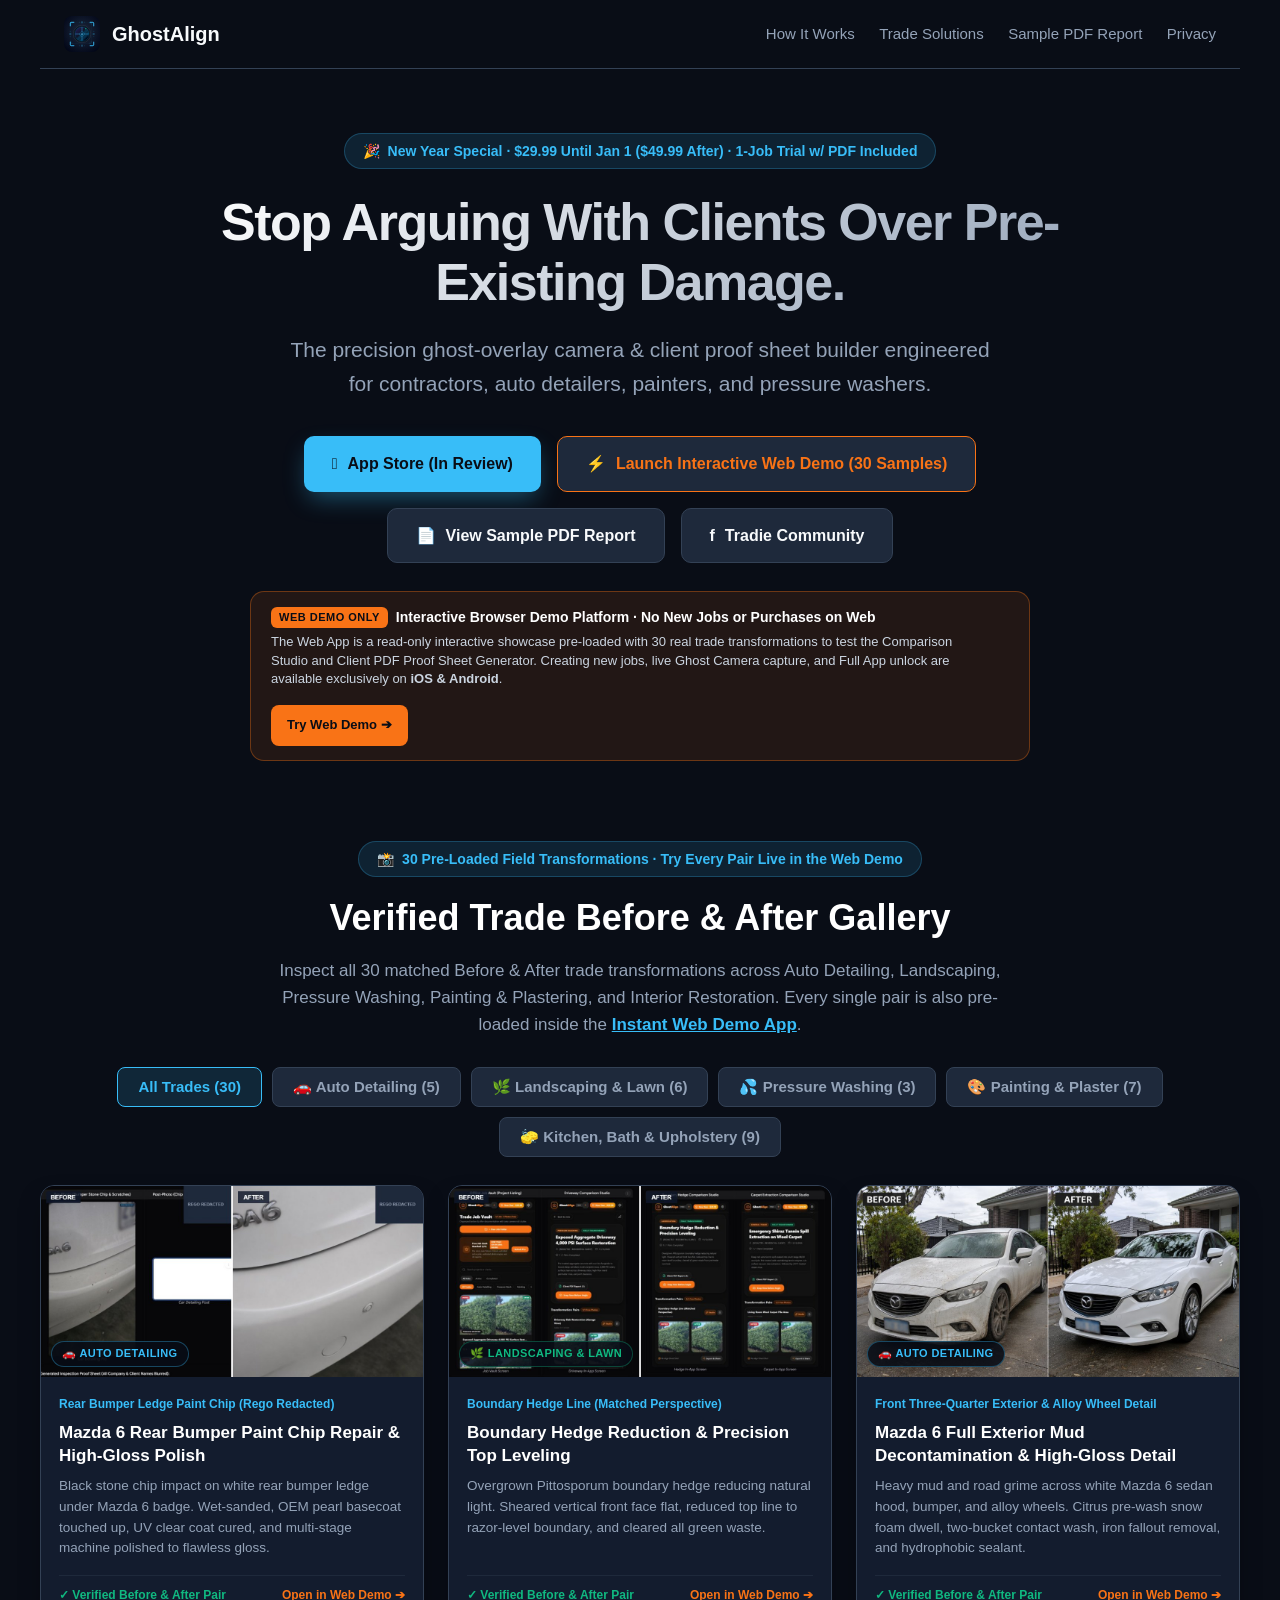
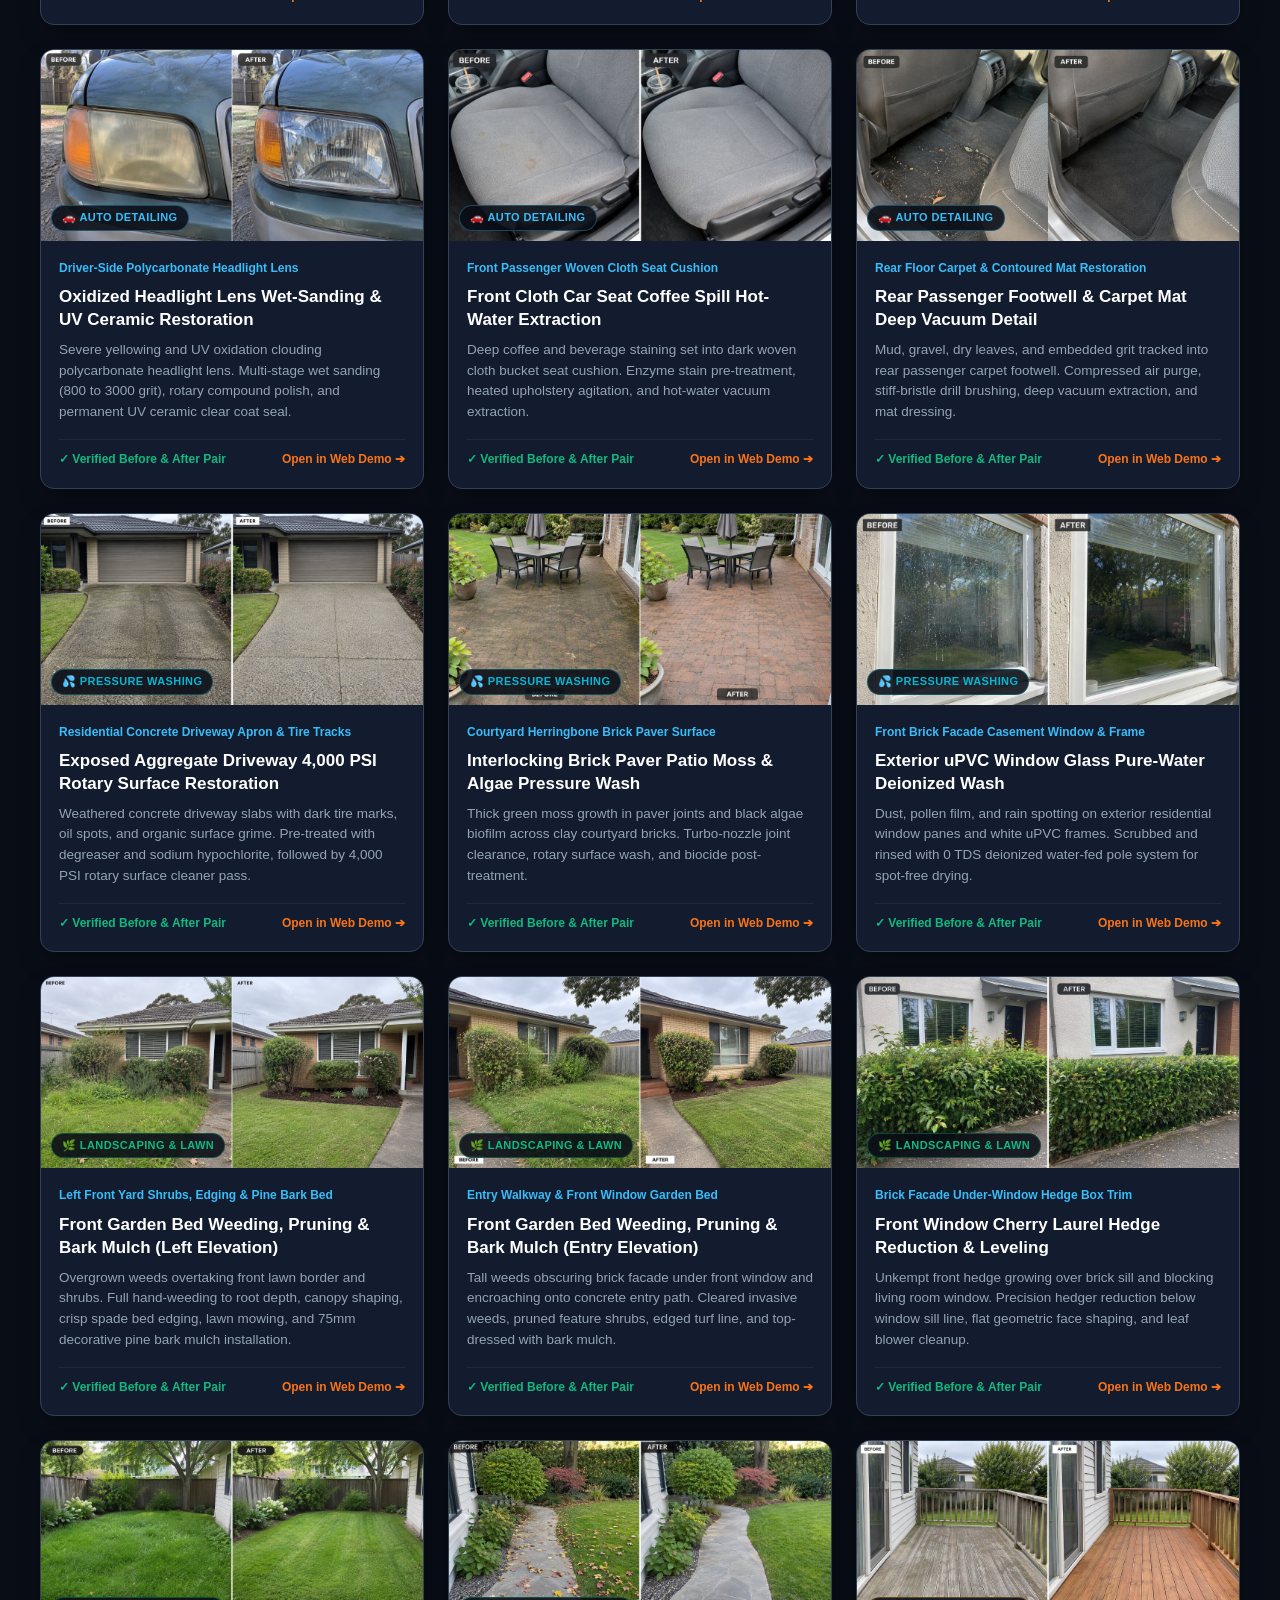
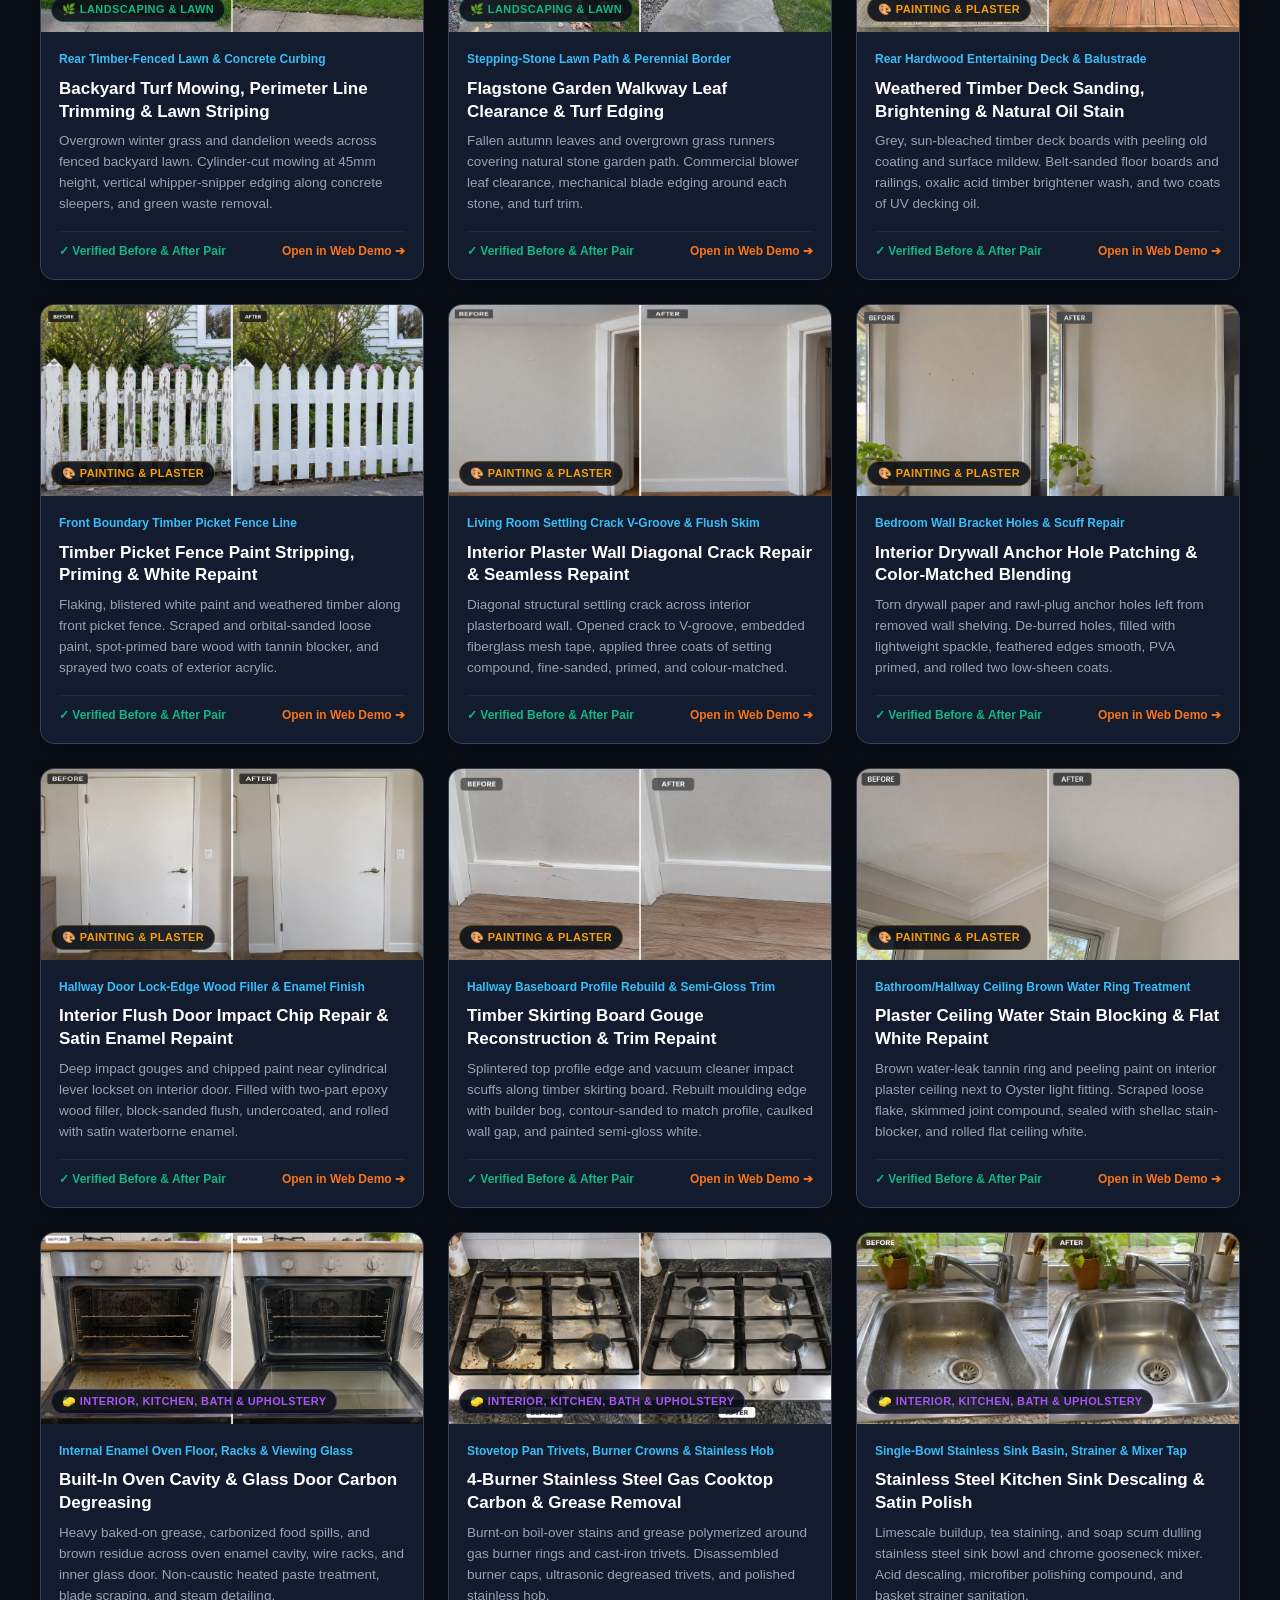
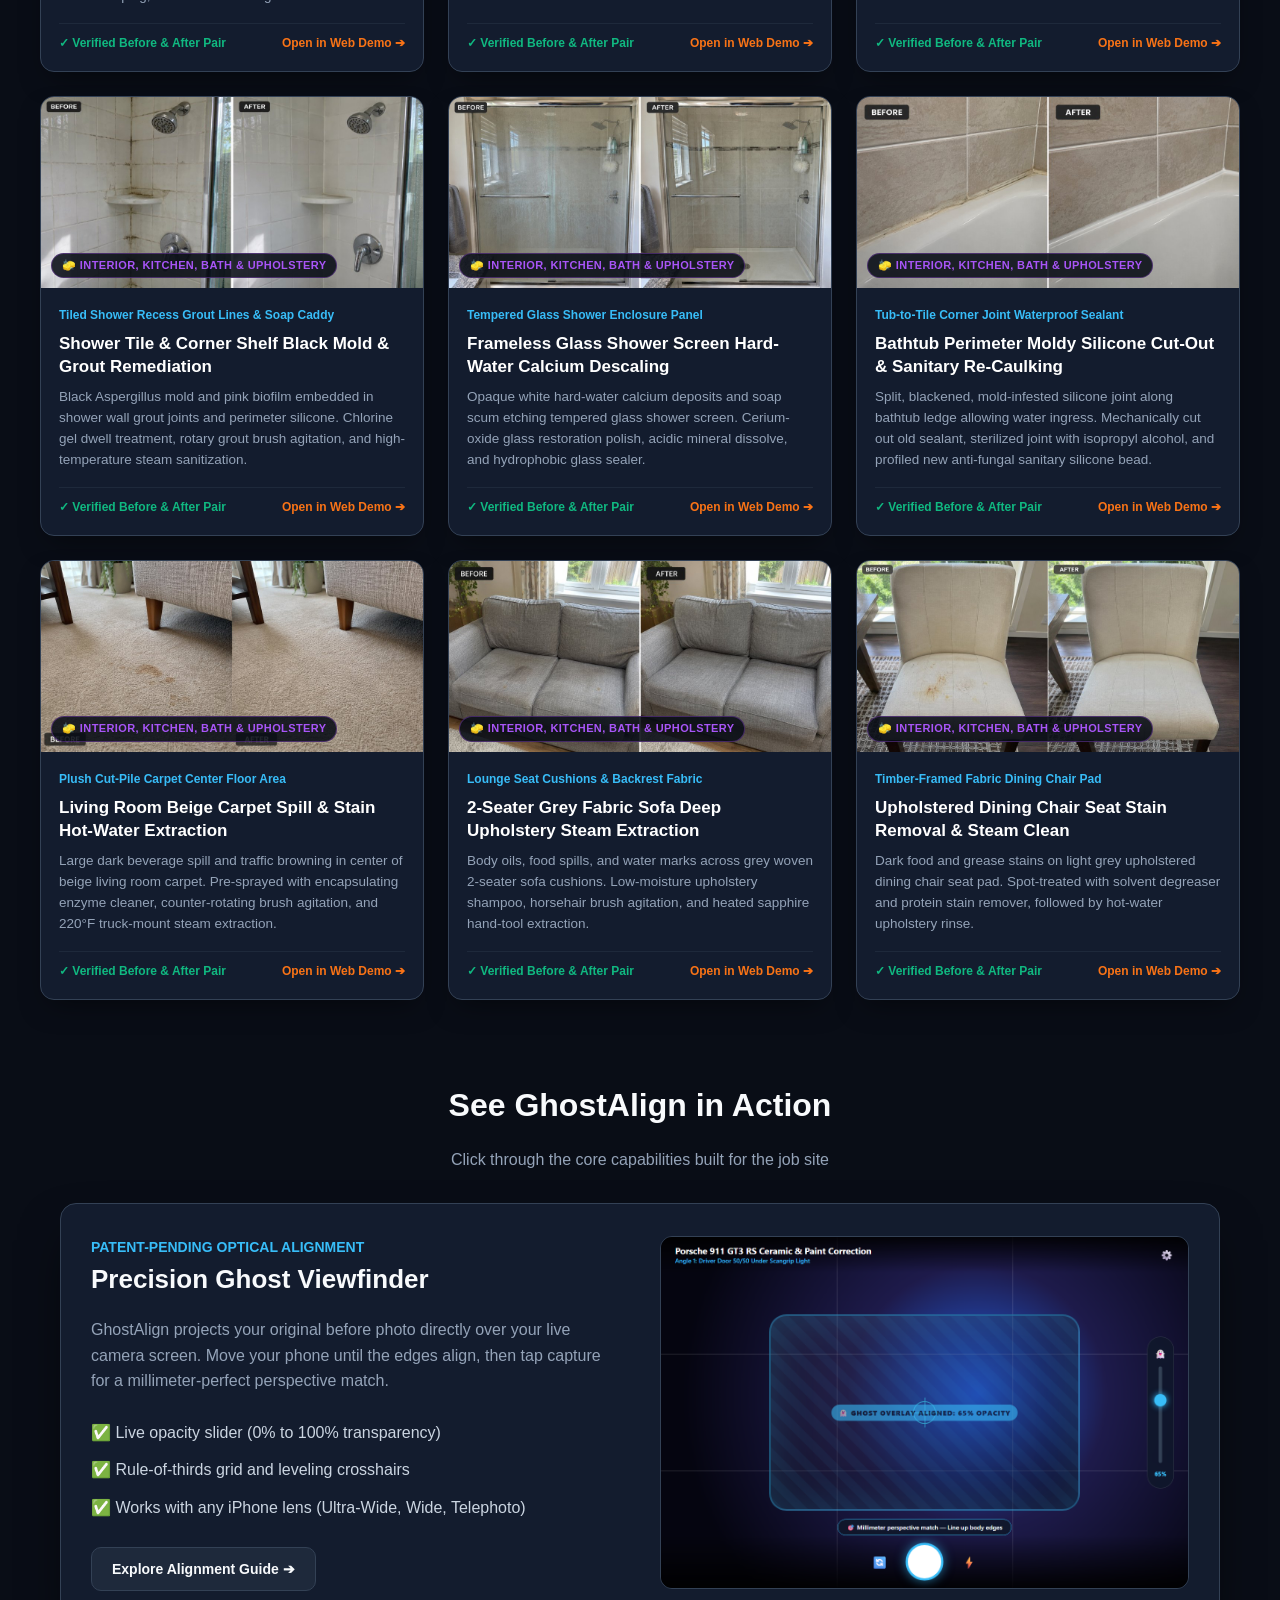
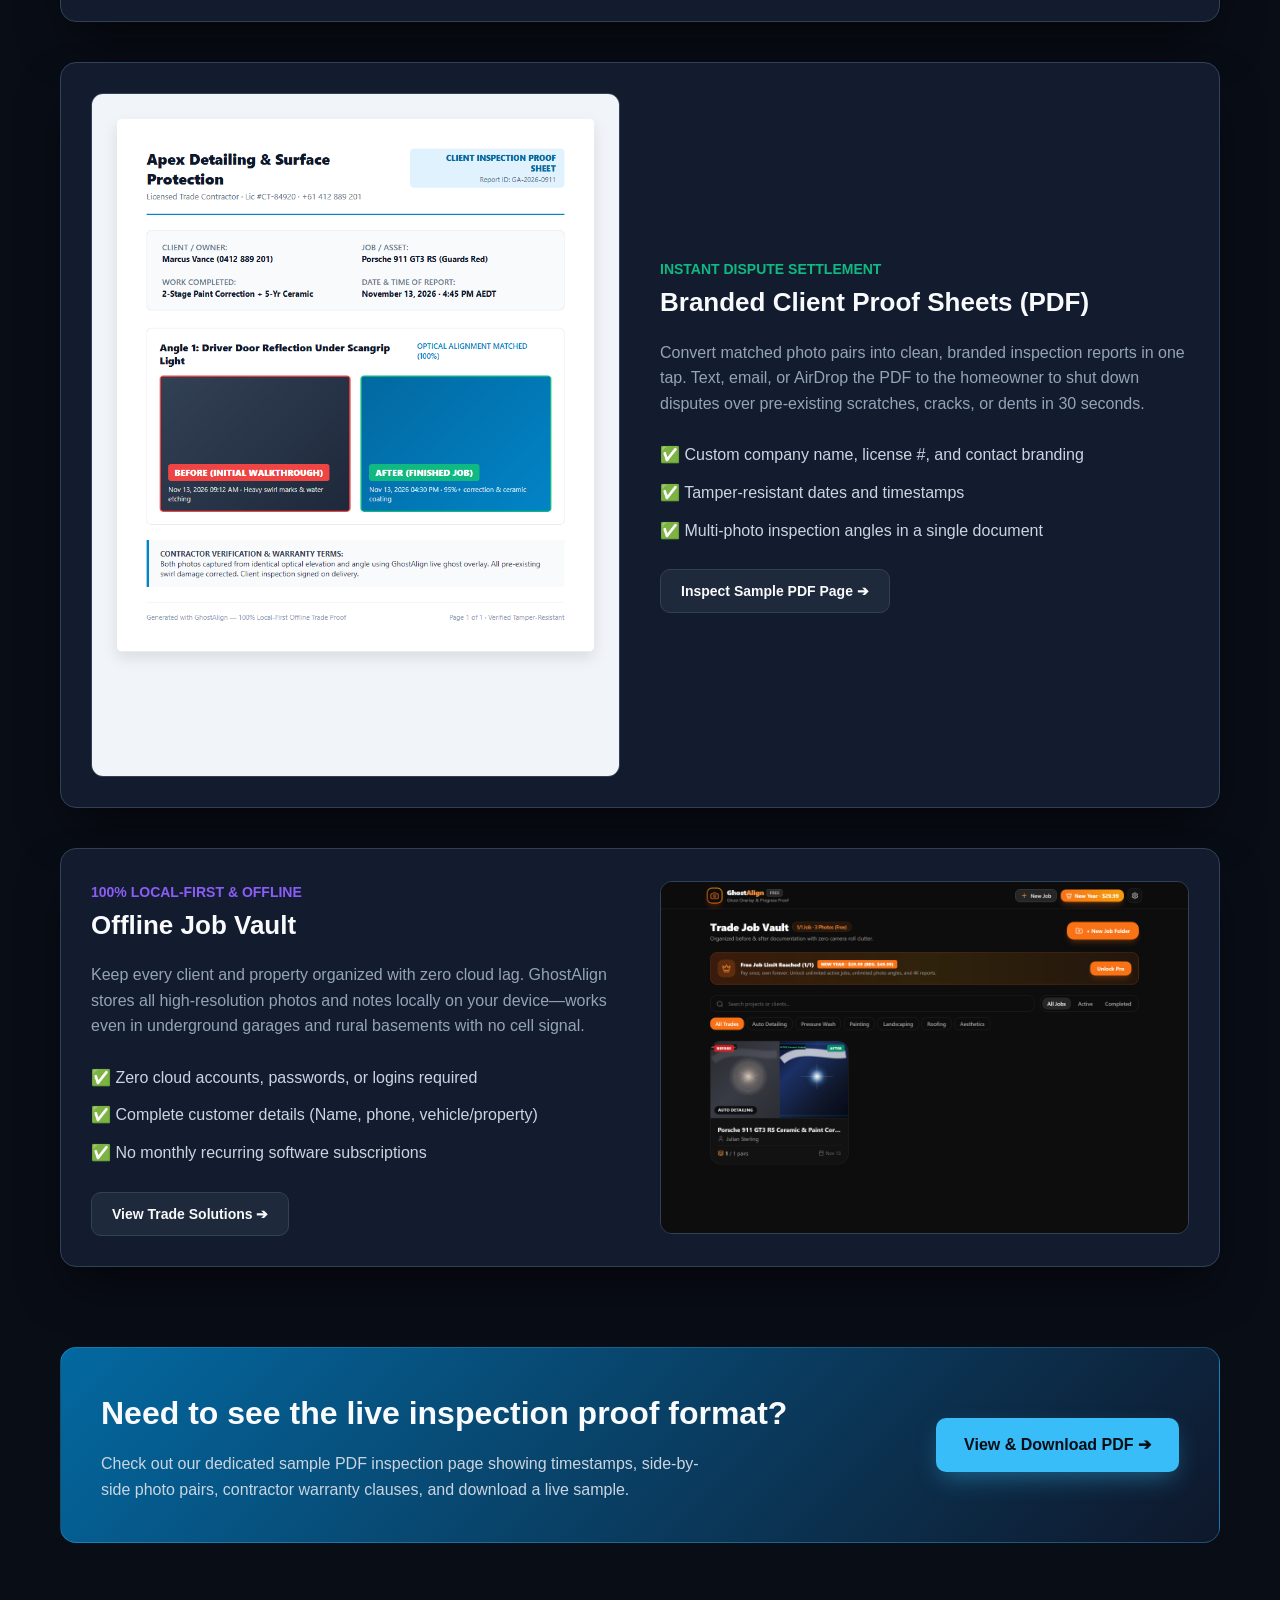
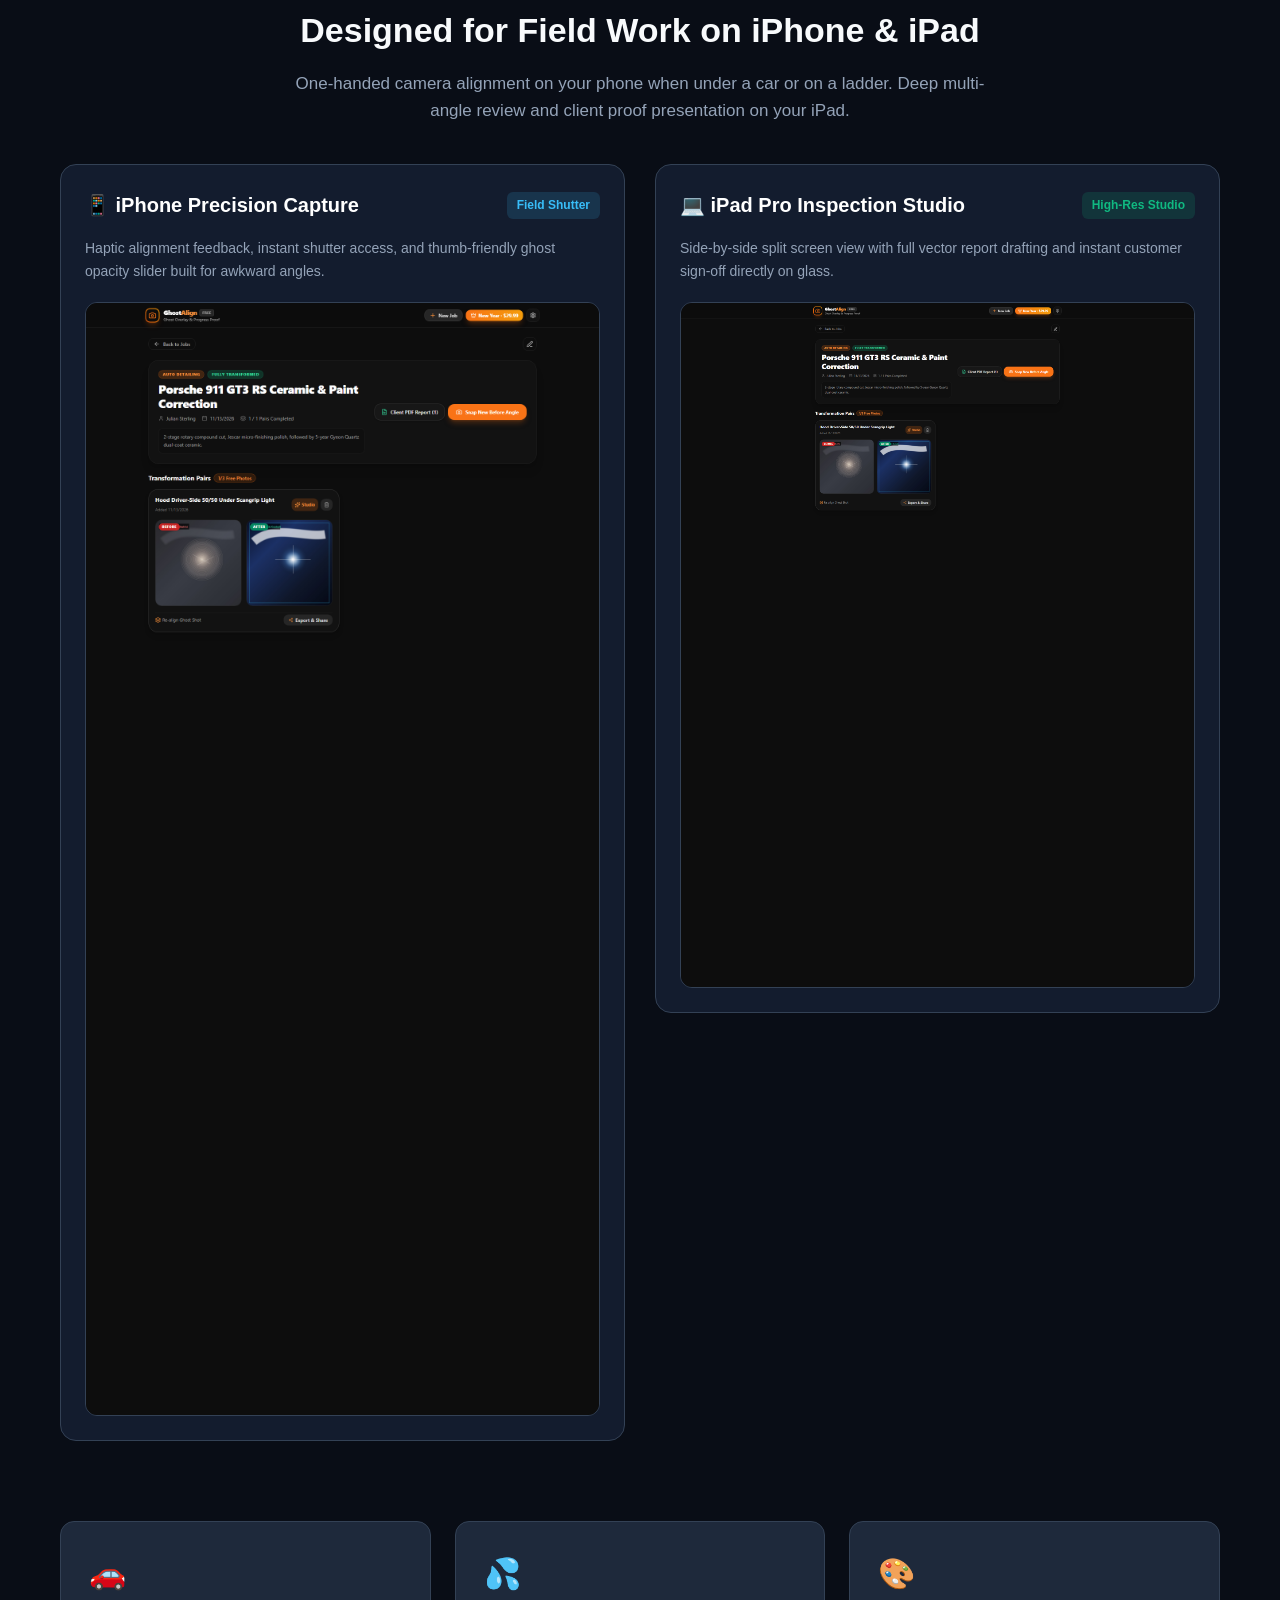
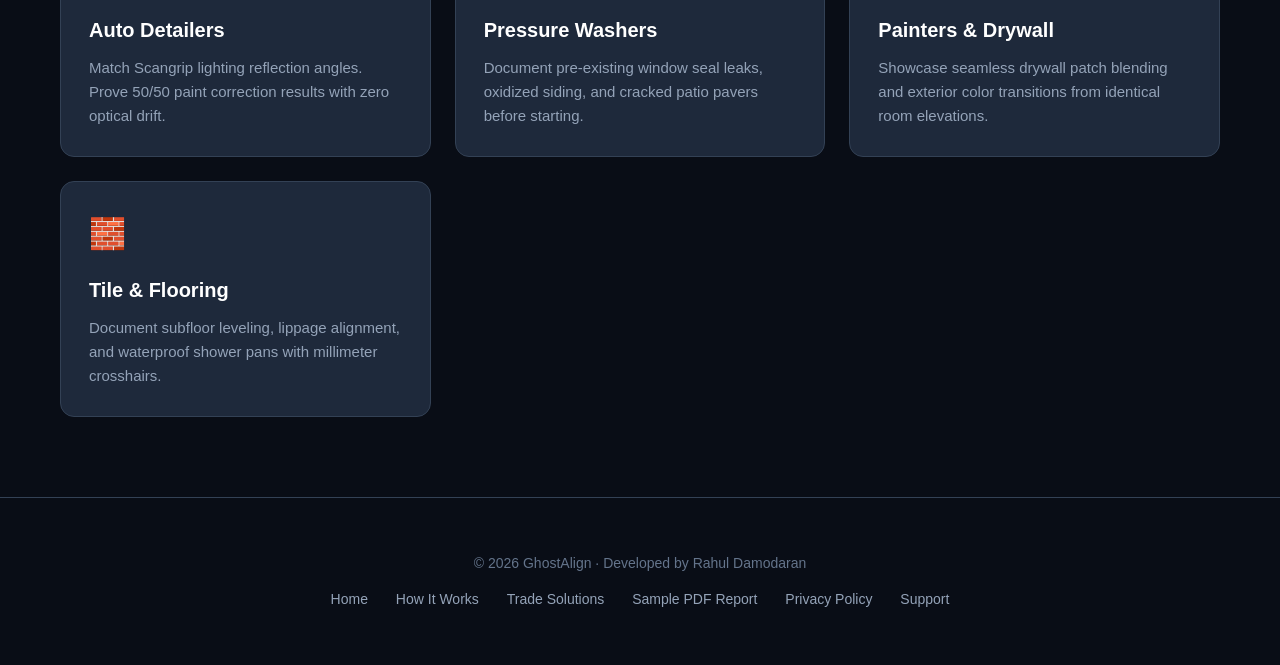
==== commit f86b3e2e: "Highlight Interactive Web Demo (no new jobs or purchases on web) on landing page and web app" ====
--- a/GhostAlign/index.html
+++ b/GhostAlign/index.html
@@ -268,7 +268,7 @@
         <span></span> App Store (In Review)
       </a>
       <a href="app/" class="btn btn-secondary" style="border-color: #f97316; color: #f97316; font-weight: 700;">
-        <span>⚡</span> Launch Instant Web App
+        <span>⚡</span> Launch Interactive Web Demo (30 Samples)
       </a>
       <a href="sample-pdf.html" class="btn btn-secondary">
         <span>📄</span> View Sample PDF Report
@@ -276,6 +276,19 @@
       <a href="https://www.facebook.com/profile.php?id=61596343449686" class="btn btn-secondary">
         <span>f</span> Tradie Community
       </a>
+    </div>
+
+    <div style="margin: 28px auto 0 auto; max-width: 780px; background: rgba(249, 115, 22, 0.1); border: 1px solid rgba(249, 115, 22, 0.35); border-radius: 14px; padding: 14px 20px; text-align: left; display: flex; align-items: center; justify-content: space-between; gap: 16px; flex-wrap: wrap;">
+      <div>
+        <div style="display: flex; align-items: center; gap: 8px; margin-bottom: 4px;">
+          <span style="background: #f97316; color: #090d16; font-size: 11px; font-weight: 900; padding: 2px 8px; border-radius: 6px; letter-spacing: 0.5px;">WEB DEMO ONLY</span>
+          <strong style="font-size: 14px; color: #ffffff;">Interactive Browser Demo Platform · No New Jobs or Purchases on Web</strong>
+        </div>
+        <p style="margin: 0; font-size: 13px; color: #cbd5e1; line-height: 1.45;">
+          The Web App is a read-only interactive showcase pre-loaded with 30 real trade transformations to test the Comparison Studio and Client PDF Proof Sheet Generator. Creating new jobs, live Ghost Camera capture, and Full App unlock are available exclusively on <strong>iOS &amp; Android</strong>.
+        </p>
+      </div>
+      <a href="app/" style="background: #f97316; color: #090d16; font-weight: 800; font-size: 13px; padding: 10px 16px; border-radius: 8px; text-decoration: none; white-space: nowrap;">Try Web Demo ➔</a>
     </div>
   </section>
 
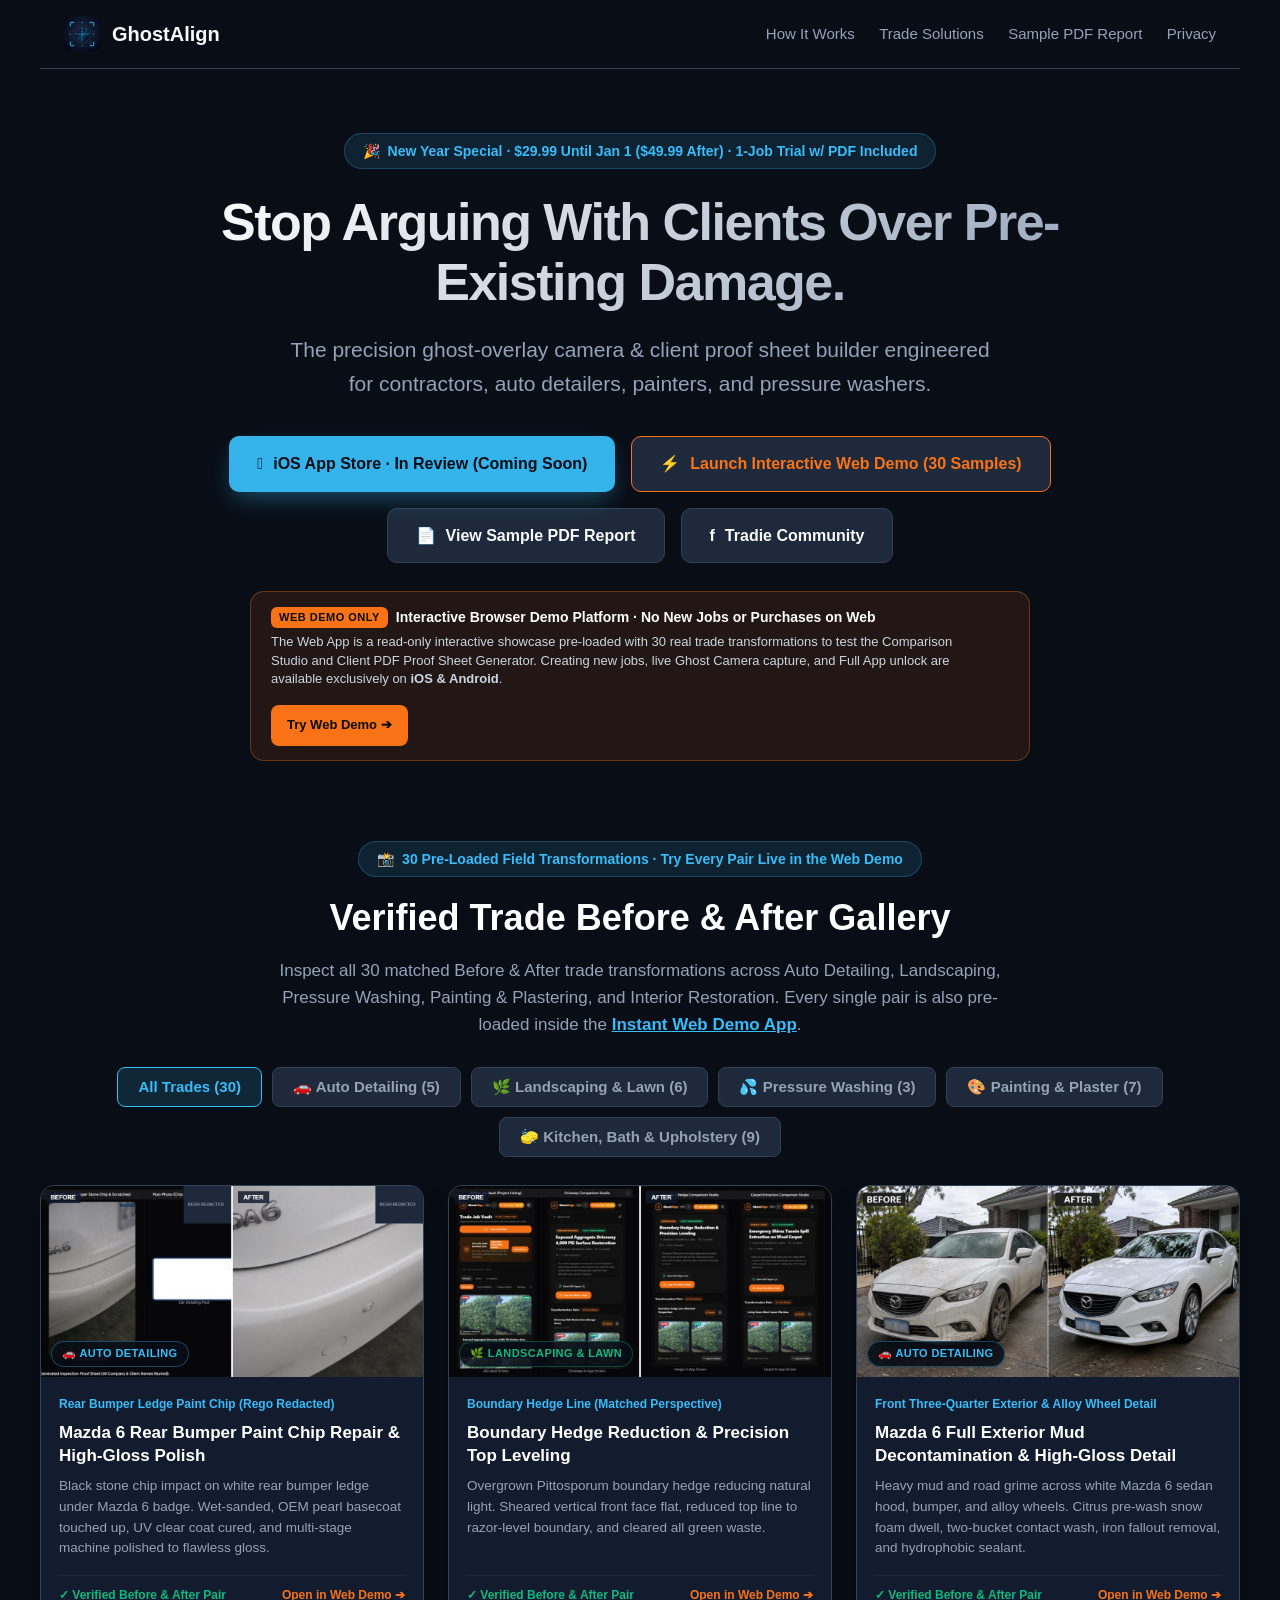
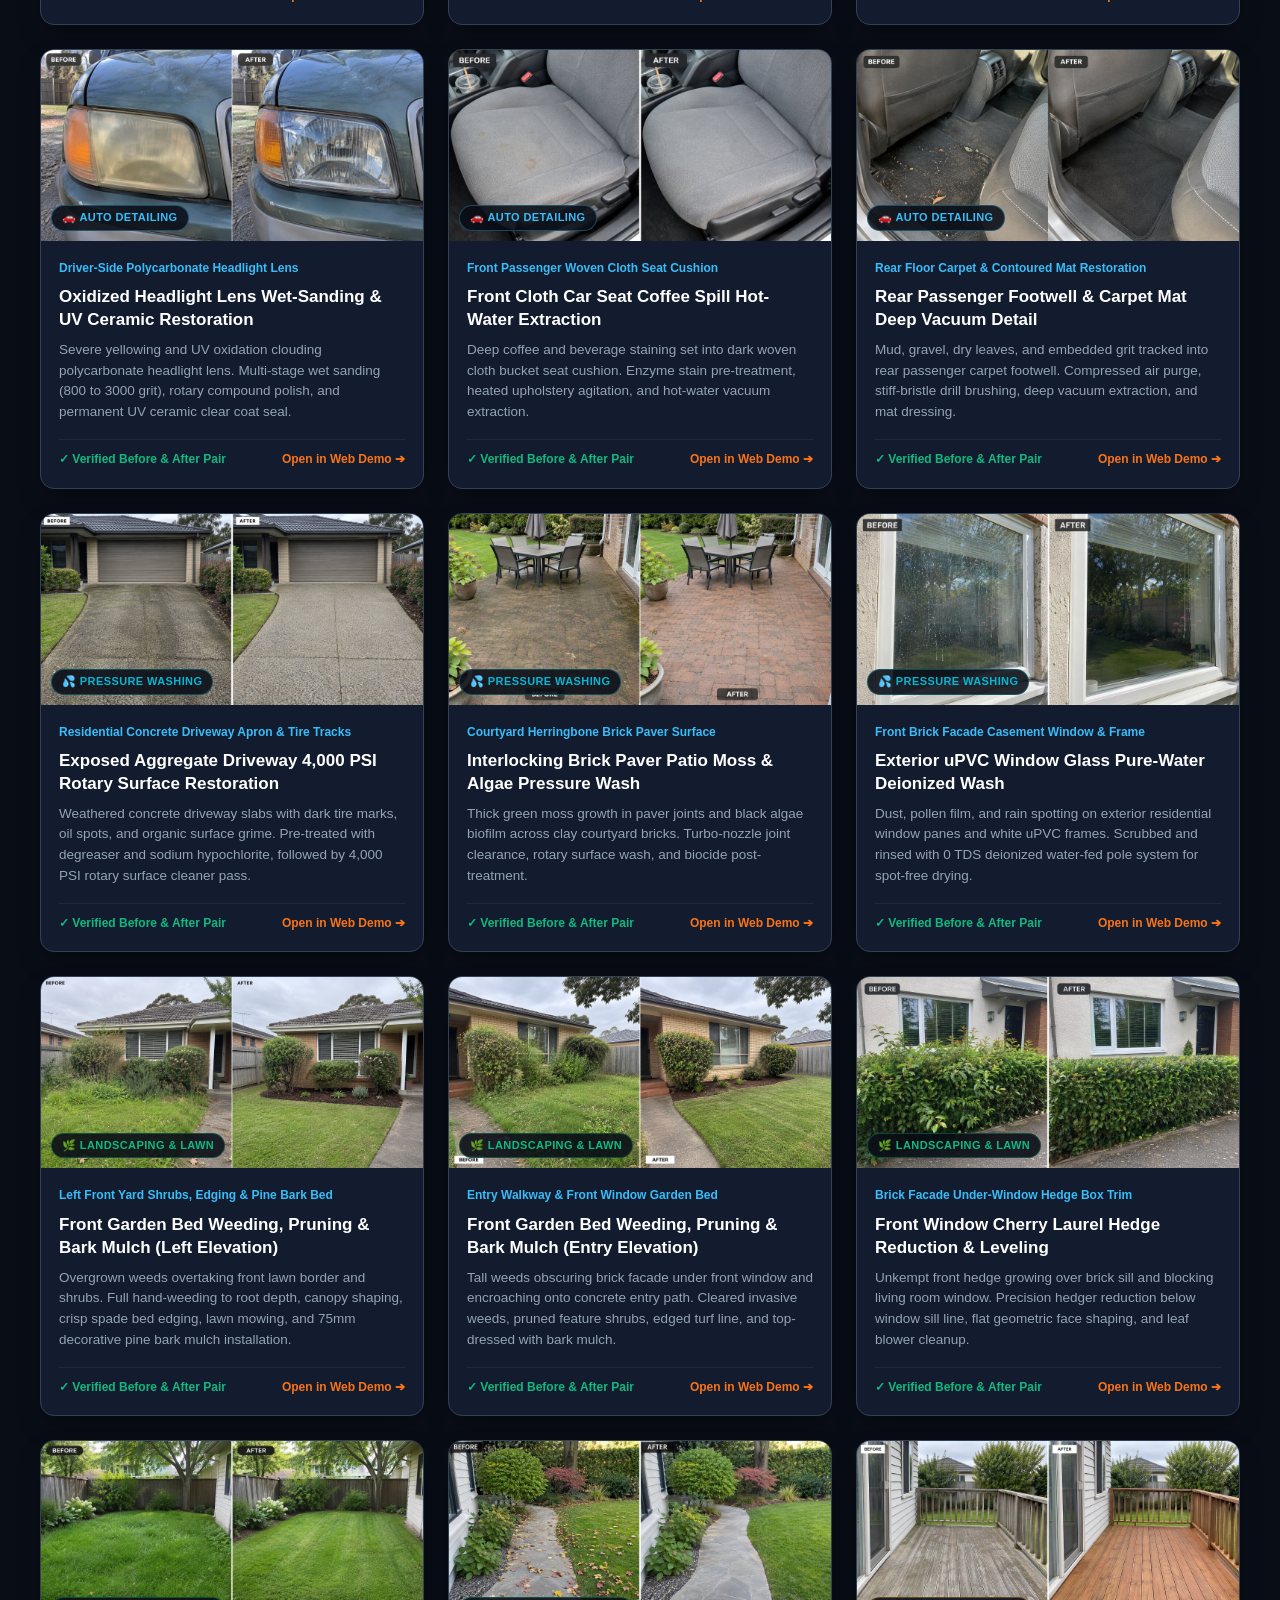
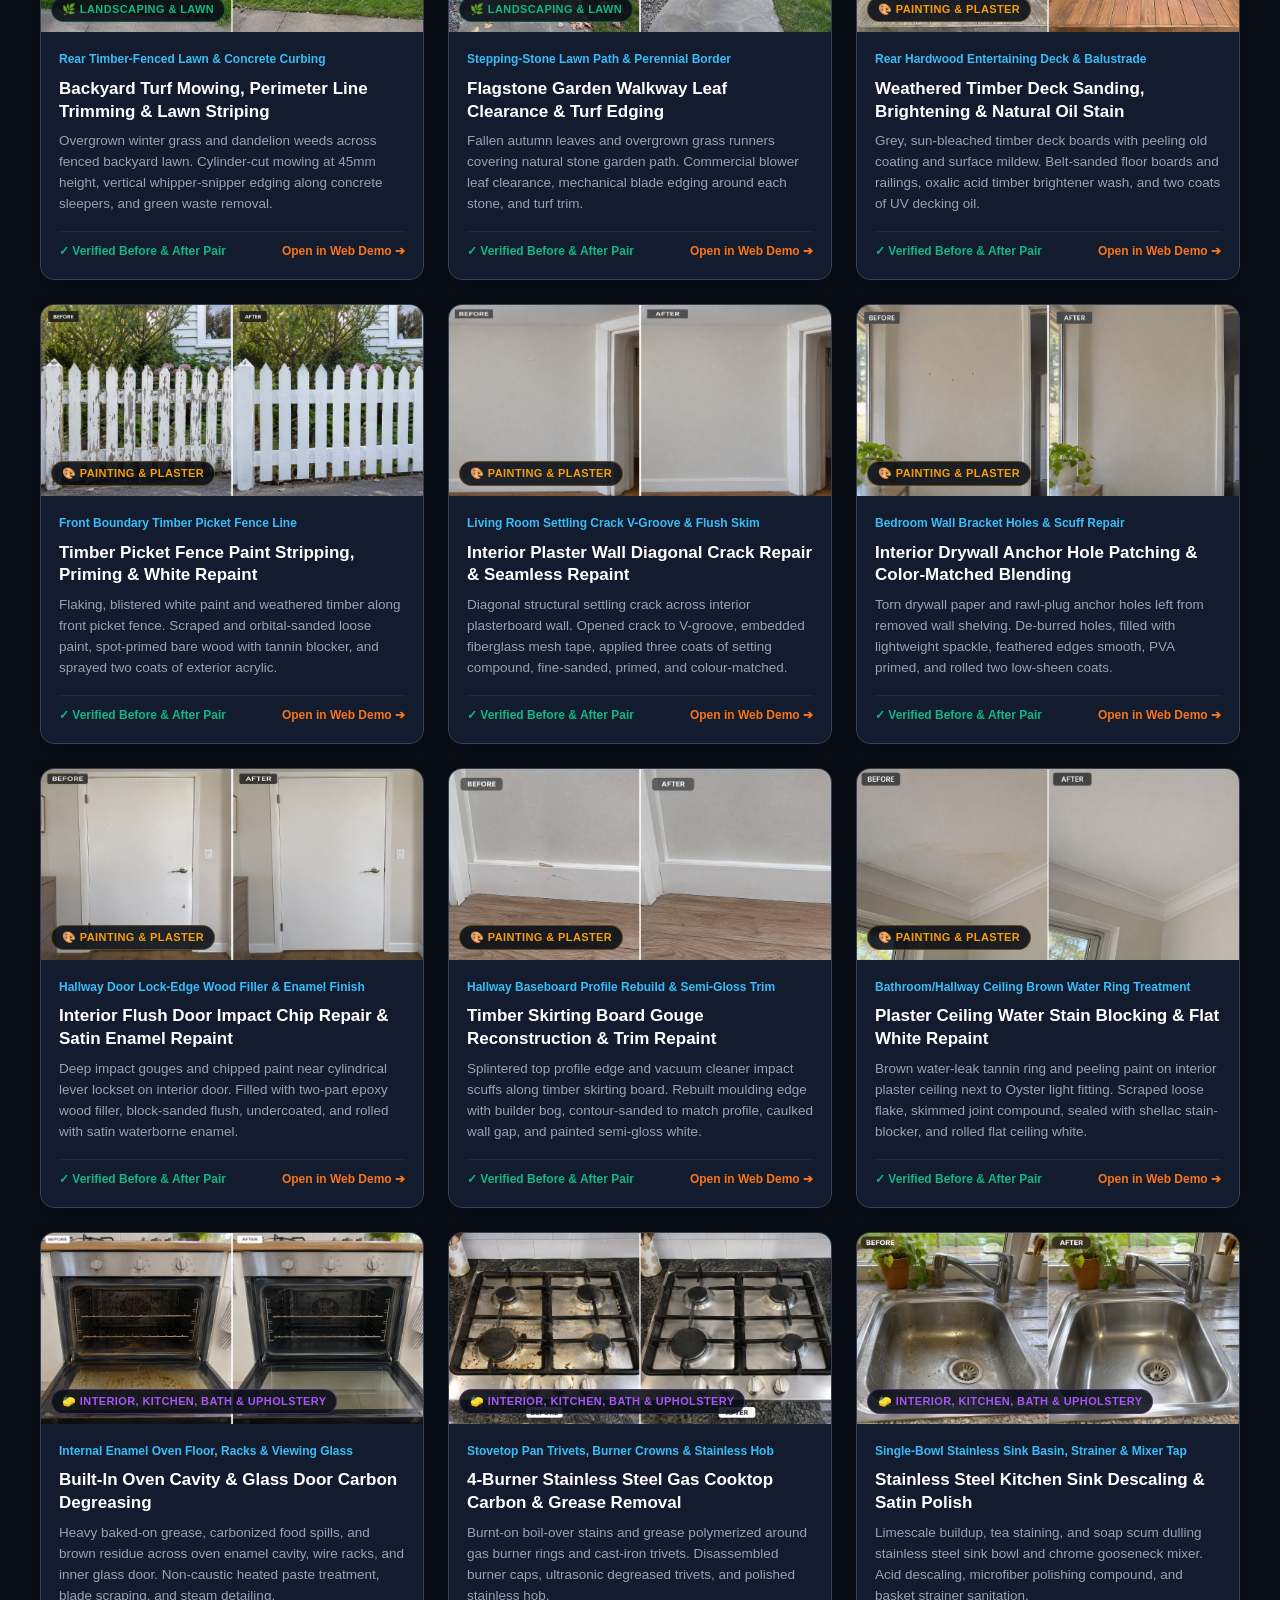
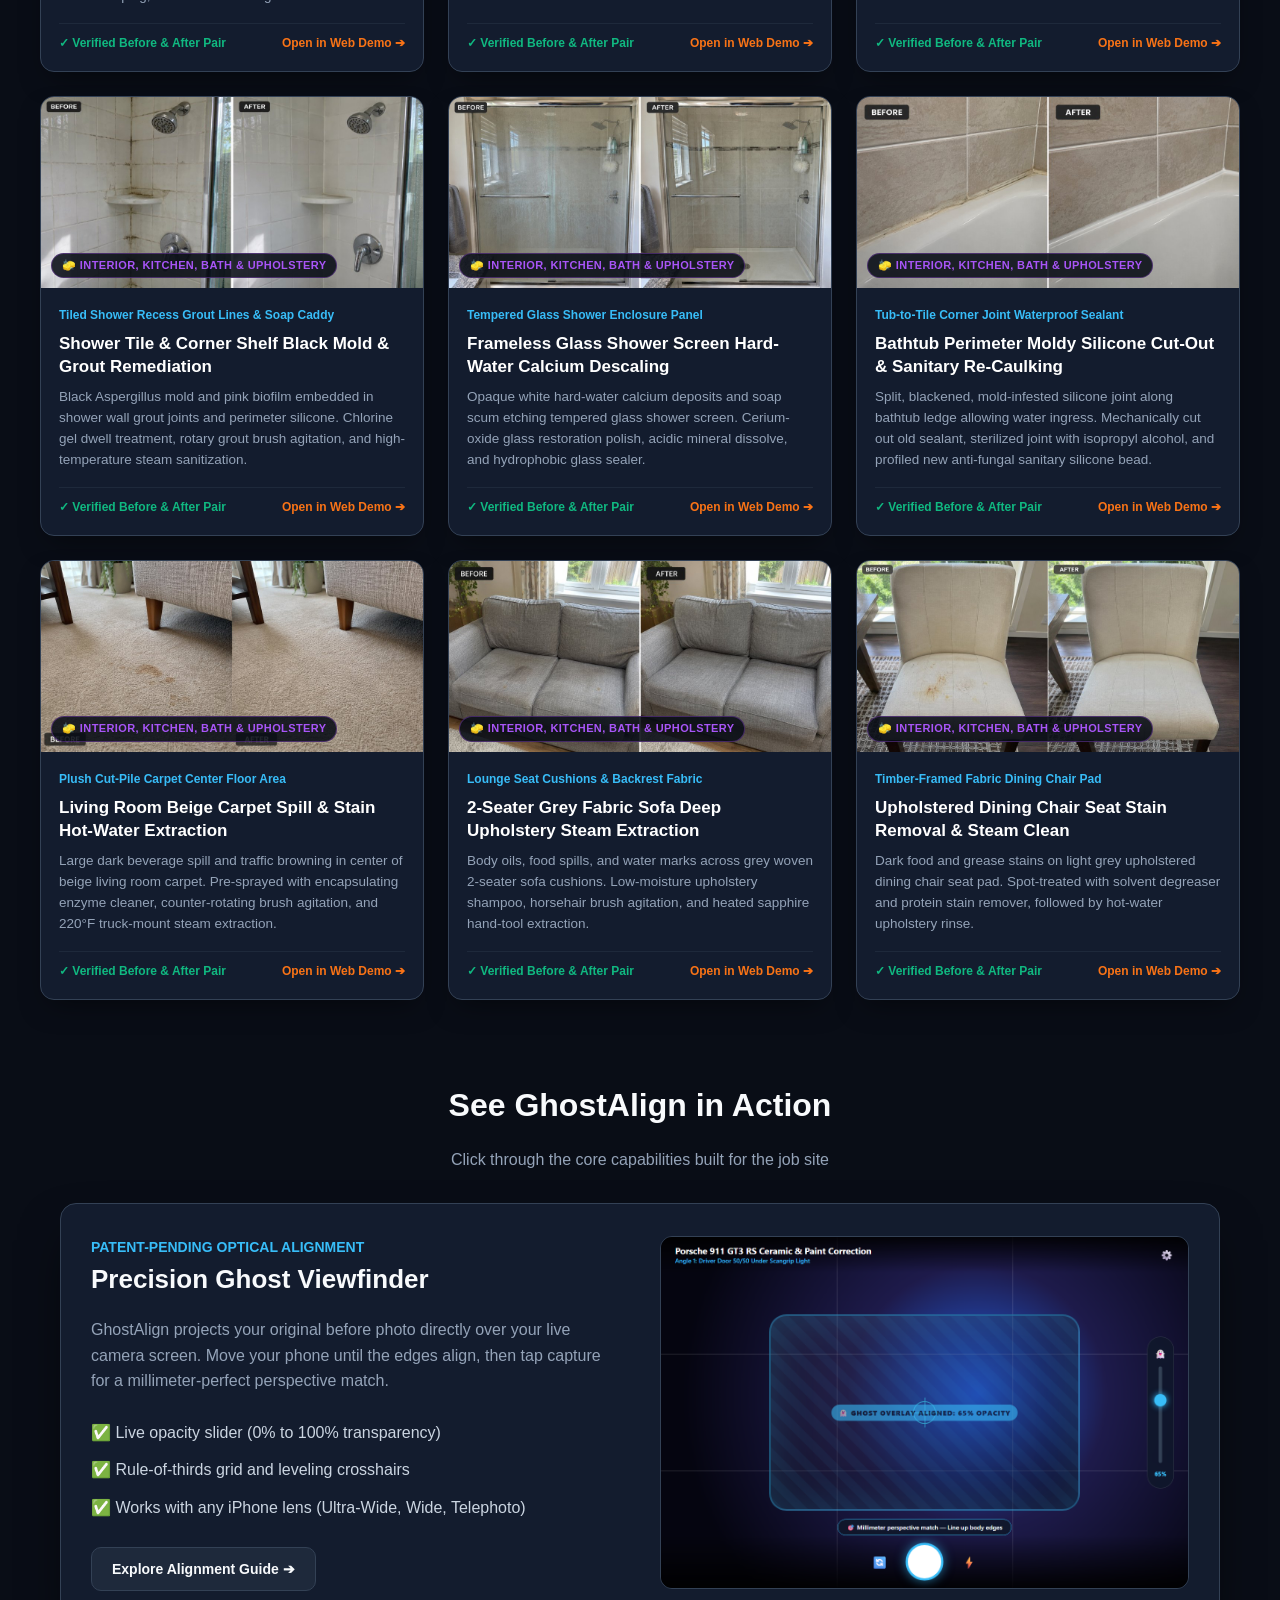
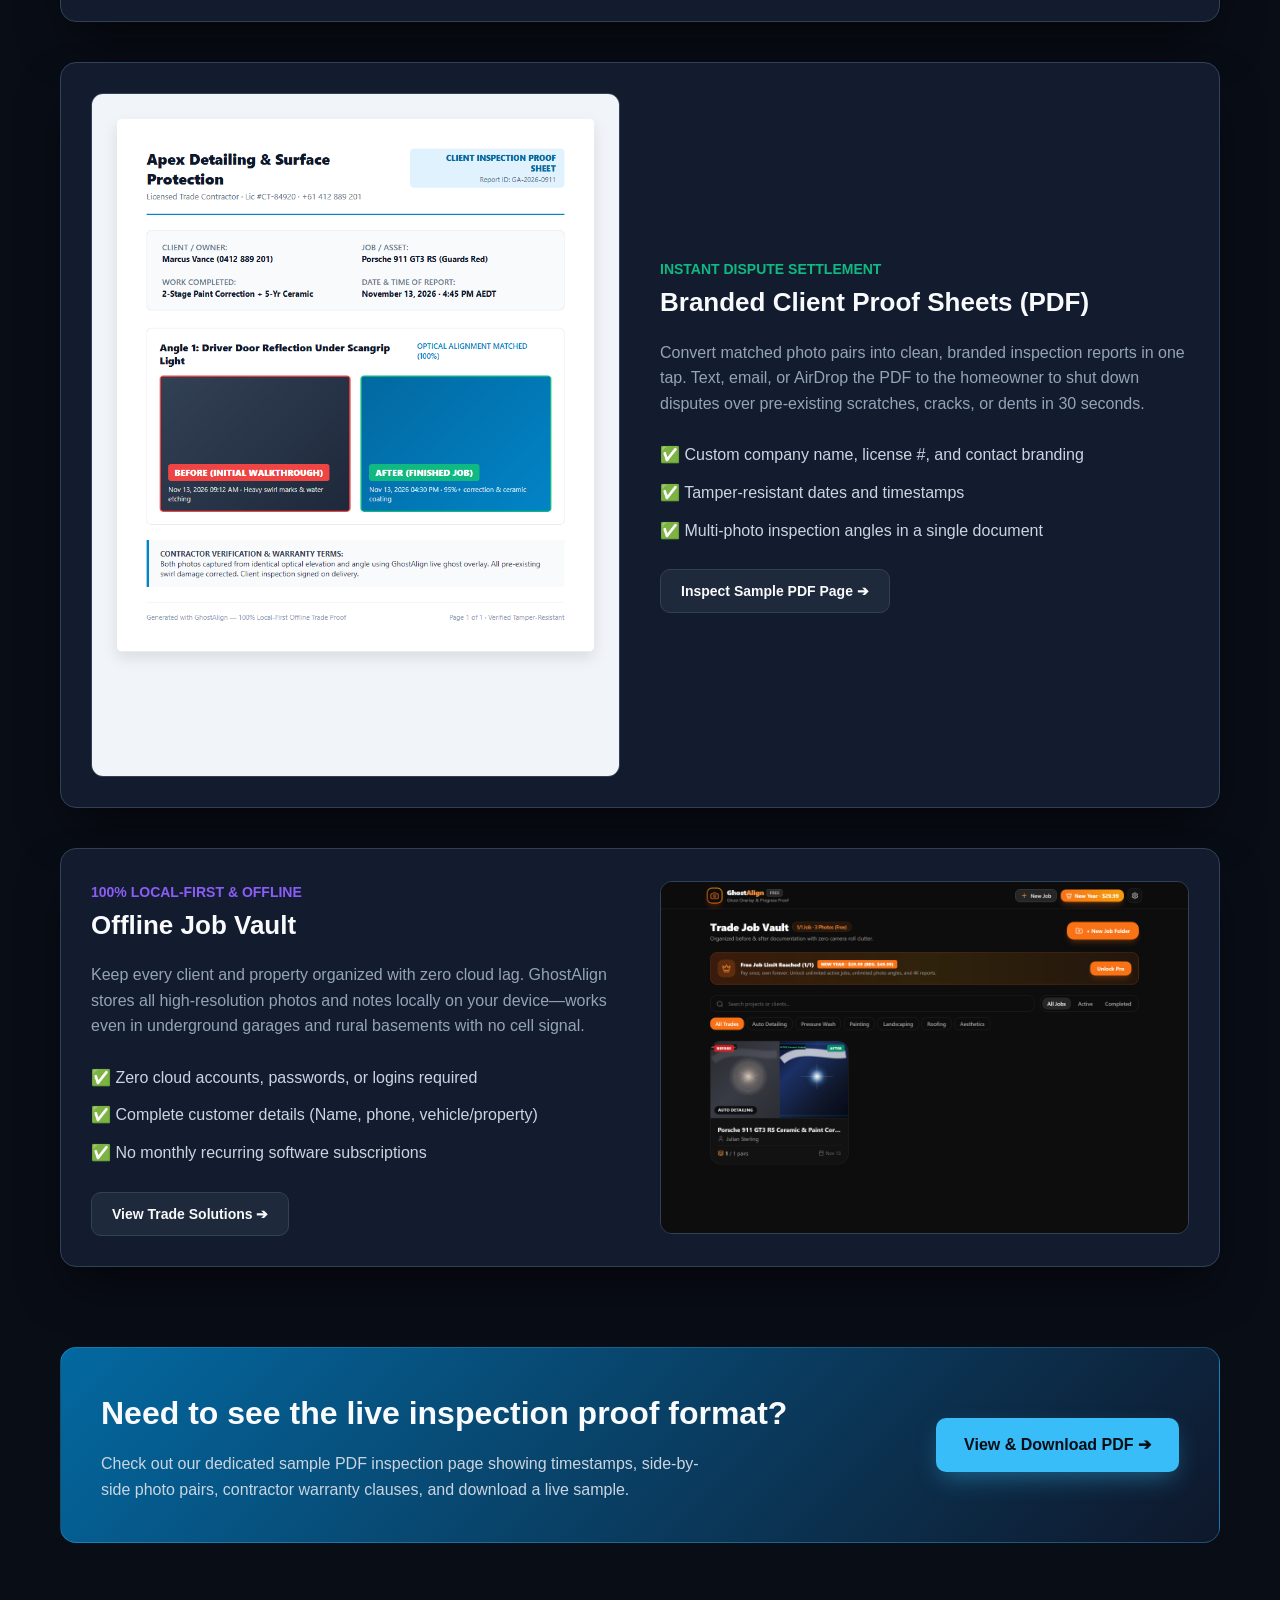
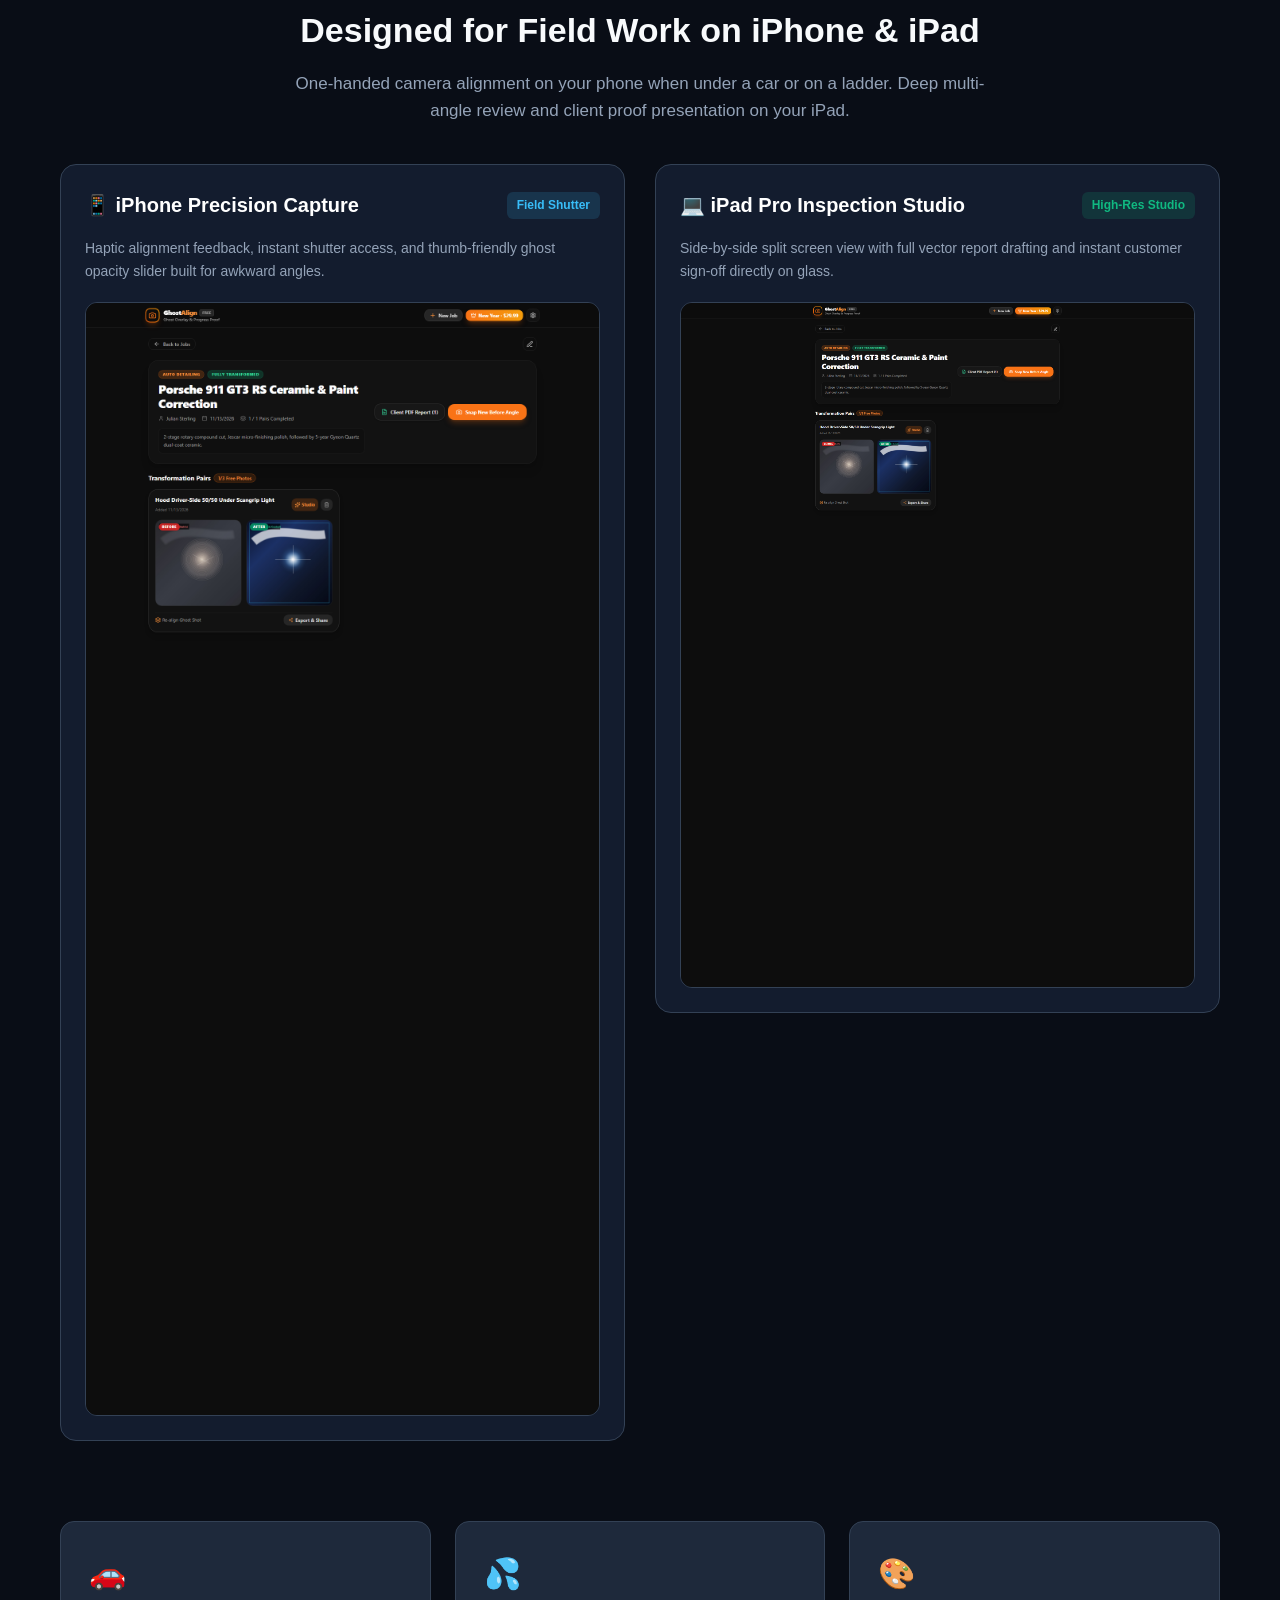
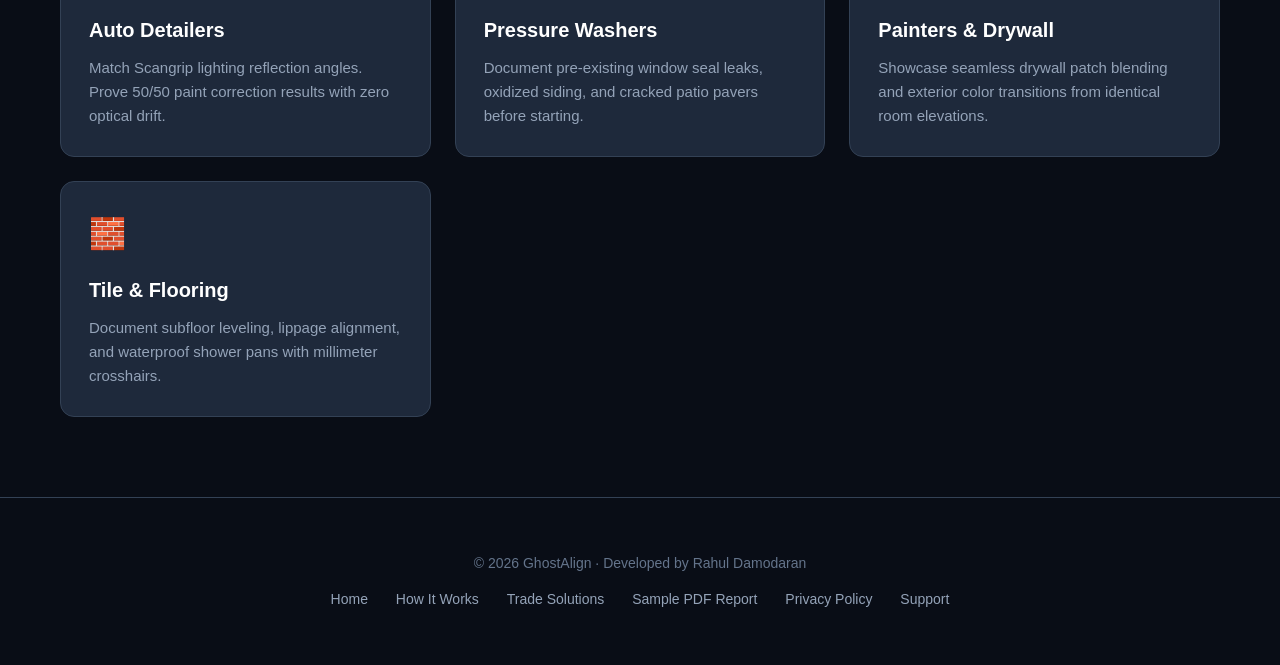
==== commit 2885c084: "Remove Get on Google Play & replace unreleased store links with Interactive Web Demo" ====
--- a/GhostAlign/index.html
+++ b/GhostAlign/index.html
@@ -264,9 +264,9 @@
     <h1>Stop Arguing With Clients Over Pre-Existing Damage.</h1>
     <p>The precision ghost-overlay camera & client proof sheet builder engineered for contractors, auto detailers, painters, and pressure washers.</p>
     <div class="cta-container">
-      <a href="https://apps.apple.com/app/id6834116507" class="btn btn-primary">
-        <span></span> App Store (In Review)
-      </a>
+      <span class="btn btn-primary" style="cursor: default; opacity: 0.95;">
+        <span></span> iOS App Store · In Review (Coming Soon)
+      </span>
       <a href="app/" class="btn btn-secondary" style="border-color: #f97316; color: #f97316; font-weight: 700;">
         <span>⚡</span> Launch Interactive Web Demo (30 Samples)
       </a>
